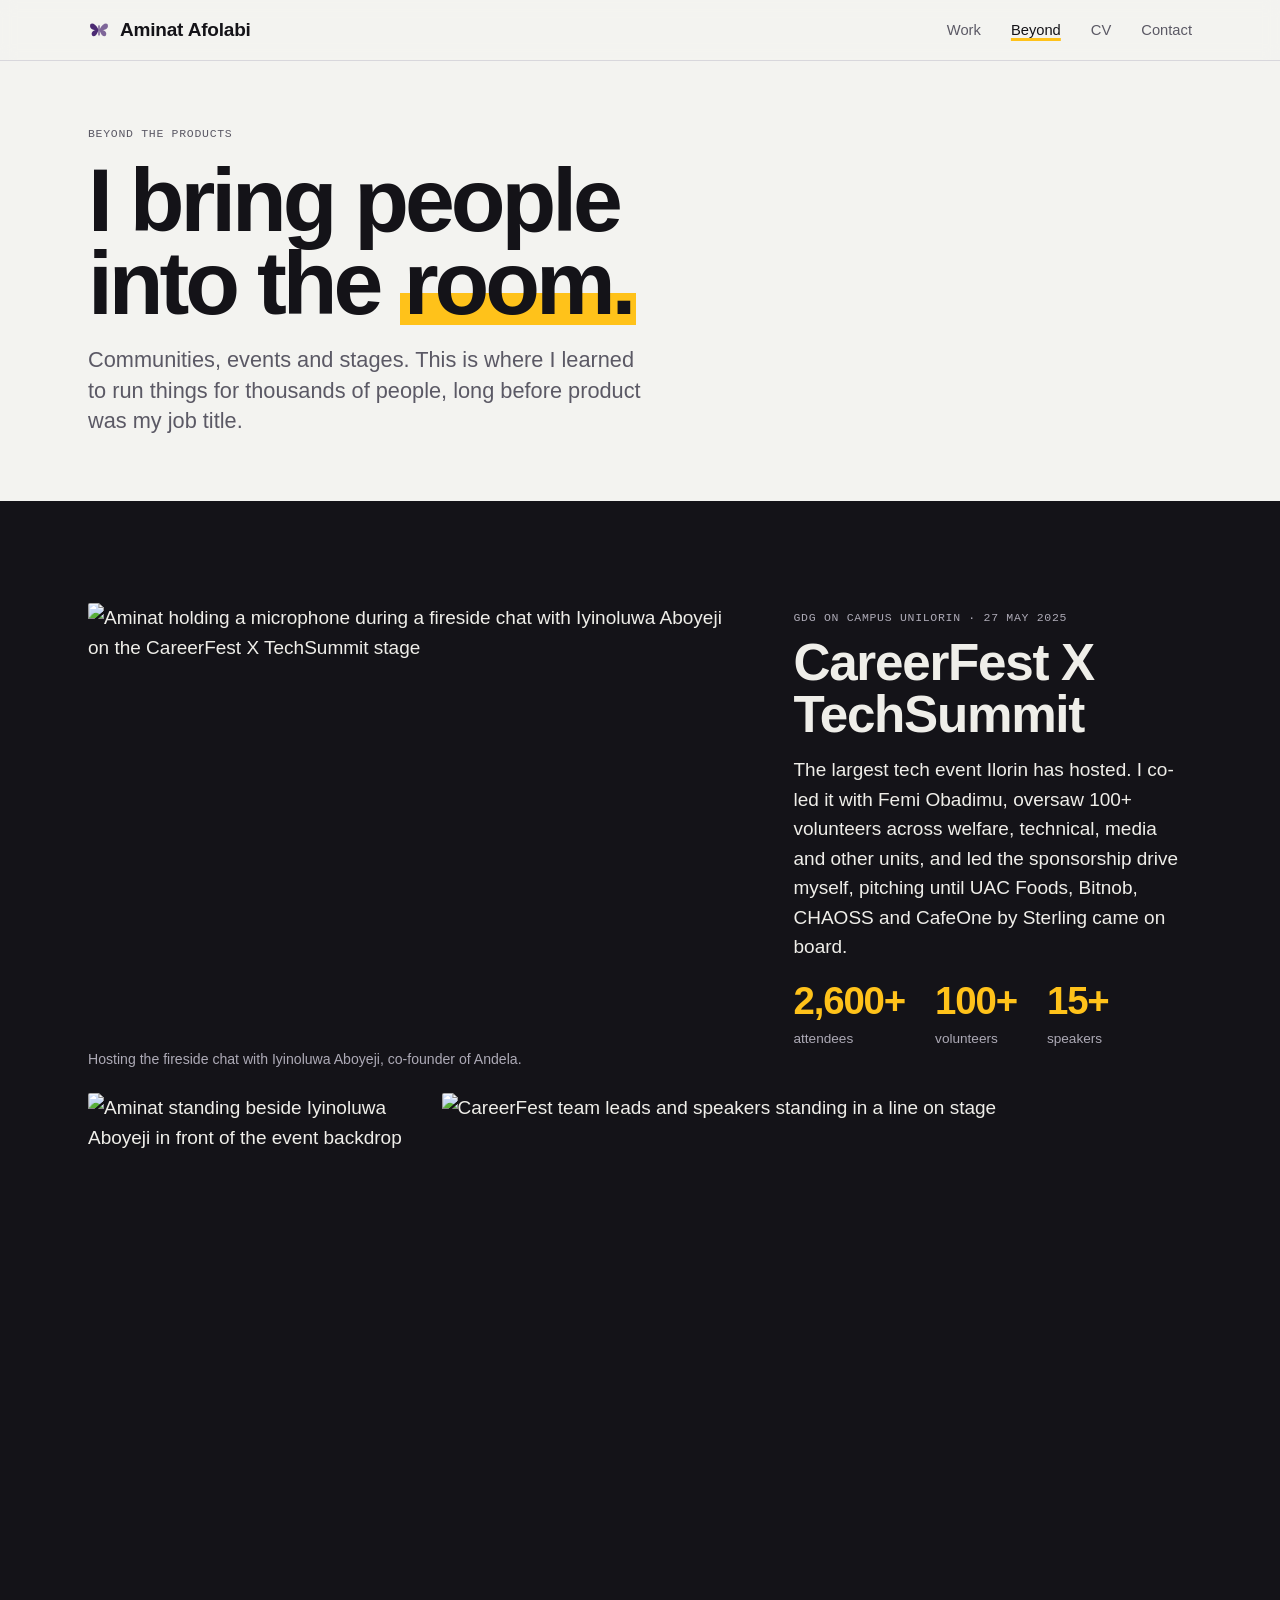
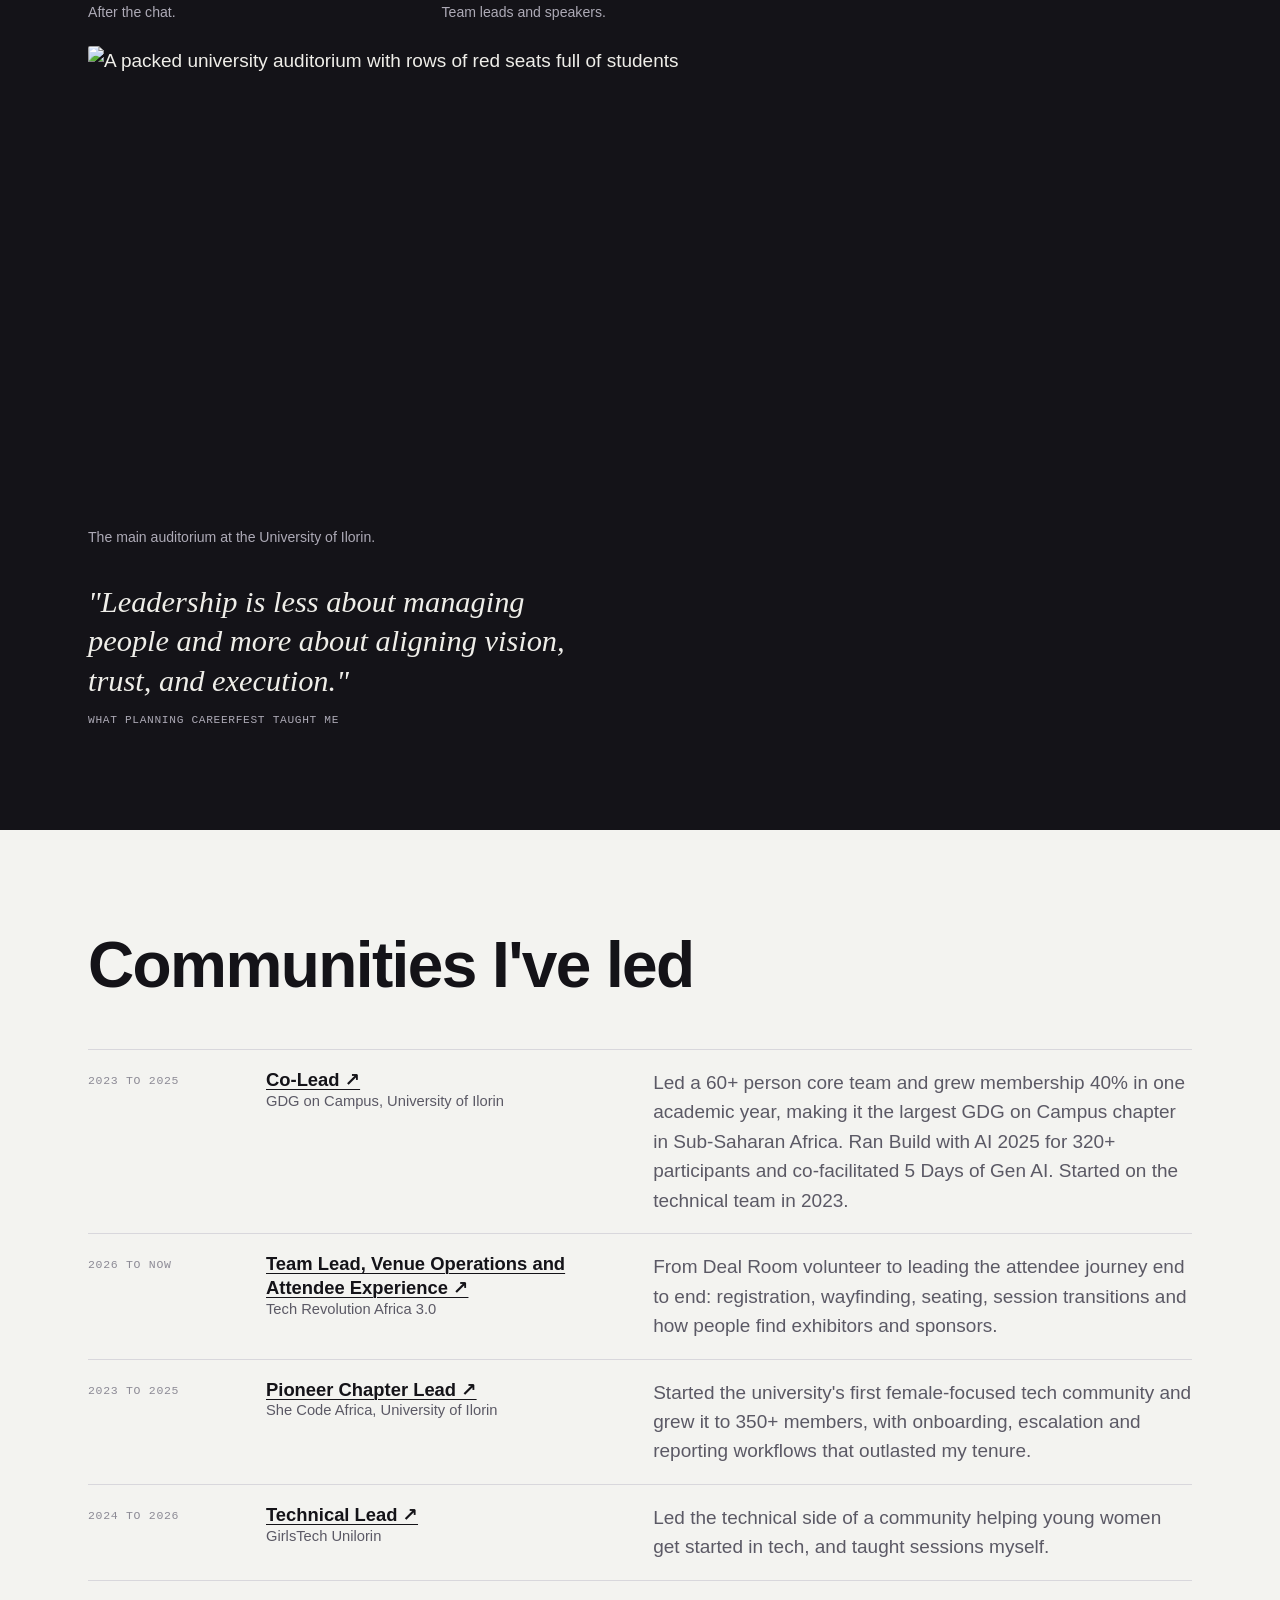
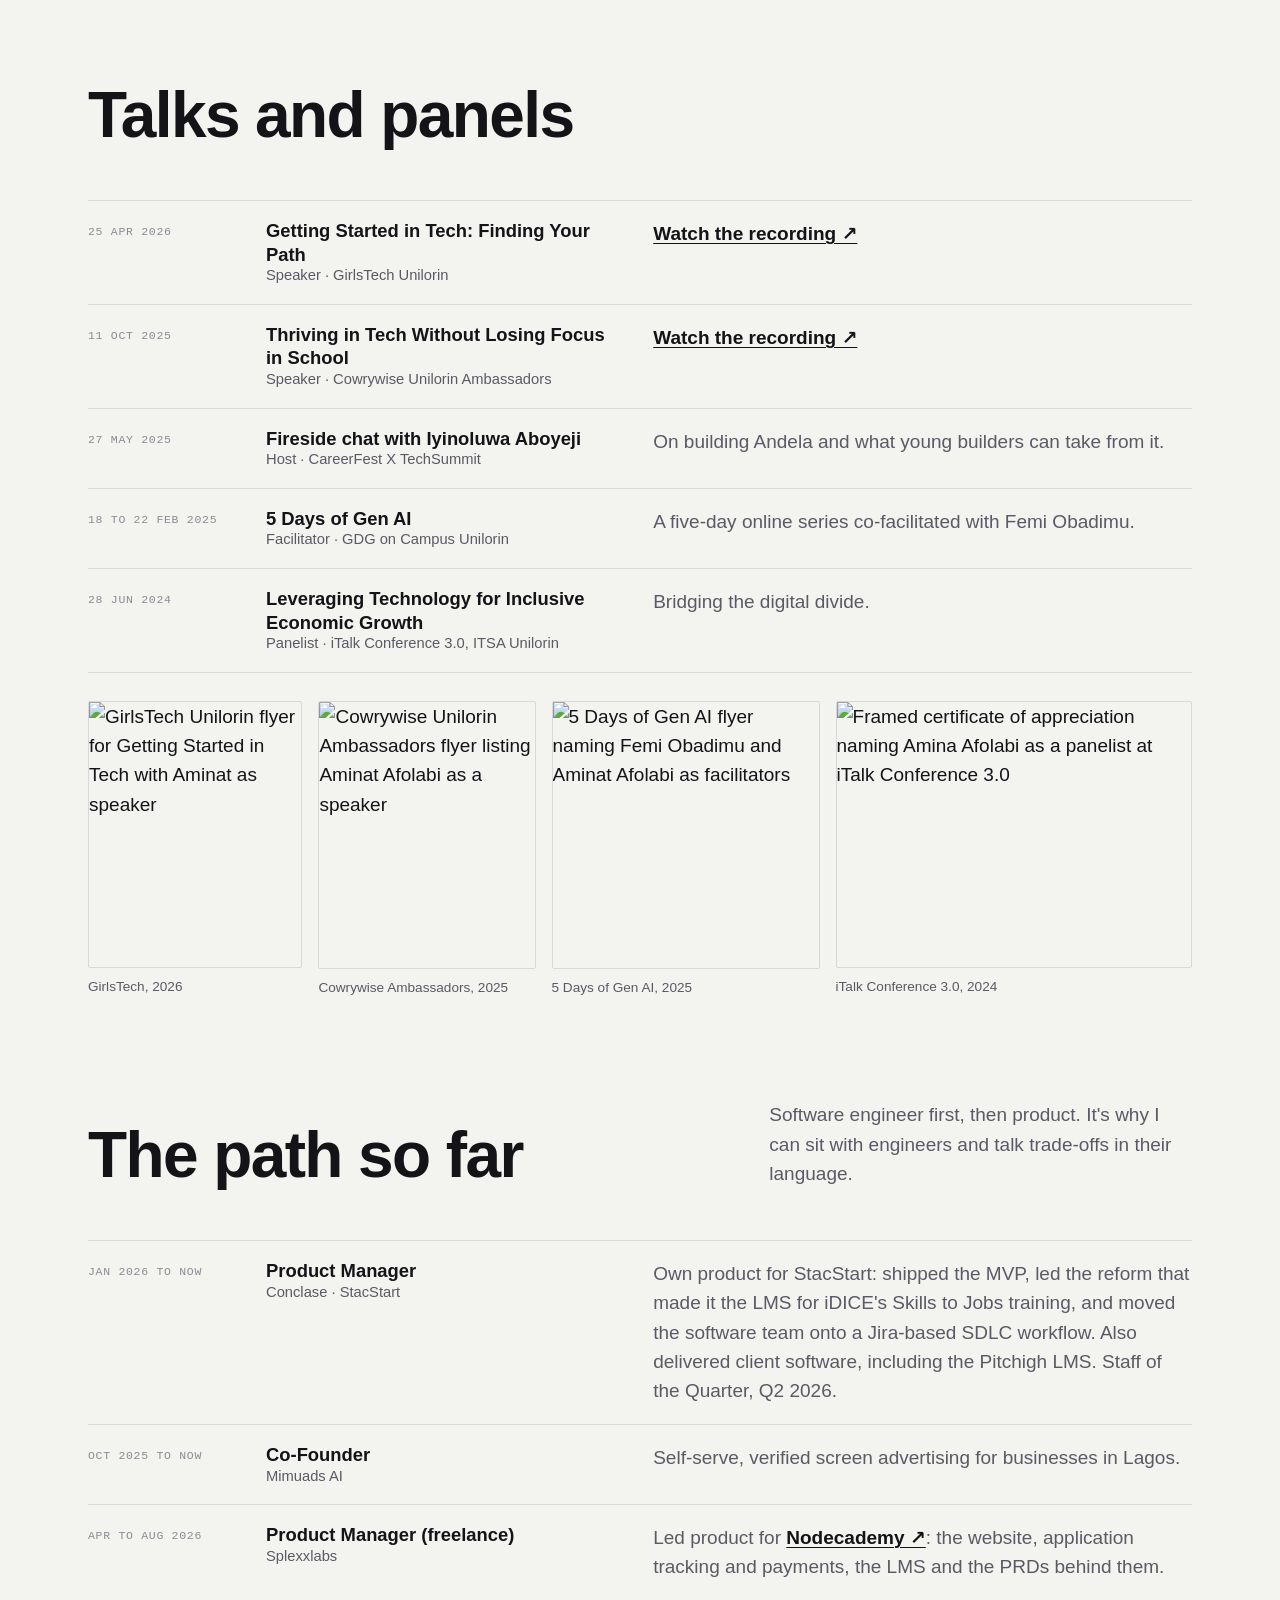
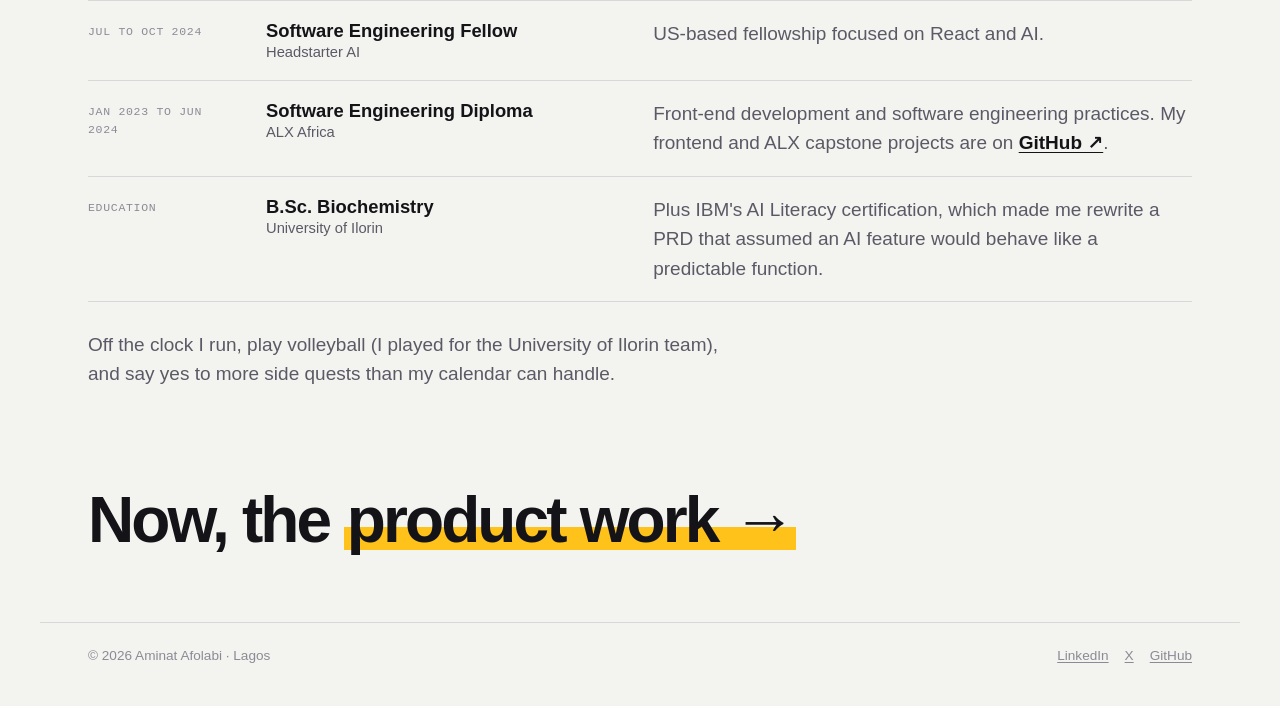
==== beyond.html @ c55392c6 "Initial file upload" ====
<!doctype html>
<html lang="en-GB" data-base="">
<head>
<meta charset="utf-8">
<meta name="viewport" content="width=device-width, initial-scale=1, viewport-fit=cover">
<title>Beyond the products · Aminat Afolabi</title>
<meta name="description" content="Communities, events and talks: CareerFest X TechSummit, GDG on Campus Unilorin, Tech Revolution Africa and more.">
<meta name="theme-color" content="#141318">
<meta name="author" content="Aminat Afolabi">
<meta property="og:type" content="website">
<meta property="og:site_name" content="Aminat Afolabi">
<meta property="og:title" content="Beyond the products · Aminat Afolabi">
<meta property="og:description" content="Communities, events and talks: CareerFest X TechSummit, GDG on Campus Unilorin, Tech Revolution Africa and more.">
<meta property="og:image" content="og-image.png">
<meta name="twitter:card" content="summary_large_image">
<meta name="twitter:title" content="Beyond the products · Aminat Afolabi">
<meta name="twitter:description" content="Communities, events and talks: CareerFest X TechSummit, GDG on Campus Unilorin, Tech Revolution Africa and more.">
<meta name="twitter:image" content="og-image.png">
<link rel="icon" href="favicon.png" type="image/png" sizes="64x64">
<link rel="icon" href="favicon-32.png" type="image/png" sizes="32x32">
<link rel="apple-touch-icon" href="apple-touch-icon.png">
<link rel="preload" href="fonts/familjen.woff2" as="font" type="font/woff2" crossorigin>
<link rel="stylesheet" href="styles.css">
<script>document.documentElement.classList.add('js')</script>
</head>
<body>
<a class="skip" href="#main">Skip to content</a>
<header class="site-head">
  <div class="wrap">
    <a class="brand" href="index.html"><svg viewBox="0 0 32 32" fill="currentColor" aria-hidden="true"><path d="M15 15C11 6 3 4 3 10c0 4 4 6 8 6-4 1-7 4-5 8 2 3 7 0 9-7z"/><path d="M17 15c4-9 12-11 12-5 0 4-4 6-8 6 4 1 7 4 5 8-2 3-7 0-9-7z" opacity=".7"/><rect x="15.2" y="9" width="1.6" height="15" rx=".8"/></svg><span>Aminat Afolabi</span></a>
    <nav class="site-nav" aria-label="Main">
      <a href="index.html#work">Work</a>
      <a href="beyond.html" aria-current="page">Beyond</a>
      <a class="opt" href="#" data-profile="cv" target="_blank" rel="noopener" hidden>CV</a>
      <a href="index.html#contact">Contact</a>
    </nav>
  </div>
</header>
<main id="main">
<section class="wrap case-top" aria-labelledby="b-title">
  <p class="mono muted">Beyond the products</p>
  <h1 id="b-title" class="case-title" style="max-width:14ch">I bring people into the <span class="hl">room.</span></h1>
  <p class="case-dek">Communities, events and stages. This is where I learned to run things for thousands of people, long before product was my job title.</p>
</section>

<section class="night band" style="margin-top:clamp(36px,5vw,64px)" aria-labelledby="cf-title">
  <div class="wrap essay">
    <div class="essay-lead">
      <figure><img src="img/cf-fireside.webp" width="1280" height="853" alt="Aminat holding a microphone during a fireside chat with Iyinoluwa Aboyeji on the CareerFest X TechSummit stage" loading="lazy" decoding="async"><figcaption>Hosting the fireside chat with Iyinoluwa Aboyeji, co-founder of Andela.</figcaption></figure>
      <div>
        <p class="mono" style="color:var(--night-muted)">GDG on Campus Unilorin · 27 May 2025</p>
        <h2 id="cf-title" style="font-size:clamp(2rem,4vw,3.2rem);margin-top:10px">CareerFest X TechSummit</h2>
        <p style="margin-top:14px">The largest tech event Ilorin has hosted. I co-led it with Femi Obadimu, oversaw 100+ volunteers across welfare, technical, media and other units, and led the sponsorship drive myself, pitching until UAC Foods, Bitnob, CHAOSS and CafeOne by Sterling came on board.</p>
        <div class="stats"><div><b>2,600+</b><span>attendees</span></div><div><b>100+</b><span>volunteers</span></div><div><b>15+</b><span>speakers</span></div></div>
      </div>
    </div>
    <div class="pair">
      <figure><img src="img/cf-aboyeji.webp" width="480" height="720" alt="Aminat standing beside Iyinoluwa Aboyeji in front of the event backdrop" loading="lazy" decoding="async"><figcaption>After the chat.</figcaption></figure>
      <figure><img src="img/cf-team.webp" width="1280" height="854" alt="CareerFest team leads and speakers standing in a line on stage" loading="lazy" decoding="async"><figcaption>Team leads and speakers.</figcaption></figure>
    </div>
    <figure class="room"><img src="img/cf-crowd.webp" width="1280" height="853" alt="A packed university auditorium with rows of red seats full of students" loading="lazy" decoding="async"><figcaption>The main auditorium at the University of Ilorin.</figcaption></figure>
    <blockquote class="quote" style="color:var(--night-text);margin-top:12px">"Leadership is less about managing people and more about aligning vision, trust, and execution."<cite style="color:var(--night-muted)">What planning CareerFest taught me</cite></blockquote>
  </div>
</section>

<section class="band wrap" aria-labelledby="comm-title">
  <div class="band-head"><h2 id="comm-title">Communities I've led</h2></div>
  <ul class="rows">
    <li><span class="when mono">2023 to 2025</span><b><a href="https://www.linkedin.com/company/gdg-on-campus-university-of-ilorin/posts/" target="_blank" rel="noopener">Co-Lead ↗</a><small>GDG on Campus, University of Ilorin</small></b><p>Led a 60+ person core team and grew membership 40% in one academic year, making it the largest GDG on Campus chapter in Sub-Saharan Africa. Ran Build with AI 2025 for 320+ participants and co-facilitated 5 Days of Gen AI. Started on the technical team in 2023.</p></li>
    <li><span class="when mono">2026 to now</span><b><a href="https://techrevolutionafrica.org/" target="_blank" rel="noopener">Team Lead, Venue Operations and Attendee Experience ↗</a><small>Tech Revolution Africa 3.0</small></b><p>From Deal Room volunteer to leading the attendee journey end to end: registration, wayfinding, seating, session transitions and how people find exhibitors and sponsors.</p></li>
    <li><span class="when mono">2023 to 2025</span><b><a href="https://shecodeafrica.org/" target="_blank" rel="noopener">Pioneer Chapter Lead ↗</a><small>She Code Africa, University of Ilorin</small></b><p>Started the university's first female-focused tech community and grew it to 350+ members, with onboarding, escalation and reporting workflows that outlasted my tenure.</p></li>
    <li><span class="when mono">2024 to 2026</span><b><a href="https://www.linkedin.com/company/girlstech-unilorin/home/" target="_blank" rel="noopener">Technical Lead ↗</a><small>GirlsTech Unilorin</small></b><p>Led the technical side of a community helping young women get started in tech, and taught sessions myself.</p></li>
  </ul>
</section>

<section class="band wrap" aria-labelledby="talks-title" style="padding-top:0">
  <div class="band-head"><h2 id="talks-title">Talks and panels</h2></div>
  <ul class="rows">
    <li><span class="when mono">25 Apr 2026</span><b>Getting Started in Tech: Finding Your Path<small>Speaker · GirlsTech Unilorin</small></b><p><a href="https://lnkd.in/eXd3fn3a" target="_blank" rel="noopener">Watch the recording ↗</a></p></li>
    <li><span class="when mono">11 Oct 2025</span><b>Thriving in Tech Without Losing Focus in School<small>Speaker · Cowrywise Unilorin Ambassadors</small></b><p><a href="https://lnkd.in/dGi8FRj4" target="_blank" rel="noopener">Watch the recording ↗</a></p></li>
    <li><span class="when mono">27 May 2025</span><b>Fireside chat with Iyinoluwa Aboyeji<small>Host · CareerFest X TechSummit</small></b><p>On building Andela and what young builders can take from it.</p></li>
    <li><span class="when mono">18 to 22 Feb 2025</span><b>5 Days of Gen AI<small>Facilitator · GDG on Campus Unilorin</small></b><p>A five-day online series co-facilitated with Femi Obadimu.</p></li>
    <li><span class="when mono">28 Jun 2024</span><b>Leveraging Technology for Inclusive Economic Growth<small>Panelist · iTalk Conference 3.0, ITSA Unilorin</small></b><p>Bridging the digital divide.</p></li>
  </ul>
  <div class="flyers">
    <figure style="--r:.8"><img src="img/talk-girlstech.webp" width="480" height="600" alt="GirlsTech Unilorin flyer for Getting Started in Tech with Aminat as speaker" loading="lazy" decoding="async"><figcaption>GirlsTech, 2026</figcaption></figure>
    <figure style="--r:.81"><img src="img/talk-cowrywise.webp" width="480" height="594" alt="Cowrywise Unilorin Ambassadors flyer listing Aminat Afolabi as a speaker" loading="lazy" decoding="async"><figcaption>Cowrywise Ambassadors, 2025</figcaption></figure>
    <figure style="--r:1"><img src="img/talk-genai.webp" width="800" height="800" alt="5 Days of Gen AI flyer naming Femi Obadimu and Aminat Afolabi as facilitators" loading="lazy" decoding="async"><figcaption>5 Days of Gen AI, 2025</figcaption></figure>
    <figure style="--r:1.33"><img src="img/talk-italk.webp" width="800" height="600" alt="Framed certificate of appreciation naming Amina Afolabi as a panelist at iTalk Conference 3.0" loading="lazy" decoding="async"><figcaption>iTalk Conference 3.0, 2024</figcaption></figure>
  </div>
</section>

<section class="band wrap" aria-labelledby="path-title" style="padding-top:0">
  <div class="band-head"><h2 id="path-title">The path so far</h2><p>Software engineer first, then product. It's why I can sit with engineers and talk trade-offs in their language.</p></div>
  <ul class="rows">
    <li><span class="when mono">Jan 2026 to now</span><b>Product Manager<small>Conclase · StacStart</small></b><p>Own product for StacStart: shipped the MVP, led the reform that made it the LMS for iDICE's Skills to Jobs training, and moved the software team onto a Jira-based SDLC workflow. Also delivered client software, including the Pitchigh LMS. Staff of the Quarter, Q2 2026.</p></li>
    <li><span class="when mono">Oct 2025 to now</span><b>Co-Founder<small>Mimuads AI</small></b><p>Self-serve, verified screen advertising for businesses in Lagos.</p></li>
    <li><span class="when mono">Apr to Aug 2026</span><b>Product Manager (freelance)<small>Splexxlabs</small></b><p>Led product for <a href="https://www.nodecademy.com/" target="_blank" rel="noopener">Nodecademy ↗</a>: the website, application tracking and payments, the LMS and the PRDs behind them.</p></li>
    <li><span class="when mono">Jul to Oct 2024</span><b>Software Engineering Fellow<small>Headstarter AI</small></b><p>US-based fellowship focused on React and AI.</p></li>
    <li><span class="when mono">Jan 2023 to Jun 2024</span><b>Software Engineering Diploma<small>ALX Africa</small></b><p>Front-end development and software engineering practices. My frontend and ALX capstone projects are on <a href="https://github.com/Armina101" target="_blank" rel="noopener">GitHub ↗</a>.</p></li>
    <li><span class="when mono">Education</span><b>B.Sc. Biochemistry<small>University of Ilorin</small></b><p>Plus IBM's AI Literacy certification, which made me rewrite a PRD that assumed an AI feature would behave like a predictable function.</p></li>
  </ul>
  <p style="margin-top:28px;max-width:60ch" class="muted">Off the clock I run, play volleyball (I played for the University of Ilorin team), and say yes to more side quests than my calendar can handle.</p>
</section>

<section class="close wrap" aria-labelledby="b-close" style="padding-top:0">
  <h2 id="b-close" style="font-size:clamp(2.2rem,5vw,4rem)">Now, the <a href="index.html#work" class="hl" style="text-decoration:none">product work →</a></h2>
</section>
</main>
<footer class="wrap site-foot"><span>© 2026 Aminat Afolabi · Lagos</span><span class="foot-links"><a href="https://www.linkedin.com/in/aminat-afolabi" target="_blank" rel="noopener">LinkedIn</a><a href="https://x.com/mysterios_amina" target="_blank" rel="noopener">X</a><a href="https://github.com/Armina101" target="_blank" rel="noopener">GitHub</a></span></footer>
<p class="toast" id="toast" role="status" aria-live="polite" hidden></p>
<script src="site.js"></script>
</body>
</html>
---- styles.css ----
/* ==========================================================================
   Aminat Afolabi · "I show my workings"
   Layout concept: an editorial site that reads like a well-marked script.
   Highlighter yellow marks the answer, plum carries the margin notes,
   each case study brings its own accent on a shared structure.
   ========================================================================== */

@font-face{font-family:"Familjen Grotesk";src:url(fonts/familjen.woff2) format("woff2");font-weight:400 700;font-style:normal;font-display:swap}
@font-face{font-family:"Familjen Grotesk";src:url(fonts/familjen-italic.woff2) format("woff2");font-weight:400 700;font-style:italic;font-display:swap}
@font-face{font-family:"IBM Plex Mono";src:url(fonts/plexmono-400.woff2) format("woff2");font-weight:400;font-display:swap}
@font-face{font-family:"IBM Plex Mono";src:url(fonts/plexmono-500.woff2) format("woff2");font-weight:500;font-display:swap}
@font-face{font-family:"Newsreader";src:url(fonts/newsreader-italic.woff2) format("woff2");font-weight:400 500;font-style:italic;font-display:swap}

:root{
  --paper:#F3F3F0; --raised:#FFFFFF; --ink:#141318; --muted:#5B5965; --faint:#8C8A95; --line:#D8D7DC;
  --hi:#FFC21A; --on-hi:#141318; --plum:#4B2A73; --plum-soft:#ECE6F5;
  --night:#141318; --night-2:#1E1D24; --night-line:#34323C; --night-text:#EFEEE9; --night-muted:#ADAAB6;
  --accent:#4B2A73; --accent-soft:#ECE6F5;
  --live:#167A4C; --live-soft:#DDF1E6; --plan:#8A5A00; --plan-soft:#FFF0C7;
  --sans:"Familjen Grotesk", "Helvetica Neue", Arial, system-ui, sans-serif;
  --mono:"IBM Plex Mono", ui-monospace, "SFMono-Regular", Menlo, monospace;
  --serif:"Newsreader", Georgia, "Times New Roman", serif;
  --wrap:1200px; --gut:clamp(16px,4vw,48px);
}
@media (prefers-color-scheme: dark){:root:not([data-theme="light"]){
  --paper:#111015; --raised:#1A1920; --ink:#EFEEE9; --muted:#A6A3AF; --faint:#7D7A86; --line:#2D2C34;
  --hi:#FFC93D; --plum:#C7B5F0; --plum-soft:#251F33;
  --night:#0A090D; --night-2:#17161C; --night-line:#2D2C34;
  --live:#4FD08E; --live-soft:#11291D; --plan:#F2C35A; --plan-soft:#2E2510; color-scheme:dark}}
:root[data-theme="dark"]{
  --paper:#111015; --raised:#1A1920; --ink:#EFEEE9; --muted:#A6A3AF; --faint:#7D7A86; --line:#2D2C34;
  --hi:#FFC93D; --plum:#C7B5F0; --plum-soft:#251F33;
  --night:#0A090D; --night-2:#17161C; --night-line:#2D2C34;
  --live:#4FD08E; --live-soft:#11291D; --plan:#F2C35A; --plan-soft:#2E2510; color-scheme:dark}

/* project accents, each with a dark-theme partner */
.t-hack{--accent:#1F3FD6; --accent-soft:#E4E8FC}
.t-idice{--accent:#0F6E4D; --accent-soft:#DDF0E8}
.t-mimu{--accent:#B5421A; --accent-soft:#FBE6DC}
@media (prefers-color-scheme: dark){:root:not([data-theme="light"]) .t-hack{--accent:#93A7FF;--accent-soft:#1A2048}:root:not([data-theme="light"]) .t-idice{--accent:#62CFA0;--accent-soft:#10291F}:root:not([data-theme="light"]) .t-mimu{--accent:#F29A72;--accent-soft:#2F1A12}}
:root[data-theme="dark"] .t-hack{--accent:#93A7FF;--accent-soft:#1A2048}
:root[data-theme="dark"] .t-idice{--accent:#62CFA0;--accent-soft:#10291F}
:root[data-theme="dark"] .t-mimu{--accent:#F29A72;--accent-soft:#2F1A12}

@view-transition{navigation:auto}
::view-transition-old(root),::view-transition-new(root){animation-duration:.28s}

*{box-sizing:border-box}
[hidden]{display:none!important}
html{scroll-behavior:smooth;-webkit-text-size-adjust:100%}
body{margin:0;background:var(--paper);color:var(--ink);font-family:var(--sans);font-size:clamp(17px,1.05vw + 12px,19px);line-height:1.55;-webkit-font-smoothing:antialiased;text-rendering:optimizeLegibility}
a{color:inherit;text-underline-offset:.18em;text-decoration-thickness:1px}
img{max-width:100%;height:auto;display:block}
h1,h2,h3,h4{margin:0;font-weight:700;letter-spacing:-0.025em;line-height:1.02;text-wrap:balance}
p,ul,ol,dl,dd,figure,blockquote{margin:0}
ul,ol{padding:0}
.wrap{max-width:var(--wrap);margin:0 auto;padding-inline:var(--gut)}
.mono{font-family:var(--mono);font-size:.72rem;letter-spacing:.06em;text-transform:uppercase;font-weight:400}
.muted{color:var(--muted)}
.serif-note{font-family:var(--serif);font-style:italic;color:var(--plum);font-size:1.1em;line-height:1.35}
:focus-visible{outline:3px solid var(--plum);outline-offset:3px;border-radius:3px}
.skip{position:absolute;left:12px;top:-80px;z-index:50;background:var(--ink);color:var(--paper);padding:10px 14px;border-radius:4px;text-decoration:none}
.skip:focus{top:calc(10px + env(safe-area-inset-top,0px))}

/* highlighter: the site's one loud gesture */
.hl{background-image:linear-gradient(var(--hi),var(--hi));background-repeat:no-repeat;background-position:0 88%;background-size:100% .36em;padding-inline:.04em;color:inherit}
.js .hl.sweep{background-size:0% .36em;animation:sweep .9s .35s cubic-bezier(.6,.1,.2,1) forwards}
@keyframes sweep{to{background-size:100% .36em}}

/* header */
.site-head{position:sticky;top:env(safe-area-inset-top,0px);z-index:20;background:color-mix(in srgb,var(--paper) 92%,transparent);backdrop-filter:blur(8px);-webkit-backdrop-filter:blur(8px);border-bottom:1px solid var(--line)}
.site-head .wrap{display:flex;align-items:center;justify-content:space-between;gap:16px;min-height:60px}
.brand{display:flex;align-items:center;gap:10px;text-decoration:none;font-weight:700;letter-spacing:-0.01em}
.brand svg{width:22px;height:22px;color:var(--plum);flex:none}
.site-nav{display:flex;align-items:center;gap:clamp(14px,2.6vw,30px);font-size:.92rem}
.site-nav a{text-decoration:none;color:var(--muted)}
.site-nav a:hover,.site-nav a[aria-current="page"]{color:var(--ink)}
.site-nav a[aria-current="page"]{text-decoration:underline;text-decoration-color:var(--hi);text-decoration-thickness:3px}
@media (max-width:560px){.site-nav .opt{display:none}}

/* buttons */
.actions{display:flex;flex-wrap:wrap;gap:10px}
.btn{display:inline-flex;align-items:center;gap:.5em;min-height:46px;padding:.6em 1.15em;border-radius:999px;border:1.5px solid var(--ink);background:transparent;color:var(--ink);font:600 .95rem/1 var(--sans);text-decoration:none;cursor:pointer;transition:background .2s,color .2s}
.btn:hover{background:var(--ink);color:var(--paper)}
.btn.solid{background:var(--ink);color:var(--paper)}
.btn.solid:hover{background:var(--plum);border-color:var(--plum);color:#fff}
.btn.hi{background:var(--hi);border-color:var(--hi);color:var(--on-hi)}
.btn.hi:hover{background:var(--ink);border-color:var(--ink);color:var(--paper)}
.arrow-link{font-weight:600;text-decoration:none;display:inline-flex;align-items:center;gap:.45em;border-bottom:2px solid var(--hi);padding-bottom:2px}
.arrow-link span{transition:transform .2s}
.arrow-link:hover span{transform:translateX(4px)}

/* ---------- HOME ---------- */
.hero{padding-block:clamp(40px,7vw,96px) clamp(40px,6vw,72px)}
.hero-grid{display:grid;grid-template-columns:minmax(0,1.55fr) minmax(0,1fr);gap:clamp(28px,6vw,88px);align-items:end}
@media (max-width:820px){.hero-grid{grid-template-columns:1fr;align-items:start}}
.hero h1{font-size:clamp(3.1rem,9.4vw,8.6rem);line-height:.9;letter-spacing:-0.045em;margin-top:.3em}
.hero .who{margin-top:clamp(22px,3vw,34px);font-size:clamp(1.15rem,1.6vw,1.45rem);line-height:1.38;max-width:31ch;font-weight:500}
.hero .why{margin-top:14px;color:var(--muted);max-width:52ch}
.hero .actions{margin-top:28px}
.hero-figure{justify-self:end;width:min(100%,360px);position:relative}
@media (max-width:820px){.hero-figure{justify-self:start;width:min(72%,300px)}}
.hero-figure img{width:100%;aspect-ratio:7/8;object-fit:cover;object-position:center 35%;border-radius:2px}
.hero-figure figcaption{display:flex;justify-content:space-between;gap:10px;margin-top:10px;color:var(--muted)}
.cue{display:inline-flex;gap:.6em;align-items:center;margin-top:clamp(36px,5vw,64px);color:var(--muted);text-decoration:none}
.cue b{font-weight:500;color:var(--ink)}
.cue i{display:inline-block;width:1px;height:28px;background:var(--ink);position:relative;overflow:hidden}
.js .cue i::after{content:"";position:absolute;left:0;top:-30%;width:1px;height:30%;background:var(--hi);animation:drip 2.2s 1.2s ease-in-out infinite}
@keyframes drip{to{top:100%}}

.band{padding-block:clamp(56px,8vw,112px)}
.band-head{display:flex;justify-content:space-between;align-items:end;gap:14px 40px;flex-wrap:wrap;margin-bottom:clamp(28px,4vw,52px)}
.band-head h2{font-size:clamp(2.2rem,5vw,4.2rem)}
.band-head p{max-width:40ch;color:var(--muted)}

.habits{display:grid;grid-template-columns:repeat(3,minmax(0,1fr));gap:0;border-top:1.5px solid var(--ink)}
@media (max-width:860px){.habits{grid-template-columns:1fr}}
.habit{padding:22px clamp(0px,2vw,28px) 26px 0;display:grid;gap:12px;align-content:start}
.habit + .habit{border-left:1px solid var(--line);padding-left:clamp(16px,2vw,28px)}
@media (max-width:860px){.habit + .habit{border-left:0;border-top:1px solid var(--line);padding-left:0}}
.habit h3{font-size:clamp(1.5rem,2.2vw,1.9rem);letter-spacing:-0.03em}
.habit p{color:var(--muted);max-width:44ch}
.habit .seen{color:var(--plum)}
.habit .seen a{color:var(--plum)}

/* project previews: three compositions on one structure */
.pv{display:grid;gap:clamp(20px,4vw,56px);padding-block:clamp(32px,5vw,56px);border-top:1.5px solid var(--ink);align-items:center}
.pv-kicker{display:flex;gap:10px 18px;flex-wrap:wrap;color:var(--accent)}
.pv h3{font-size:clamp(2rem,4.4vw,3.6rem);letter-spacing:-0.04em;margin-top:14px}
.pv h3 a{text-decoration:none}
.pv-facts{display:grid;gap:12px;margin-top:22px}
.pv-facts div{display:grid;grid-template-columns:96px minmax(0,1fr);gap:14px;align-items:baseline}
@media (max-width:480px){.pv-facts div{grid-template-columns:1fr;gap:2px}}
.pv-facts dt{color:var(--faint)}
.pv-facts dd{max-width:56ch}
.pv-working{position:relative}
.pv-working dd{font-weight:600}
.pv .arrow-link{margin-top:24px;border-bottom-color:var(--accent)}
.pv:hover .hl-acc,.pv:focus-within .hl-acc{background-size:100% .36em}
.hl-acc{background-image:linear-gradient(var(--hi),var(--hi));background-repeat:no-repeat;background-position:0 88%;background-size:0% .36em;transition:background-size .5s cubic-bezier(.6,.1,.2,1)}
@media (hover:none){.hl-acc{background-size:100% .36em}}

.pv-hack{grid-template-columns:minmax(0,1fr) minmax(0,1.1fr)}
.pv-idice{grid-template-columns:minmax(0,1fr) minmax(0,1fr)}
.pv-mimu{grid-template-columns:minmax(0,1.15fr) minmax(0,1fr)}
@media (max-width:880px){.pv-hack,.pv-idice,.pv-mimu{grid-template-columns:1fr}}
@media (min-width:881px){.pv-idice .pv-visual{order:-1}}

.shot-stack{position:relative;padding:0 0 12% 0}
.shot-stack img{border:1px solid var(--line);border-radius:4px;background:var(--raised)}
.shot-stack .back{width:88%}
.shot-stack .front{position:absolute;width:62%;right:0;bottom:0;box-shadow:0 18px 40px rgba(20,19,24,.18)}
.shot-cap{margin-top:12px;color:var(--faint)}

.mini-journeys{display:grid;gap:10px;padding:clamp(18px,3vw,30px);background:var(--accent-soft);border-radius:4px}
.mini-journeys .row{display:grid;grid-template-columns:96px repeat(4,minmax(0,1fr));gap:6px;align-items:center}
.mini-journeys .row > span{font-size:.78rem;line-height:1.25;padding:8px;border-radius:3px;background:var(--raised);color:var(--ink);min-height:48px;display:flex;align-items:center}
.mini-journeys .row > span.who{background:transparent;font-family:var(--mono);font-size:.68rem;text-transform:uppercase;letter-spacing:.05em;color:var(--accent);padding-left:0}
.mini-journeys .row > span.diff{outline:2px solid var(--accent);outline-offset:-2px;font-weight:600}
.mini-journeys .merge{text-align:center;padding:10px;border-radius:3px;background:var(--accent);color:#fff;font-weight:600;font-size:.9rem}
:root[data-theme="dark"] .mini-journeys .merge{color:#111015}
@media (prefers-color-scheme: dark){:root:not([data-theme="light"]) .mini-journeys .merge{color:#111015}}
.mini-journeys .cap{color:var(--muted)}
@media (max-width:480px){.mini-journeys .row{grid-template-columns:repeat(4,minmax(0,1fr))}.mini-journeys .row > span.who{grid-column:1/-1;min-height:0;padding-bottom:0}}

.pv-mimu .pv-visual{background:var(--night);color:var(--night-text);border-radius:4px;padding:clamp(20px,3vw,32px)}
.ledger{display:grid;gap:0}
.ledger li{list-style:none;display:grid;grid-template-columns:minmax(0,1fr) auto;gap:12px;padding-block:12px;border-top:1px solid var(--night-line);align-items:baseline}
.ledger li:first-child{border-top:0}
.ledger .cap{color:var(--night-muted);margin-bottom:6px}

/* status chips: an honesty taxonomy */
.chip{display:inline-flex;align-items:center;gap:6px;font-family:var(--mono);font-size:.66rem;letter-spacing:.06em;text-transform:uppercase;padding:4px 9px;border-radius:999px;white-space:nowrap;border:1px solid currentColor}
.chip::before{content:"";width:6px;height:6px;border-radius:50%;background:currentColor}
.chip.live{color:var(--live)}
.chip.early{color:var(--plan)}
.chip.road{color:var(--faint)}
.chip.target{color:var(--plum)}
.chip.prize{color:var(--on-hi);background:var(--hi);border-color:var(--hi)}
.chip.prize::before{display:none}
.on-night .chip.live{color:#4FD08E}.on-night .chip.early{color:#F2C35A}.on-night .chip.road{color:#9A97A3}

.also{list-style:none;display:grid;grid-template-columns:repeat(4,minmax(0,1fr));gap:0;border-top:1px solid var(--line)}
@media (max-width:980px){.also{grid-template-columns:repeat(2,minmax(0,1fr))}}
@media (max-width:560px){.also{grid-template-columns:1fr}}
.also li{padding:18px 20px 22px 0;display:grid;gap:8px;align-content:start;border-bottom:1px solid var(--line)}
.also h3{font-size:1.35rem;letter-spacing:-0.02em}
.also p{color:var(--muted);font-size:.95rem}

/* more builds: one wide, two side by side, different weights on purpose */
.builds{display:grid;grid-template-columns:repeat(2,minmax(0,1fr));gap:clamp(16px,2.4vw,28px);border-top:1.5px solid var(--ink);padding-top:clamp(20px,3vw,32px)}
@media (max-width:760px){.builds{grid-template-columns:1fr}}
.build{display:grid;gap:16px;align-content:start;min-width:0}
.build-wide{grid-column:1/-1;grid-template-columns:minmax(0,1.35fr) minmax(0,1fr);gap:clamp(18px,3vw,40px);align-items:center;padding-bottom:clamp(20px,3vw,32px);border-bottom:1px solid var(--line)}
@media (max-width:860px){.build-wide{grid-template-columns:1fr}}
.build-shot{display:block;border-radius:4px;overflow:hidden;border:1px solid var(--line);background:var(--raised)}
.build-shot img{width:100%;transition:transform .5s ease}
.build-shot:hover img{transform:scale(1.02)}
.build:not(.build-wide) .build-shot{aspect-ratio:16/11}
.build:not(.build-wide) .build-shot img{height:100%;object-fit:cover;object-position:center 40%}
.build-text{display:grid;gap:10px;align-content:start}
.build-text h3{font-size:clamp(1.6rem,2.6vw,2.2rem);letter-spacing:-0.03em}
.build-text p{color:var(--muted);max-width:58ch}
.build-links{display:flex;flex-wrap:wrap;gap:12px 22px;margin-top:6px}
.build-links .arrow-link{color:var(--ink)}
.build-type{background:var(--hi);color:var(--on-hi);border-radius:4px;padding:clamp(20px,3vw,32px)}
.build-type .build-text p{color:var(--on-hi)}
.build-type .build-links .arrow-link{color:var(--on-hi);border-bottom-color:var(--on-hi)}
.build-type .chip.prize{background:var(--on-hi);color:var(--hi);border-color:var(--on-hi)}
.build-type .nevara-quote{font-family:var(--serif);font-style:italic;font-size:clamp(1.8rem,3vw,2.6rem);line-height:1.1}

.recog{display:grid;grid-template-columns:minmax(0,320px) minmax(0,1fr);gap:clamp(24px,5vw,72px);align-items:center;border-top:1.5px solid var(--ink);padding-top:clamp(28px,4vw,48px)}
@media (max-width:760px){.recog{grid-template-columns:1fr}.recog-fig{max-width:280px}}
.recog-fig img{width:100%;border-radius:4px;border:1px solid var(--line)}
.recog-lead{margin-top:14px;font-size:clamp(1.1rem,1.5vw,1.3rem);max-width:44ch}
.recog-list{list-style:none;margin-top:22px;display:grid;gap:0;border-top:1px solid var(--line)}
.recog-list li{display:grid;gap:2px;padding-block:12px;border-bottom:1px solid var(--line)}
.recog-list span{color:var(--muted);font-size:.92rem}
.foot-links{display:flex;gap:16px}

.beyond-teaser{display:grid;grid-template-columns:minmax(0,1.35fr) minmax(0,1fr);gap:clamp(20px,4vw,56px);align-items:end}
@media (max-width:860px){.beyond-teaser{grid-template-columns:1fr}}
.beyond-teaser figure img{width:100%;border-radius:2px}
.beyond-teaser figcaption{margin-top:10px;color:var(--night-muted)}
.night{background:var(--night);color:var(--night-text)}
.night .muted,.night .band-head p{color:var(--night-muted)}
.night .arrow-link{border-bottom-color:var(--hi)}
.stats{display:flex;flex-wrap:wrap;gap:10px 30px;margin-block:20px;font-variant-numeric:tabular-nums}
.stats b{display:block;font-size:clamp(1.8rem,3vw,2.4rem);letter-spacing:-0.03em;line-height:1.05}
.stats span{font-size:.85rem;color:var(--night-muted)}
.night .stats b{color:var(--hi)}

.close{padding-block:clamp(64px,10vw,140px) clamp(40px,6vw,72px)}
.close h2{font-size:clamp(2.6rem,7.6vw,6.6rem);letter-spacing:-0.045em;line-height:.92}
.close p{margin-top:20px;max-width:46ch;color:var(--muted)}
.close .actions{margin-top:28px}
.email-line{font-family:var(--mono);margin-top:20px;font-size:1rem;user-select:all;word-break:break-all}
.site-foot{border-top:1px solid var(--line);padding-block:22px 40px;display:flex;justify-content:space-between;flex-wrap:wrap;gap:10px;color:var(--faint);font-size:.85rem}

/* ---------- CASE STUDY ---------- */
.case-top{padding-block:clamp(28px,5vw,64px) 0}
.back{color:var(--muted);text-decoration:none}
.back:hover{color:var(--ink)}
.case-kicker{margin-top:clamp(24px,4vw,44px);color:var(--accent);display:flex;gap:10px 18px;flex-wrap:wrap}
.case-title{font-size:clamp(2.5rem,7vw,6rem);letter-spacing:-0.045em;line-height:.93;margin-top:16px;max-width:16ch}
.case-dek{margin-top:20px;font-size:clamp(1.15rem,1.7vw,1.4rem);line-height:1.4;max-width:46ch;color:var(--muted)}
.case-meta{display:grid;grid-template-columns:repeat(4,minmax(0,1fr));gap:0;margin-top:clamp(28px,4vw,48px);border-top:1.5px solid var(--ink)}
@media (max-width:820px){.case-meta{grid-template-columns:repeat(2,minmax(0,1fr))}}
.case-meta div{padding:14px 16px 16px 0;display:grid;gap:4px;align-content:start}
.case-meta dt{color:var(--faint)}
.case-meta dd{font-size:.95rem}
.case-meta a{font-weight:600}

.tldr{margin-top:clamp(28px,4vw,48px);background:var(--accent-soft);border-radius:4px;padding:clamp(20px,3vw,32px);display:grid;grid-template-columns:repeat(3,minmax(0,1fr));gap:20px clamp(20px,3vw,40px)}
@media (max-width:820px){.tldr{grid-template-columns:1fr}}
.tldr h2{grid-column:1/-1;font-family:var(--mono);font-size:.72rem;letter-spacing:.06em;text-transform:uppercase;font-weight:500;color:var(--accent)}
.tldr div{display:grid;gap:6px;align-content:start}
.tldr b{font-size:1.05rem}
.tldr p{font-size:.98rem}

.reading{position:sticky;top:calc(60px + env(safe-area-inset-top,0px));z-index:15;background:color-mix(in srgb,var(--paper) 94%,transparent);backdrop-filter:blur(8px);-webkit-backdrop-filter:blur(8px);border-bottom:1px solid var(--line);margin-top:clamp(28px,4vw,44px)}
.reading .wrap{display:flex;align-items:center;justify-content:space-between;gap:12px;min-height:52px;flex-wrap:wrap}
.switch{display:inline-flex;border:1.5px solid var(--ink);border-radius:999px;padding:3px;gap:2px}
.switch button{font:600 .85rem/1 var(--sans);border:0;background:transparent;color:var(--ink);padding:.55em 1em;border-radius:999px;cursor:pointer;min-height:36px}
.switch button[aria-pressed="true"]{background:var(--ink);color:var(--paper)}
.reading .hint{color:var(--muted);font-size:.85rem}
@media (max-width:520px){.reading .hint{display:none}}

.chapter{display:grid;grid-template-columns:minmax(0,240px) minmax(0,1fr);gap:clamp(16px,4vw,64px);padding-block:clamp(36px,5vw,64px);border-top:1px solid var(--line)}
@media (max-width:860px){.chapter{grid-template-columns:1fr}}
.chapter-label{display:grid;gap:6px;align-content:start;position:sticky;top:132px}
@media (max-width:860px){.chapter-label{position:static}}
.chapter-label .num{color:var(--accent)}
.chapter-label h2{font-size:clamp(1.5rem,2.4vw,2rem);letter-spacing:-0.03em}
.chapter-body{min-width:0;display:grid;gap:22px}
.lead{font-size:clamp(1.25rem,2vw,1.6rem);line-height:1.32;font-weight:600;letter-spacing:-0.015em;max-width:34ch}
.workings{display:grid;gap:18px}
.workings p{max-width:66ch}
body.skim .workings{display:none}
.list{list-style:none;display:grid;gap:10px;max-width:66ch}
.list li{padding-left:22px;position:relative}
.list li::before{content:"";position:absolute;left:0;top:.62em;width:10px;height:2px;background:var(--accent)}
.margin-note{border-left:3px solid var(--hi);padding:4px 0 4px 16px;max-width:60ch}
.margin-note .mono{display:block;color:var(--muted);margin-bottom:4px}
.quote{font-family:var(--serif);font-style:italic;font-size:clamp(1.35rem,2.4vw,1.9rem);line-height:1.3;max-width:34ch}
.quote cite{display:block;font-family:var(--mono);font-style:normal;font-size:.7rem;letter-spacing:.06em;text-transform:uppercase;color:var(--muted);margin-top:12px}

.decisions{list-style:none;display:grid;gap:0;counter-reset:d}
.decision{border-top:1px solid var(--line);padding-block:20px;display:grid;grid-template-columns:repeat(auto-fit,minmax(min(100%,200px),1fr));gap:10px 28px;counter-increment:d}
.decision:last-child{border-bottom:1px solid var(--line)}
.decision h3{font-size:1.3rem;letter-spacing:-0.02em;line-height:1.2;grid-column:1/-1}
.decision h3::before{content:counter(d,decimal-leading-zero) "  ";font-family:var(--mono);font-size:.75rem;font-weight:400;color:var(--accent);letter-spacing:.04em;vertical-align:.3em}
.decision dl{display:contents}
.decision .cell{display:grid;gap:4px;align-content:start}
.decision dt{color:var(--faint)}
.decision dd{max-width:60ch}
.decision .cost dd{border-left:3px solid var(--hi);padding-left:12px}

/* tabs / explorers */
.explorer{border:1.5px solid var(--ink);border-radius:4px;overflow:hidden;background:var(--raised)}
.explorer-head{padding:16px 18px;border-bottom:1px solid var(--line);display:grid;gap:6px}
.explorer-head .mono{color:var(--accent)}
.tablist{display:flex;flex-wrap:wrap;gap:6px;padding:12px 18px;border-bottom:1px solid var(--line)}
.tablist button{font:600 .9rem/1 var(--sans);border:1.5px solid var(--line);background:transparent;color:var(--ink);padding:.6em 1em;border-radius:999px;cursor:pointer;min-height:40px}
.tablist button[aria-selected="true"]{background:var(--accent);border-color:var(--accent);color:#fff}
:root[data-theme="dark"] .tablist button[aria-selected="true"]{color:#111015}
@media (prefers-color-scheme: dark){:root:not([data-theme="light"]) .tablist button[aria-selected="true"]{color:#111015}}
.panel{padding:18px;display:grid;gap:14px}
.panel h3{font-size:1.25rem}
.panel + .panel{border-top:1px solid var(--line)}
.js .panel + .panel{border-top:0}
.cando{display:grid;grid-template-columns:repeat(2,minmax(0,1fr));gap:18px}
@media (max-width:640px){.cando{grid-template-columns:1fr}}
.cando h4{font-family:var(--mono);font-size:.7rem;font-weight:500;letter-spacing:.06em;text-transform:uppercase;margin-bottom:8px}
.cando .yes h4{color:var(--live)} .cando .no h4{color:#B3261E}
:root[data-theme="dark"] .cando .no h4{color:#FF8A80}
@media (prefers-color-scheme: dark){:root:not([data-theme="light"]) .cando .no h4{color:#FF8A80}}
.cando ul{list-style:none;display:grid;gap:8px}
.cando li{padding-left:22px;position:relative;font-size:.98rem}
.cando .yes li::before{content:"✓";position:absolute;left:0;color:var(--live);font-weight:700}
.cando .no li::before{content:"×";position:absolute;left:2px;color:#B3261E;font-weight:700}
:root[data-theme="dark"] .cando .no li::before{color:#FF8A80}
@media (prefers-color-scheme: dark){:root:not([data-theme="light"]) .cando .no li::before{color:#FF8A80}}
.why-line{color:var(--muted);font-size:.95rem;border-top:1px dashed var(--line);padding-top:12px}

.flow{list-style:none;display:flex;flex-wrap:wrap;gap:8px;align-items:stretch;counter-reset:f}
.flow li{flex:1 1 150px;border:1.5px solid var(--ink);border-radius:4px;padding:12px 14px;display:grid;gap:4px;align-content:start;position:relative;background:var(--raised)}
.flow li b{font-size:1rem}
.flow li span{font-size:.88rem;color:var(--muted)}
.flow li.key{border-color:var(--accent);background:var(--accent-soft)}
.flow-note{color:var(--muted);font-size:.9rem}

.journeys{display:grid;grid-template-columns:minmax(0,1fr) minmax(0,1fr);gap:16px}
@media (max-width:640px){.journeys{grid-template-columns:1fr}}
.journey{border:1.5px solid var(--ink);border-radius:4px;background:var(--raised)}
.journey h3{font-size:1.1rem;padding:14px 16px;border-bottom:1px solid var(--line)}
.journey ol{list-style:none;counter-reset:s}
.journey li{counter-increment:s;padding:12px 16px 12px 52px;position:relative;border-bottom:1px solid var(--line);font-size:.96rem}
.journey li:last-child{border-bottom:0}
.journey li::before{content:counter(s);position:absolute;left:16px;top:12px;font-family:var(--mono);font-size:.75rem;color:var(--faint)}
.journey li.diff{background:var(--accent-soft)}
.journey li.diff::after{content:"differs";position:absolute;right:12px;top:12px;font-family:var(--mono);font-size:.62rem;letter-spacing:.06em;text-transform:uppercase;color:var(--accent)}
.journey li small{display:block;color:var(--muted);font-size:.84rem;margin-top:2px}

.board{display:grid;grid-template-columns:repeat(auto-fit,minmax(min(100%,230px),1fr));gap:16px;align-items:start}
.toast{position:fixed;left:50%;bottom:calc(20px + env(safe-area-inset-bottom,0px));transform:translateX(-50%);z-index:60;background:var(--ink);color:var(--paper);padding:10px 18px;border-radius:999px;font-weight:600;font-size:.9rem}
.board section{border:1.5px solid var(--ink);border-radius:4px;background:var(--raised)}
.board h3{font-size:1.05rem;padding:12px 16px;border-bottom:1px solid var(--line);display:flex;justify-content:space-between;gap:10px;align-items:center}
.board ul{list-style:none}
.board li{padding:11px 16px;border-bottom:1px solid var(--line);font-size:.95rem}
.board li:last-child{border-bottom:0}
.board li small{display:block;color:var(--muted);font-size:.84rem}

.figures{display:grid;grid-template-columns:repeat(auto-fit,minmax(min(100%,128px),1fr));gap:18px;border-top:1.5px solid var(--ink);padding-top:16px;font-variant-numeric:tabular-nums}
.figures b{display:block;font-size:clamp(1.9rem,3.2vw,2.6rem);letter-spacing:-0.035em;line-height:1}
.figures span{display:block;margin-top:6px;font-size:.88rem;color:var(--muted)}

.evidence{display:grid;grid-template-columns:minmax(0,1.5fr) minmax(0,1fr);gap:16px;align-items:start}
@media (max-width:760px){.evidence{grid-template-columns:1fr}}
.evidence .col{display:grid;gap:16px}
.evidence figure img,.single-shot img{border:1px solid var(--line);border-radius:4px;background:var(--raised);width:100%}
.evidence figcaption,.single-shot figcaption{margin-top:8px;font-size:.88rem;color:var(--muted)}
.evidence figcaption b,.single-shot figcaption b{color:var(--ink)}
.single-shot{max-width:440px}

.status-list{list-style:none;display:grid;gap:0;border-top:1.5px solid var(--ink)}
.status-list li{display:grid;grid-template-columns:minmax(0,1fr) auto;gap:12px;padding-block:14px;border-bottom:1px solid var(--line);align-items:baseline}
.status-list li small{display:block;color:var(--muted);font-size:.88rem}

.next-case{border-top:1.5px solid var(--ink);padding-block:clamp(40px,6vw,80px)}
.next-case a{text-decoration:none;display:grid;gap:10px}
.next-case .mono{color:var(--muted)}
.next-case b{font-size:clamp(2rem,5vw,4rem);letter-spacing:-0.04em;line-height:.95;font-weight:700}
.next-case a:hover b{text-decoration:underline;text-decoration-color:var(--hi);text-decoration-thickness:4px}

/* ---------- BEYOND ---------- */
.essay{display:grid;gap:clamp(14px,2vw,22px)}
.essay figcaption{margin-top:8px;color:var(--night-muted);font-size:.88rem}
.essay img{width:100%;border-radius:2px}
.essay-lead{display:grid;grid-template-columns:minmax(0,1.65fr) minmax(0,1fr);gap:clamp(20px,4vw,48px);align-items:end}
@media (max-width:860px){.essay-lead{grid-template-columns:1fr}}
.pair{display:grid;grid-template-columns:4fr 9fr;gap:clamp(12px,2vw,20px);align-items:start}
@media (max-width:560px){.pair{grid-template-columns:1fr}}
.room img{aspect-ratio:21/9;object-fit:cover;object-position:center 55%}
@media (max-width:560px){.room img{aspect-ratio:3/2}}
.rows{list-style:none}
.rows li{display:grid;grid-template-columns:150px minmax(0,1fr) minmax(0,1.5fr);gap:6px 28px;padding-block:18px;border-top:1px solid var(--line)}
.rows li:last-child{border-bottom:1px solid var(--line)}
@media (max-width:860px){.rows li{grid-template-columns:1fr}}
.rows .when{color:var(--faint);padding-top:4px}
.rows b{font-size:1.15rem;line-height:1.3}
.rows b small{display:block;font-weight:400;font-size:.92rem;color:var(--muted)}
.rows p{color:var(--muted)}
.rows a{color:var(--ink);font-weight:600}
.flyers{display:flex;flex-wrap:wrap;gap:16px;margin-top:28px}
.flyers figure{flex:var(--r) 1 calc(var(--r) * 200px);min-width:0}
.flyers img{width:100%;border:1px solid var(--line);border-radius:2px}
.flyers figcaption{margin-top:8px;font-size:.85rem;color:var(--muted)}

/* motion */
@keyframes rise{from{opacity:0;transform:translateY(12px)}to{opacity:1;transform:none}}
.js .rise{animation:rise .7s cubic-bezier(.2,.7,.2,1) both}
.js .d1{animation-delay:.06s}.js .d2{animation-delay:.14s}.js .d3{animation-delay:.22s}
@media (prefers-reduced-motion:reduce){
  *,*::before,*::after{animation:none!important;transition:none!important}
  html{scroll-behavior:auto}
  .js .hl.sweep{background-size:100% .36em}
  @view-transition{navigation:none}
}
.build-text .chip{justify-self:start}
/* contained screenshots (slides keep their full frame) */
.build-shot.contain{background:#1B3566;aspect-ratio:16/11;display:flex;align-items:center}
.build-shot.contain img{height:auto;object-fit:contain}
.build-text .mono .chip{margin-right:8px}
/* iDICE preview: top of the real listing */
.idice-frame{border:1px solid var(--line);border-radius:4px;overflow:hidden;background:#fff;aspect-ratio:5/4;max-width:520px}
.idice-frame img{width:100%;height:100%;object-fit:cover;object-position:top}
/* Mimuads preview: real ad beside the status ledger */
.mimu-visual{display:grid;grid-template-columns:minmax(0,.8fr) minmax(0,1fr);gap:16px;align-items:center}
@media (max-width:520px){.mimu-visual{grid-template-columns:1fr}.mimu-ad{max-width:300px}}
.mimu-ad img{width:100%;border-radius:4px;border:1px solid var(--line)}
.ledger-box{background:var(--night);color:var(--night-text);border-radius:4px;padding:clamp(16px,2.4vw,24px)}
.pv-mimu .pv-visual.mimu-visual{background:transparent;color:inherit;padding:0}
.build:not(.build-wide) .build-shot.contain img{height:auto;object-fit:contain}
.pv-mimu{grid-template-columns:minmax(0,1fr) minmax(0,1.2fr)}
@media (max-width:880px){.pv-mimu{grid-template-columns:1fr}}
.mimu-visual{grid-template-columns:minmax(0,.85fr) minmax(0,1fr)}
.ledger-box .ledger li{font-size:.92rem}
@media (max-width:560px){.mimu-visual{grid-template-columns:1fr}.mimu-ad{max-width:280px}}
/* four habits in a 2 x 2 grid */
.habits-4{grid-template-columns:repeat(2,minmax(0,1fr))}
.habits-4 .habit{padding:24px clamp(16px,2.4vw,32px) 28px 0;border-left:0}
.habits-4 .habit:nth-child(even){border-left:1px solid var(--line);padding-left:clamp(16px,2.4vw,32px)}
.habits-4 .habit:nth-child(n+3){border-top:1px solid var(--line)}
.habits-4 .habit p:last-child{max-width:52ch}
@media (max-width:760px){.habits-4{grid-template-columns:1fr}.habits-4 .habit:nth-child(even){border-left:0;padding-left:0}.habits-4 .habit:nth-child(n+2){border-top:1px solid var(--line)}}
/* contact: email shown once, with a quiet copy action */
.email-row{display:flex;align-items:center;flex-wrap:wrap;gap:12px;margin-top:22px}
.email-link{font-size:clamp(1.15rem,2.2vw,1.6rem);font-weight:600;letter-spacing:-0.01em;text-decoration:underline;text-decoration-color:var(--hi);text-decoration-thickness:3px;word-break:break-all}
.copy-btn{font:500 .78rem/1 var(--mono);letter-spacing:.06em;text-transform:uppercase;border:1px solid var(--line);background:transparent;color:var(--muted);padding:8px 12px;border-radius:999px;cursor:pointer;min-height:36px}
.copy-btn:hover{color:var(--ink);border-color:var(--ink)}
/* hero: portrait that turns into proof */
.proof-stage{position:relative;aspect-ratio:7/8;overflow:hidden;border-radius:2px;background:var(--line)}
.proof-stage .slide{position:absolute;inset:0;opacity:0;transition:opacity .9s ease}
.proof-stage .slide.is-on{opacity:1}
.proof-stage .slide img{width:100%;height:100%;object-fit:cover;object-position:center 35%;aspect-ratio:auto}
.hero-figure .proof-stage img{aspect-ratio:auto}
.slide-cap{position:absolute;left:10px;right:10px;bottom:10px;background:rgba(20,19,24,.82);color:#F3F3F0;padding:8px 10px;border-radius:3px;font-size:.66rem;line-height:1.35;transform:translateY(6px);transition:transform .9s ease}
.slide.is-on .slide-cap{transform:none}
.proof-controls{display:flex;justify-content:space-between;align-items:center;gap:10px;margin-top:10px}
.dots{display:flex;gap:6px}
.dots button{width:26px;height:26px;border:0;background:transparent;padding:0;cursor:pointer;display:grid;place-items:center}
.dots button::before{content:"";width:18px;height:4px;border-radius:2px;background:var(--line);transition:background .3s,width .3s}
.dots button[aria-pressed="true"]::before{background:var(--ink);width:26px}
.pause{border:1px solid var(--line);background:transparent;color:var(--muted);border-radius:999px;padding:6px 12px;cursor:pointer;min-height:32px;font-size:.66rem}
.pause:hover{color:var(--ink);border-color:var(--ink)}
/* zoomable images */
img.zoomable{cursor:zoom-in}
.lightbox{border:0;padding:0;background:transparent;max-width:min(96vw,1400px);max-height:94vh;margin:auto}
.lightbox::backdrop{background:rgba(10,9,13,.88)}
.lightbox img{max-width:min(96vw,1400px);max-height:84vh;width:auto;height:auto;margin:0 auto;border-radius:3px;background:#fff}
.lb-cap{color:#EFEEE9;font-size:.9rem;margin-top:10px;text-align:center;max-width:70ch;margin-inline:auto}
.lb-close{position:fixed;top:calc(14px + env(safe-area-inset-top,0px));right:14px;font:600 .9rem/1 var(--sans);background:#EFEEE9;color:#141318;border:0;border-radius:999px;padding:10px 16px;cursor:pointer;z-index:2}
@media (prefers-reduced-motion:reduce){.proof-stage .slide{transition:none}}
.lightbox[open]{position:fixed;inset:0;width:100vw;height:100vh;max-width:none;max-height:none;margin:0;background:rgba(10,9,13,.94);display:flex;flex-direction:column;align-items:center;justify-content:center;padding:56px 12px 20px}
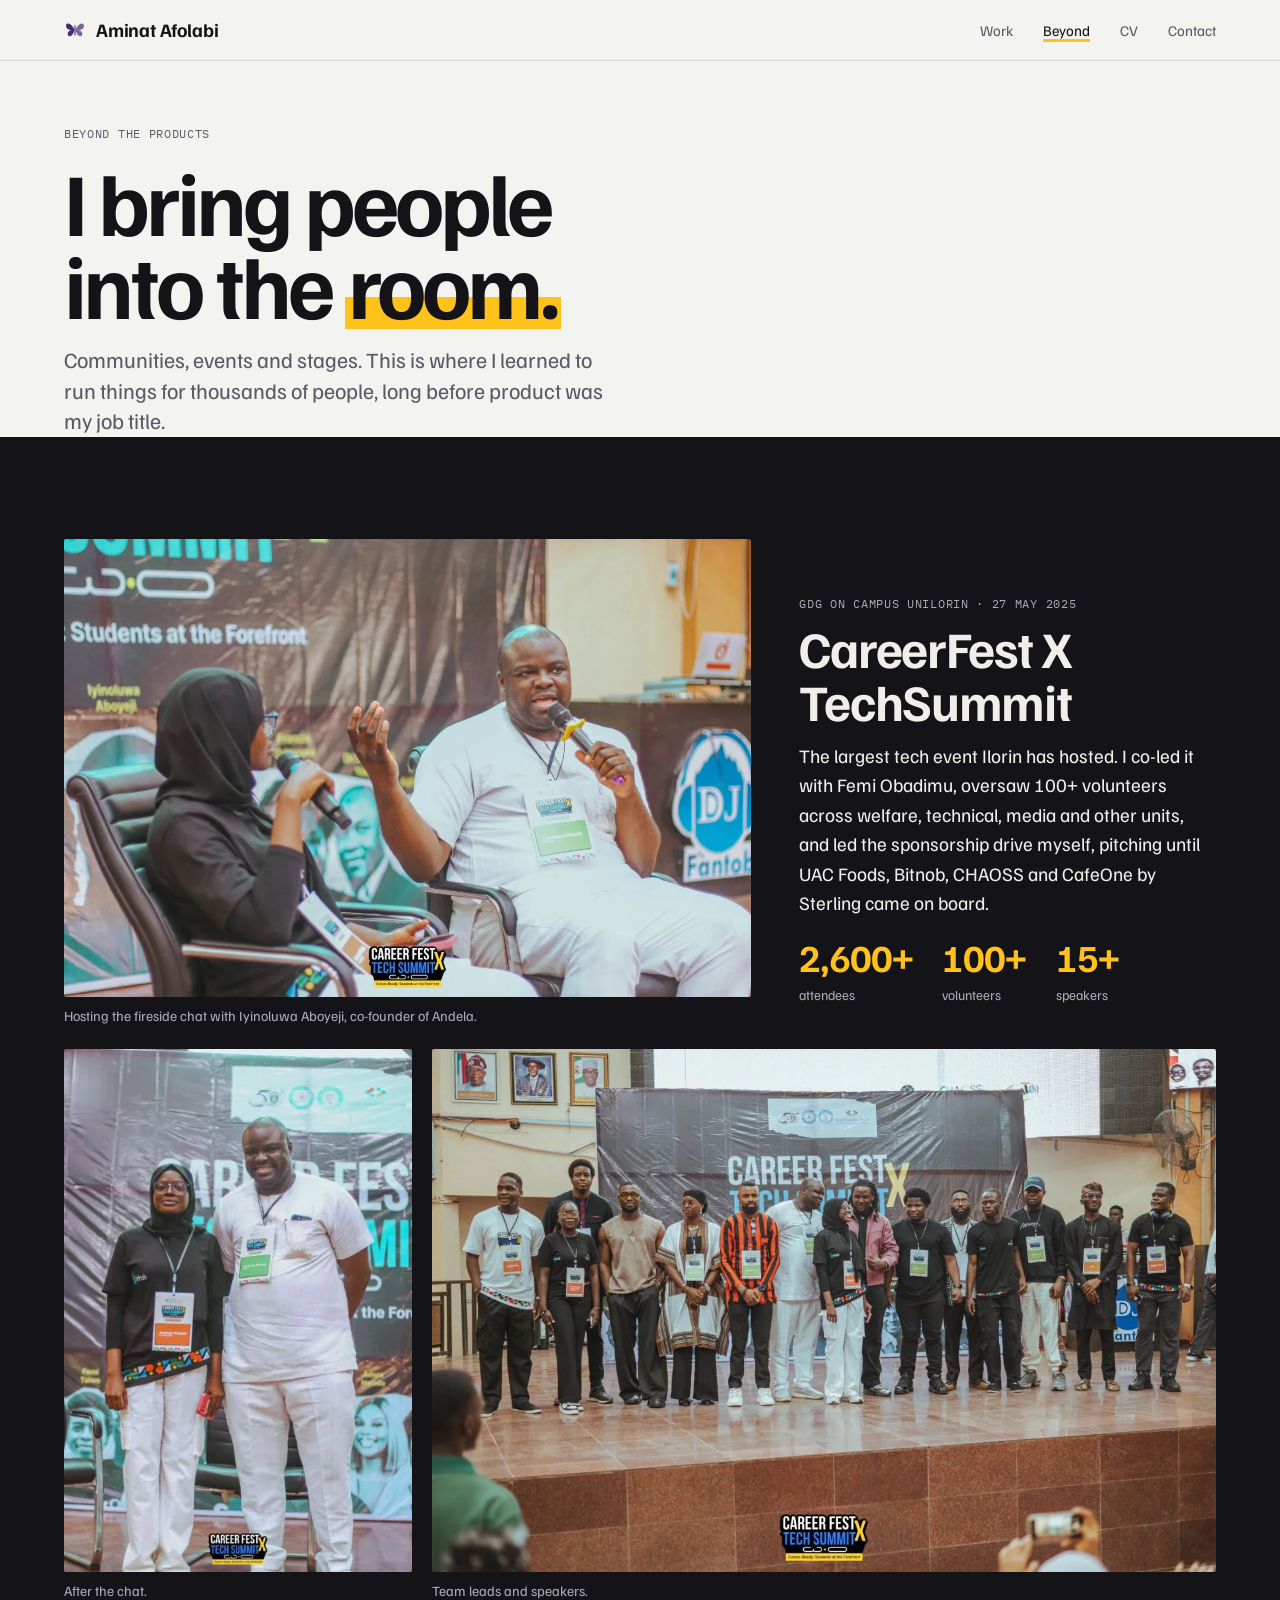
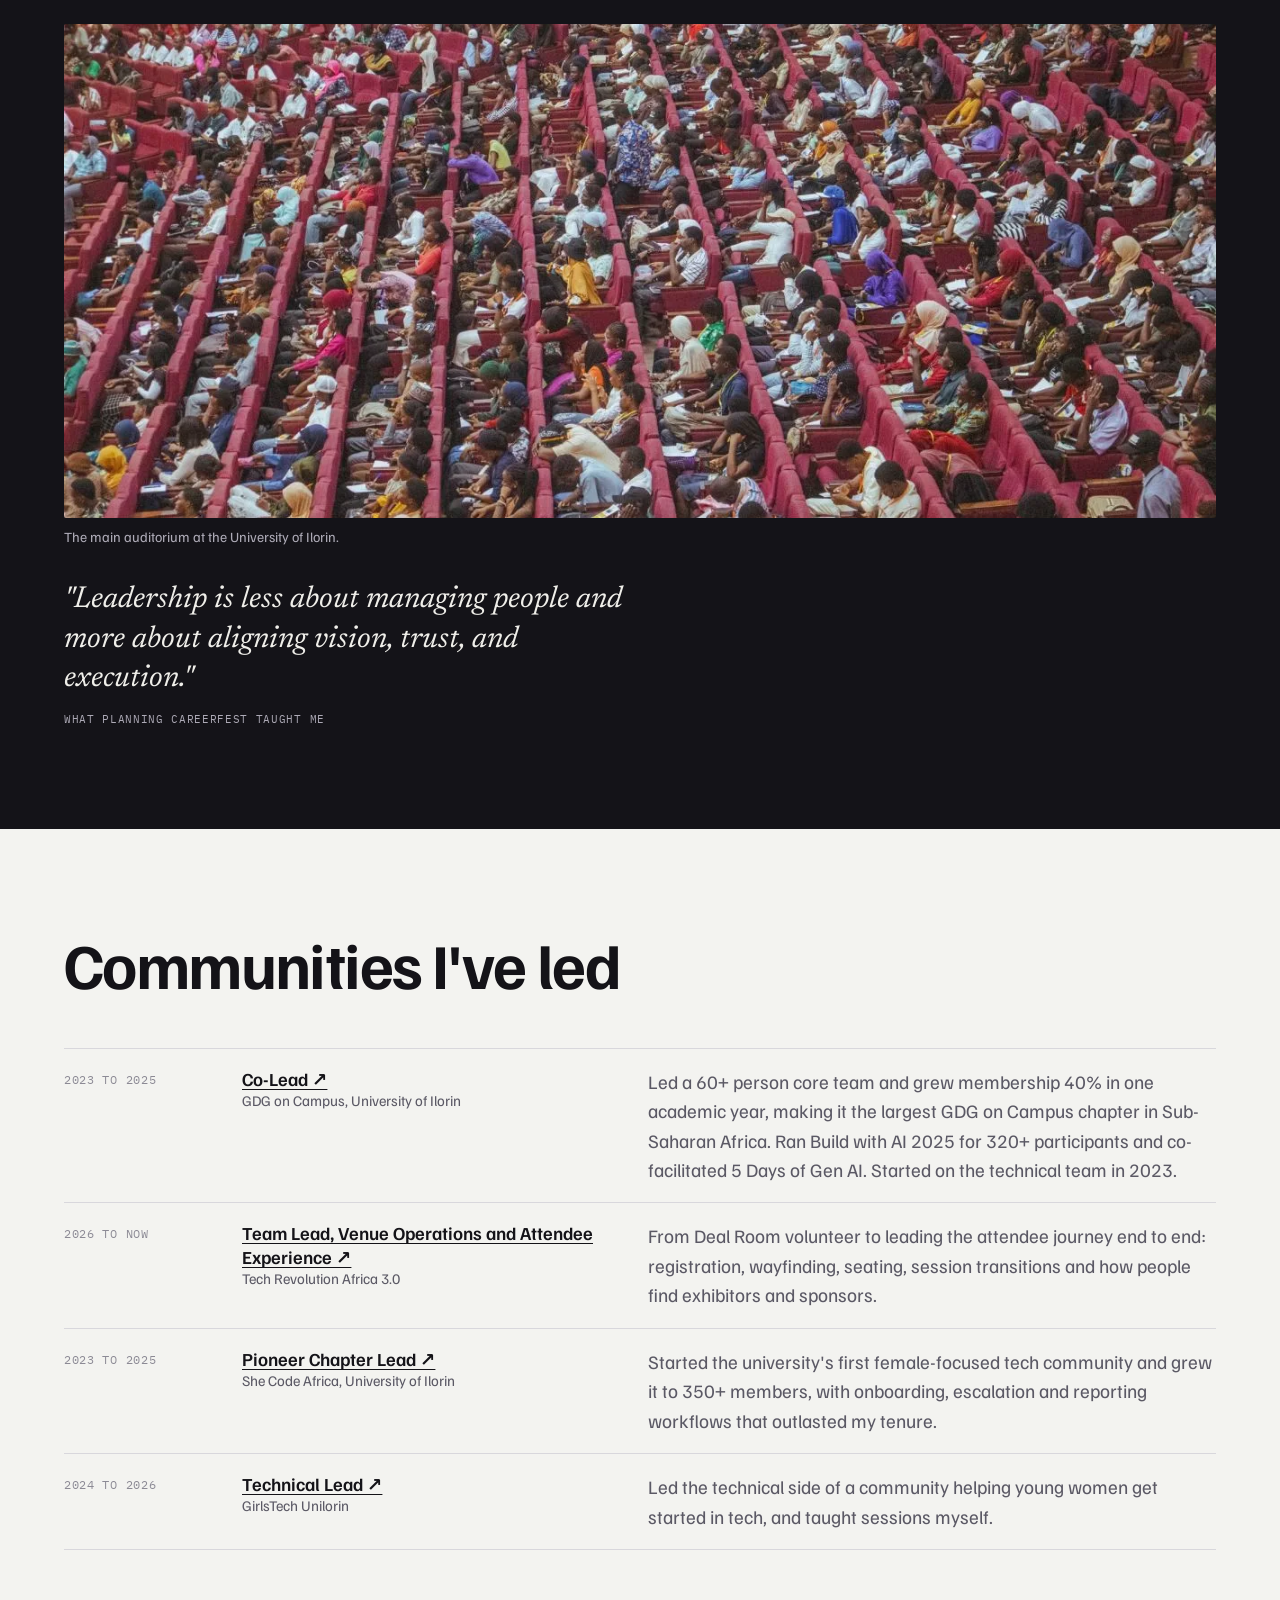
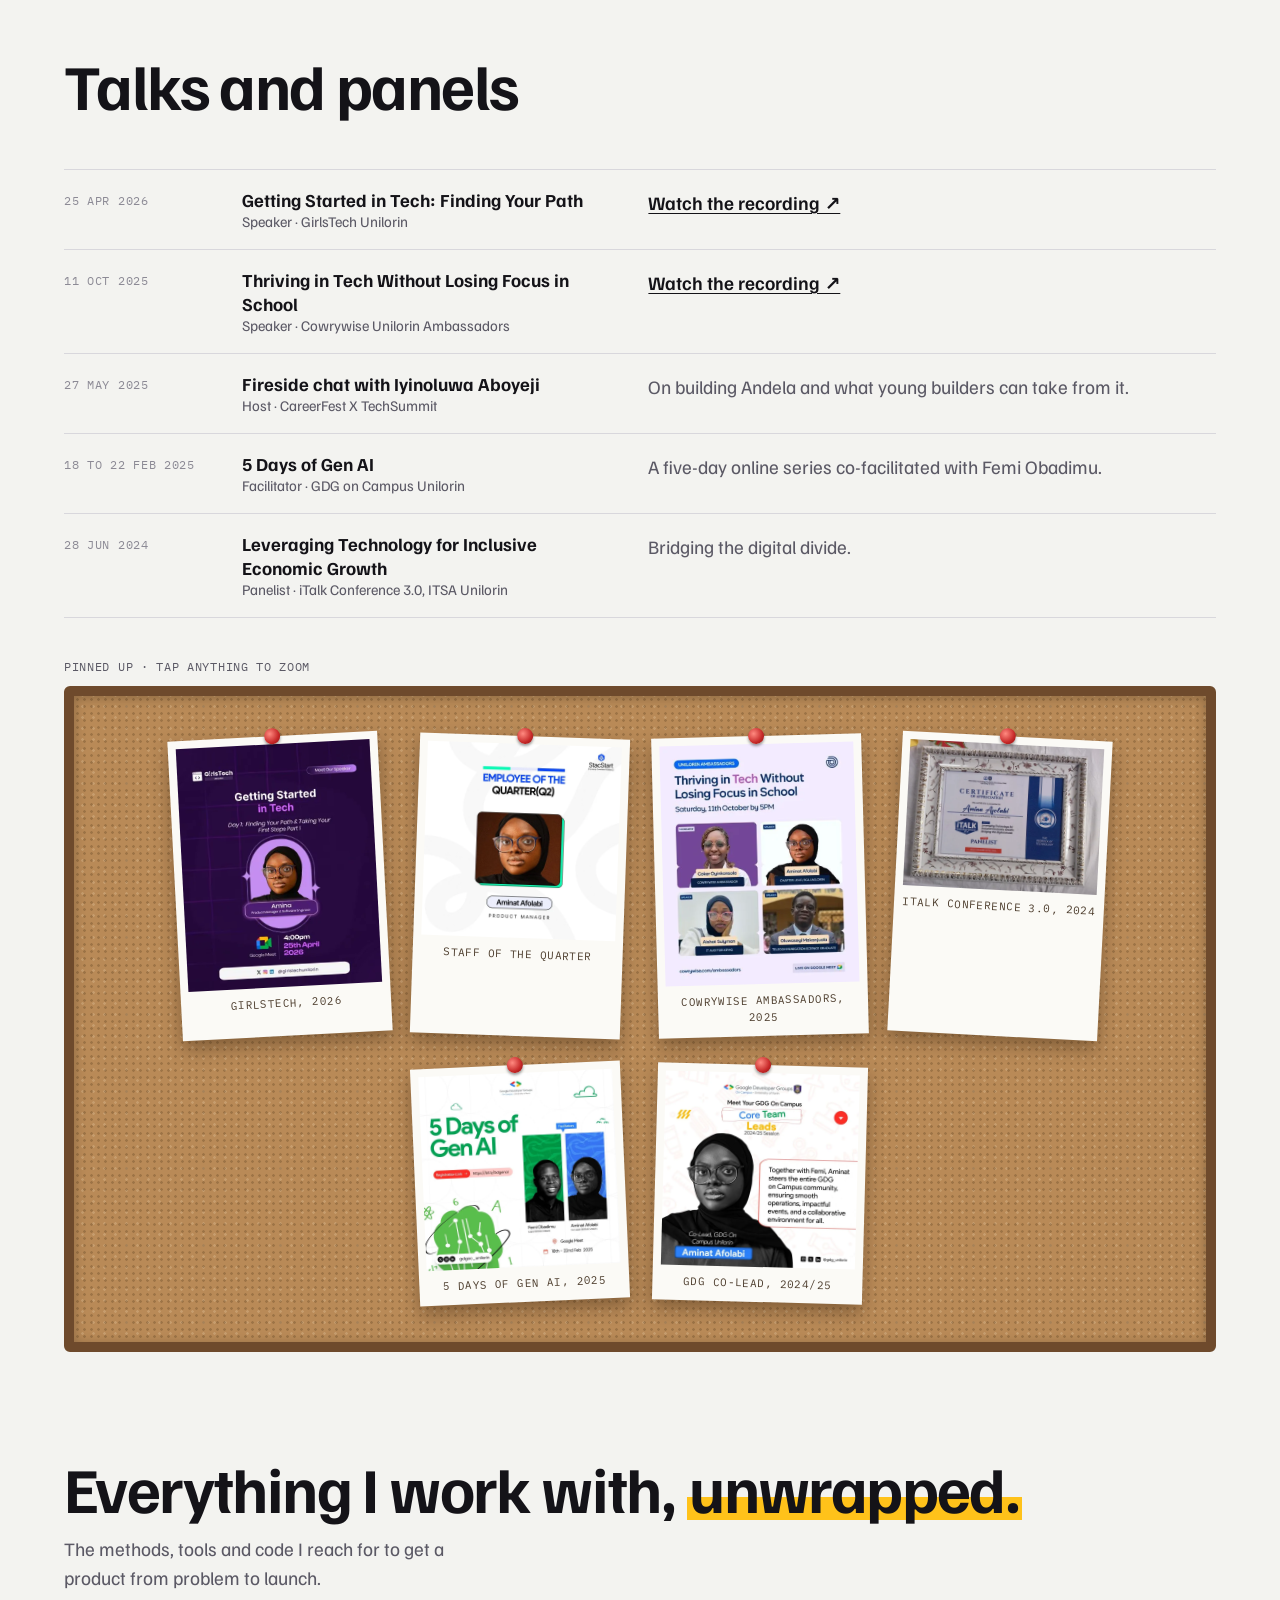
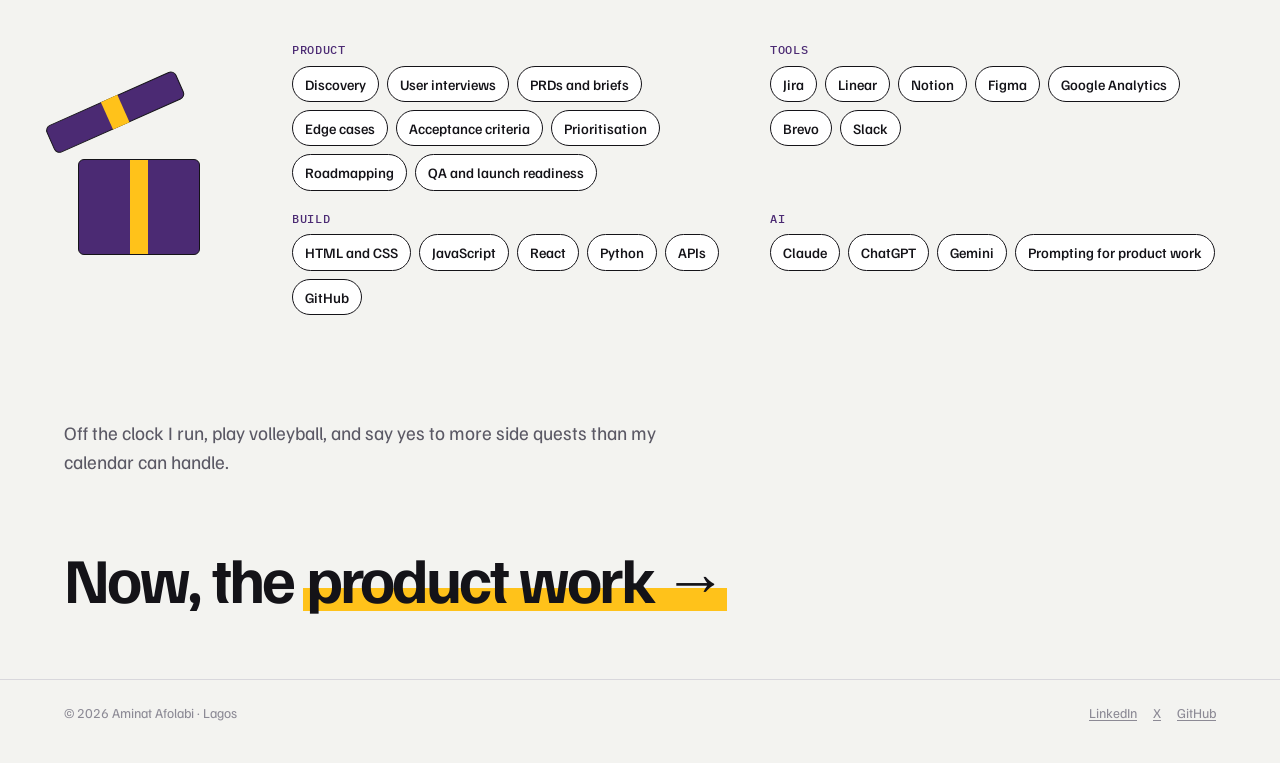
==== commit 5836d30c: "New hero, bookshelf, principles, journey and updated CV" ====
--- a/beyond.html
+++ b/beyond.html
@@ -43,7 +43,7 @@
   <p class="case-dek">Communities, events and stages. This is where I learned to run things for thousands of people, long before product was my job title.</p>
 </section>
 
-<section class="night band" style="margin-top:clamp(36px,5vw,64px)" aria-labelledby="cf-title">
+<section class="night band" aria-labelledby="cf-title">
   <div class="wrap essay">
     <div class="essay-lead">
       <figure><img src="img/cf-fireside.webp" width="1280" height="853" alt="Aminat holding a microphone during a fireside chat with Iyinoluwa Aboyeji on the CareerFest X TechSummit stage" loading="lazy" decoding="async"><figcaption>Hosting the fireside chat with Iyinoluwa Aboyeji, co-founder of Andela.</figcaption></figure>
@@ -82,26 +82,27 @@
     <li><span class="when mono">18 to 22 Feb 2025</span><b>5 Days of Gen AI<small>Facilitator · GDG on Campus Unilorin</small></b><p>A five-day online series co-facilitated with Femi Obadimu.</p></li>
     <li><span class="when mono">28 Jun 2024</span><b>Leveraging Technology for Inclusive Economic Growth<small>Panelist · iTalk Conference 3.0, ITSA Unilorin</small></b><p>Bridging the digital divide.</p></li>
   </ul>
-  <div class="flyers">
-    <figure style="--r:.8"><img src="img/talk-girlstech.webp" width="480" height="600" alt="GirlsTech Unilorin flyer for Getting Started in Tech with Aminat as speaker" loading="lazy" decoding="async"><figcaption>GirlsTech, 2026</figcaption></figure>
-    <figure style="--r:.81"><img src="img/talk-cowrywise.webp" width="480" height="594" alt="Cowrywise Unilorin Ambassadors flyer listing Aminat Afolabi as a speaker" loading="lazy" decoding="async"><figcaption>Cowrywise Ambassadors, 2025</figcaption></figure>
-    <figure style="--r:1"><img src="img/talk-genai.webp" width="800" height="800" alt="5 Days of Gen AI flyer naming Femi Obadimu and Aminat Afolabi as facilitators" loading="lazy" decoding="async"><figcaption>5 Days of Gen AI, 2025</figcaption></figure>
-    <figure style="--r:1.33"><img src="img/talk-italk.webp" width="800" height="600" alt="Framed certificate of appreciation naming Amina Afolabi as a panelist at iTalk Conference 3.0" loading="lazy" decoding="async"><figcaption>iTalk Conference 3.0, 2024</figcaption></figure>
+  <div class="cork-wrap">
+    <p class="mono muted cork-label">Pinned up · tap anything to zoom</p>
+    <div class="cork">
+      <figure style="--rot:-3deg"><img src="img/talk-girlstech.webp" width="480" height="600" alt="GirlsTech Unilorin flyer for Getting Started in Tech with Aminat as speaker" loading="lazy" decoding="async"><figcaption>GirlsTech, 2026</figcaption></figure>
+      <figure style="--rot:2deg"><img src="img/award-eotq.webp" width="800" height="800" alt="StacStart graphic announcing Aminat Afolabi as Employee of the Quarter, Q2" loading="lazy" decoding="async"><figcaption>Staff of the Quarter</figcaption></figure>
+      <figure style="--rot:-1.5deg"><img src="img/talk-cowrywise.webp" width="480" height="594" alt="Cowrywise Unilorin Ambassadors flyer listing Aminat Afolabi as a speaker" loading="lazy" decoding="async"><figcaption>Cowrywise Ambassadors, 2025</figcaption></figure>
+      <figure style="--rot:3deg"><img src="img/talk-italk.webp" width="800" height="600" alt="Framed certificate naming Amina Afolabi as a panelist at iTalk Conference 3.0" loading="lazy" decoding="async"><figcaption>iTalk Conference 3.0, 2024</figcaption></figure>
+      <figure style="--rot:-2.5deg"><img src="img/talk-genai.webp" width="800" height="800" alt="5 Days of Gen AI flyer naming Femi Obadimu and Aminat Afolabi as facilitators" loading="lazy" decoding="async"><figcaption>5 Days of Gen AI, 2025</figcaption></figure>
+      <figure style="--rot:1.5deg"><img src="img/gdg-lead.webp" width="800" height="800" alt="GDG on Campus Unilorin graphic introducing Aminat Afolabi as Co-Lead for the 2024/25 session" loading="lazy" decoding="async"><figcaption>GDG Co-Lead, 2024/25</figcaption></figure>
+    </div>
   </div>
 </section>
 
-<section class="band wrap" aria-labelledby="path-title" style="padding-top:0">
-  <div class="band-head"><h2 id="path-title">The path so far</h2><p>Software engineer first, then product. It's why I can sit with engineers and talk trade-offs in their language.</p></div>
-  <ul class="rows">
-    <li><span class="when mono">Jan 2026 to now</span><b>Product Manager<small>Conclase · StacStart</small></b><p>Own product for StacStart: shipped the MVP, led the reform that made it the LMS for iDICE's Skills to Jobs training, and moved the software team onto a Jira-based SDLC workflow. Also delivered client software, including the Pitchigh LMS. Staff of the Quarter, Q2 2026.</p></li>
-    <li><span class="when mono">Oct 2025 to now</span><b>Co-Founder<small>Mimuads AI</small></b><p>Self-serve, verified screen advertising for businesses in Lagos.</p></li>
-    <li><span class="when mono">Apr to Aug 2026</span><b>Product Manager (freelance)<small>Splexxlabs</small></b><p>Led product for <a href="https://www.nodecademy.com/" target="_blank" rel="noopener">Nodecademy ↗</a>: the website, application tracking and payments, the LMS and the PRDs behind them.</p></li>
-    <li><span class="when mono">Jul to Oct 2024</span><b>Software Engineering Fellow<small>Headstarter AI</small></b><p>US-based fellowship focused on React and AI.</p></li>
-    <li><span class="when mono">Jan 2023 to Jun 2024</span><b>Software Engineering Diploma<small>ALX Africa</small></b><p>Front-end development and software engineering practices. My frontend and ALX capstone projects are on <a href="https://github.com/Armina101" target="_blank" rel="noopener">GitHub ↗</a>.</p></li>
-    <li><span class="when mono">Education</span><b>B.Sc. Biochemistry<small>University of Ilorin</small></b><p>Plus IBM's AI Literacy certification, which made me rewrite a PRD that assumed an AI feature would behave like a predictable function.</p></li>
-  </ul>
-  <p style="margin-top:28px;max-width:60ch" class="muted">Off the clock I run, play volleyball (I played for the University of Ilorin team), and say yes to more side quests than my calendar can handle.</p>
+<section class="band wrap" id="toolbox" aria-labelledby="tb-title" style="padding-top:0">
+  <div class="band-head"><h2 id="tb-title">Everything I work with, <span class="hl">unwrapped.</span></h2><p>The methods, tools and code I reach for to get a product from problem to launch.</p></div>
+  <div class="tbox" data-tbox>
+    <div class="tbox-art" aria-hidden="true"><span class="tb-lid"></span><span class="tb-body"><span class="tb-ribbon"></span></span></div>
+    <div class="tgroups"><div class="tgroup"><h3 class="mono">Product</h3><ul class="chips"><li style="--i:0">Discovery</li><li style="--i:1">User interviews</li><li style="--i:2">PRDs and briefs</li><li style="--i:3">Edge cases</li><li style="--i:4">Acceptance criteria</li><li style="--i:5">Prioritisation</li><li style="--i:6">Roadmapping</li><li style="--i:7">QA and launch readiness</li></ul></div><div class="tgroup"><h3 class="mono">Tools</h3><ul class="chips"><li style="--i:8">Jira</li><li style="--i:9">Linear</li><li style="--i:10">Notion</li><li style="--i:11">Figma</li><li style="--i:12">Google Analytics</li><li style="--i:13">Brevo</li><li style="--i:14">Slack</li></ul></div><div class="tgroup"><h3 class="mono">Build</h3><ul class="chips"><li style="--i:15">HTML and CSS</li><li style="--i:16">JavaScript</li><li style="--i:17">React</li><li style="--i:18">Python</li><li style="--i:19">APIs</li><li style="--i:20">GitHub</li></ul></div><div class="tgroup"><h3 class="mono">AI</h3><ul class="chips"><li style="--i:21">Claude</li><li style="--i:22">ChatGPT</li><li style="--i:23">Gemini</li><li style="--i:24">Prompting for product work</li></ul></div></div>
+  </div>
 </section>
+<section class="wrap" style="padding-block:0 clamp(40px,6vw,72px)"><p style="max-width:60ch" class="muted">Off the clock I run, play volleyball, and say yes to more side quests than my calendar can handle.</p></section>
 
 <section class="close wrap" aria-labelledby="b-close" style="padding-top:0">
   <h2 id="b-close" style="font-size:clamp(2.2rem,5vw,4rem)">Now, the <a href="index.html#work" class="hl" style="text-decoration:none">product work →</a></h2>
--- a/styles.css
+++ b/styles.css
@@ -20,7 +20,7 @@
   --sans:"Familjen Grotesk", "Helvetica Neue", Arial, system-ui, sans-serif;
   --mono:"IBM Plex Mono", ui-monospace, "SFMono-Regular", Menlo, monospace;
   --serif:"Newsreader", Georgia, "Times New Roman", serif;
-  --wrap:1200px; --gut:clamp(16px,4vw,48px);
+  --wrap:1680px; --gut:clamp(16px,5vw,96px);
 }
 @media (prefers-color-scheme: dark){:root:not([data-theme="light"]){
   --paper:#111015; --raised:#1A1920; --ink:#EFEEE9; --muted:#A6A3AF; --faint:#7D7A86; --line:#2D2C34;
@@ -91,17 +91,42 @@
 .arrow-link:hover span{transform:translateX(4px)}
 
 /* ---------- HOME ---------- */
-.hero{padding-block:clamp(40px,7vw,96px) clamp(40px,6vw,72px)}
-.hero-grid{display:grid;grid-template-columns:minmax(0,1.55fr) minmax(0,1fr);gap:clamp(28px,6vw,88px);align-items:end}
-@media (max-width:820px){.hero-grid{grid-template-columns:1fr;align-items:start}}
-.hero h1{font-size:clamp(3.1rem,9.4vw,8.6rem);line-height:.9;letter-spacing:-0.045em;margin-top:.3em}
-.hero .who{margin-top:clamp(22px,3vw,34px);font-size:clamp(1.15rem,1.6vw,1.45rem);line-height:1.38;max-width:31ch;font-weight:500}
-.hero .why{margin-top:14px;color:var(--muted);max-width:52ch}
-.hero .actions{margin-top:28px}
-.hero-figure{justify-self:end;width:min(100%,360px);position:relative}
-@media (max-width:820px){.hero-figure{justify-self:start;width:min(72%,300px)}}
-.hero-figure img{width:100%;aspect-ratio:7/8;object-fit:cover;object-position:center 35%;border-radius:2px}
-.hero-figure figcaption{display:flex;justify-content:space-between;gap:10px;margin-top:10px;color:var(--muted)}
+.hero{padding-block:clamp(28px,5vw,64px) clamp(56px,7vw,96px)}
+@media (min-width:1024px) and (min-height:640px){.hero{min-height:calc(100svh - 60px);display:flex;flex-direction:column;justify-content:center}}
+.hero-grid{display:grid;grid-template-columns:minmax(0,1.12fr) minmax(0,1fr);gap:clamp(40px,5.5vw,104px);align-items:center}
+.hero-copy{container-type:inline-size}
+@media (max-width:820px){.hero-grid{grid-template-columns:1fr;gap:44px;align-items:start}}
+.hero h1{font-size:clamp(3.3rem,8vw,9rem);font-size:clamp(3.3rem,min(21.5cqi,17svh),11rem);line-height:.92;letter-spacing:-0.045em;margin:0}
+.hero h1 .hl{background-position:0 86%;background-size:100% .34em}
+.js .hero h1 .hl.sweep{background-size:0% .34em}
+.hero .who{margin-top:clamp(26px,2.8vw,44px);font-size:clamp(1.2rem,1.75vw,1.55rem);font-size:clamp(1.2rem,3.9cqi,1.9rem);line-height:1.34;max-width:36ch;font-weight:600;letter-spacing:-0.012em}
+.hero .why{margin-top:18px;color:var(--muted);font-size:clamp(1rem,1.15vw,1.125rem);font-size:clamp(1rem,2.7cqi,1.25rem);line-height:1.6;max-width:56ch}
+.hero-actions{margin-top:clamp(28px,3vw,38px);gap:14px}
+.btn.hb{min-height:50px;padding:0 1.3em;gap:.55em;border:1.5px solid var(--line);background:var(--raised);color:var(--ink);transition:border-color .2s,background .2s,transform .15s,box-shadow .2s}
+.btn.hb .ico{width:18px;height:18px;flex:none}
+.btn.hb:hover{border-color:var(--ink);background:var(--raised);color:var(--ink);transform:translateY(-1px);box-shadow:0 6px 18px -10px rgba(20,19,24,.45)}
+.btn.hb:active{transform:translateY(0) scale(.98);box-shadow:none}
+.btn.hb-primary{background:var(--hi);border-color:var(--hi);color:var(--on-hi)}
+.btn.hb-primary:hover{background:#F5B400;border-color:#F5B400;color:var(--on-hi)}
+.btn.hb-primary .ico{transition:transform .2s}
+.btn.hb-primary:hover .ico{transform:translateX(3px)}
+.btn.hb{white-space:nowrap}
+@media (max-width:440px){.hero-actions .hb-primary{flex:1 1 100%;justify-content:center}.hero-actions .hb:not(.hb-primary){flex:1 1 0;justify-content:center;padding:0 .9em}}
+.hero-figure{justify-self:end;width:min(100%,680px,calc((100svh - 250px) * 1.16));min-width:min(100%,340px);position:relative}
+@media (max-width:820px){.hero-figure{justify-self:center;width:min(88%,460px);margin-top:12px}}
+.hero-figure img{width:100%;object-fit:cover;object-position:center 35%}
+.hero-figure figcaption{display:flex;justify-content:space-between;gap:10px;margin-top:12px;color:var(--muted)}
+/* photo frame: the portrait's own 640:552 shape, rounded, with one lavender tile behind for depth */
+.proof-frame{position:relative;isolation:isolate}
+.proof-frame::before{content:"";position:absolute;inset:-5% -4% 6% -3%;z-index:-1;border-radius:26px;background:var(--plum-soft);transform:rotate(-6deg)}
+.hero-figure .proof-controls,.hero-figure figcaption{position:relative;z-index:1}
+.hero{overflow-x:clip}
+.hero-figure .proof-stage{aspect-ratio:640/552;border-radius:14px;box-shadow:0 22px 40px -30px rgba(20,19,24,.5)}
+.hero-figure .slide-cap{left:12px;right:12px;bottom:12px;border-radius:8px}
+.proof-stage .slide.fit::before{content:"";position:absolute;inset:-10%;background:var(--src) center/cover;filter:blur(22px) saturate(.85) brightness(.85);z-index:0}
+.proof-stage .slide.fit img{position:relative;z-index:1;object-fit:contain}
+.proof-stage .slide.fit .slide-cap{z-index:2}
+@media (max-width:820px){.proof-frame::before{inset:-4% -3% 5% -2%;border-radius:20px}.hero h1{font-size:clamp(3rem,14.5cqi,6.5rem)}.hero .who{font-size:clamp(1.15rem,4.6cqi,1.5rem)}.hero .why{font-size:clamp(1rem,3.2cqi,1.125rem)}}
 .cue{display:inline-flex;gap:.6em;align-items:center;margin-top:clamp(36px,5vw,64px);color:var(--muted);text-decoration:none}
 .cue b{font-weight:500;color:var(--ink)}
 .cue i{display:inline-block;width:1px;height:28px;background:var(--ink);position:relative;overflow:hidden}
@@ -463,3 +488,357 @@
 .lb-close{position:fixed;top:calc(14px + env(safe-area-inset-top,0px));right:14px;font:600 .9rem/1 var(--sans);background:#EFEEE9;color:#141318;border:0;border-radius:999px;padding:10px 16px;cursor:pointer;z-index:2}
 @media (prefers-reduced-motion:reduce){.proof-stage .slide{transition:none}}
 .lightbox[open]{position:fixed;inset:0;width:100vw;height:100vh;max-width:none;max-height:none;margin:0;background:rgba(10,9,13,.94);display:flex;flex-direction:column;align-items:center;justify-content:center;padding:56px 12px 20px}
+
+/* ===== Shipped crate: cards rise out of a danfo-yellow box ===== */
+.crate{position:relative;padding-bottom:64px;overflow:hidden;border-radius:6px}
+.ship-cards{list-style:none;display:grid;grid-template-columns:repeat(6,minmax(0,1fr));gap:12px;padding:28px 4px 10px;position:relative;z-index:1}
+@media (max-width:980px){.ship-cards{grid-template-columns:repeat(3,minmax(0,1fr))}}
+@media (max-width:640px){.ship-cards{display:flex;overflow-x:auto;scroll-snap-type:x mandatory;padding-inline:4px;gap:10px}.ship-cards li{flex:0 0 62%;scroll-snap-align:start}}
+.ship-cards li{transform:rotate(calc(var(--r) / 3));transition:transform .8s cubic-bezier(.2,.8,.2,1) var(--d)}
+.ship-cards a{display:grid;gap:6px;align-content:start;min-height:200px;background:var(--raised);border:1.5px solid var(--ink);border-top:6px solid var(--c);border-radius:6px;padding:14px 14px 16px;text-decoration:none;box-shadow:0 10px 24px rgba(20,19,24,.10);transition:transform .25s ease}
+.ship-cards a:hover,.ship-cards a:focus-visible{transform:translateY(-6px)}
+.ship-cards .mono{color:var(--muted)}
+.ship-cards b{font-size:clamp(2.2rem,3.4vw,3rem);letter-spacing:-0.04em;line-height:1;margin-top:6px;font-variant-numeric:tabular-nums}
+.ship-cards .cap{font-size:.92rem;color:var(--muted);line-height:1.35}
+.js .crate.packed .ship-cards li{transform:translateY(115%) rotate(var(--r))}
+.crate-front{position:absolute;left:0;right:0;bottom:0;height:78px;z-index:2;background:var(--hi);border:1.5px solid var(--on-hi);border-radius:6px;display:flex;align-items:flex-end;justify-content:center;padding-bottom:14px;box-shadow:inset 0 10px 0 rgba(20,19,24,.12)}
+.crate-front .mono{color:var(--on-hi);font-weight:500}
+
+/* ===== Journey map ===== */
+.jtrip{display:grid;grid-template-columns:minmax(0,1.25fr) minmax(0,1fr);gap:clamp(20px,4vw,48px);align-items:start}
+@media (max-width:900px){.jtrip{grid-template-columns:1fr}}
+.jmap{border:1.5px solid var(--ink);border-radius:6px;overflow:hidden;position:sticky;top:90px;background:var(--raised)}
+@media (max-width:900px){.jmap{position:static}}
+.jmap svg{display:block;width:100%;height:auto}
+.jbg{fill:var(--raised)} .jgrid-line{stroke:var(--line);stroke-width:1}
+.jwater{fill:color-mix(in srgb,#5AA9E6 22%,var(--raised))} .jgreen{fill:color-mix(in srgb,#5CB85C 18%,var(--raised))}
+.jstreet{fill:none;stroke:var(--line);stroke-width:10;stroke-linecap:round}
+.route-base{fill:none;stroke:var(--faint);stroke-width:2.5;stroke-dasharray:4 7}
+.route-draw{fill:none;stroke:var(--hi);stroke-width:7;stroke-linecap:round;transition:stroke-dashoffset 1.1s cubic-bezier(.6,.1,.2,1)}
+.pin{cursor:pointer}
+.pin circle{fill:var(--raised);stroke:var(--ink);stroke-width:2.5;transition:fill .3s,transform .3s}
+.pin text{font:600 13px var(--sans);fill:var(--ink)}
+.pin text.yr{font:500 11px var(--mono);fill:var(--muted)}
+.pin.done circle{fill:var(--hi)}
+.pin.active circle{fill:var(--ink)} .pin.active text:not(.yr){fill:var(--paper)}
+.stops{list-style:none;display:grid;gap:0;border-top:1.5px solid var(--ink)}
+.stop{border-bottom:1px solid var(--line)}
+.stop-head{all:unset;box-sizing:border-box;display:grid;gap:2px;width:100%;padding:14px 4px;cursor:pointer}
+.stop-head:focus-visible{outline:3px solid var(--plum);outline-offset:2px}
+.stop-n{color:var(--muted)}
+.stop-head b{font-size:1.2rem;letter-spacing:-0.02em}
+.stop-head small{color:var(--muted);font-size:.9rem}
+.stop-body{padding:0 4px 16px}
+.stop-body p{max-width:52ch}
+.js .stop:not(.is-active) .stop-body{display:none}
+.stop.is-active .stop-head b{text-decoration:underline;text-decoration-color:var(--hi);text-decoration-thickness:3px}
+.j-controls{display:flex;gap:8px;margin-top:14px}
+.j-controls button{border:1.5px solid var(--ink);background:transparent;color:var(--ink);border-radius:999px;min-width:44px;min-height:40px;padding:0 14px;cursor:pointer;font:600 .9rem var(--sans)}
+.j-controls .j-play{font-family:var(--mono);font-size:.7rem;letter-spacing:.06em;text-transform:uppercase}
+
+/* ===== Toolbox: a gift box that unwraps into chips ===== */
+.tbox{display:grid;grid-template-columns:180px minmax(0,1fr);gap:clamp(20px,4vw,48px);align-items:center}
+@media (max-width:760px){.tbox{grid-template-columns:1fr}.tbox-art{margin-inline:auto}}
+.tbox-art{position:relative;width:150px;height:150px}
+.tb-body{position:absolute;left:14px;right:14px;bottom:0;height:96px;background:var(--plum);border-radius:6px;border:1.5px solid var(--ink)}
+.tb-ribbon{position:absolute;left:50%;top:0;bottom:0;width:18px;transform:translateX(-50%);background:var(--hi)}
+.tb-lid{position:absolute;left:4px;right:4px;bottom:92px;height:30px;background:var(--plum);border:1.5px solid var(--ink);border-radius:6px;transform-origin:10% 100%;transform:rotate(-24deg) translate(-6px,-18px);transition:transform .6s cubic-bezier(.2,.8,.2,1)}
+.tb-lid::after{content:"";position:absolute;left:50%;top:-1px;bottom:-1px;width:18px;transform:translateX(-50%);background:var(--hi)}
+.js .tbox.closed .tb-lid{transform:none}
+.tgroups{display:grid;grid-template-columns:repeat(2,minmax(0,1fr));gap:22px 32px}
+@media (max-width:560px){.tgroups{grid-template-columns:1fr}}
+.tgroup h3{color:var(--plum);margin-bottom:10px;font-weight:500}
+.chips{list-style:none;display:flex;flex-wrap:wrap;gap:8px}
+.chips li{border:1.5px solid var(--ink);border-radius:999px;padding:6px 12px;font-size:.9rem;font-weight:500;background:var(--raised);transition:transform .5s cubic-bezier(.2,.8,.2,1) calc(var(--i) * 35ms),opacity .4s ease calc(var(--i) * 35ms)}
+.js .tbox.closed .chips li{opacity:0;transform:translateY(24px) scale(.7)}
+
+/* ===== Corkboard ===== */
+.cork-wrap{margin-top:clamp(24px,4vw,40px)}
+.cork-label{margin-bottom:10px}
+.cork{display:flex;flex-wrap:wrap;justify-content:center;gap:clamp(16px,2.6vw,30px);padding:clamp(20px,3.4vw,40px);border-radius:6px;border:10px solid #6E4A2C;background-color:#B98A57;background-image:radial-gradient(rgba(60,35,10,.22) 1px,transparent 1.6px),radial-gradient(rgba(255,240,210,.18) 1px,transparent 1.6px);background-size:7px 7px,11px 11px;background-position:0 0,3px 5px;box-shadow:inset 0 2px 12px rgba(0,0,0,.25)}
+.cork figure{position:relative;width:clamp(140px,22vw,210px);background:#FBFAF6;padding:8px 8px 10px;box-shadow:0 8px 18px rgba(30,15,0,.35);transform:rotate(var(--rot));transition:transform .3s ease}
+.cork figure:hover{transform:rotate(0deg) scale(1.03);z-index:2}
+.cork figure::before{content:"";position:absolute;top:-8px;left:50%;width:16px;height:16px;margin-left:-8px;border-radius:50%;background:radial-gradient(circle at 35% 35%,#FF8A80,#C62828 60%,#7F1010);box-shadow:0 2px 3px rgba(0,0,0,.4);z-index:1}
+.cork figure img{width:100%;border:0;border-radius:0}
+.cork figcaption{font-family:var(--mono);font-size:.68rem;letter-spacing:.04em;text-transform:uppercase;color:#4A3A2A;margin-top:8px;text-align:center}
+@media (max-width:420px){.cork figure{width:calc(50% - 10px)}}
+
+@media (prefers-reduced-motion:reduce){.js .crate.packed .ship-cards li{transform:rotate(calc(var(--r) / 3))}.js .tbox.closed .chips li{opacity:1;transform:none}.js .tbox.closed .tb-lid{transform:rotate(-24deg) translate(-6px,-18px)}}
+
+/* How I think: four editorial rows, images alternate sides */
+.think{padding-block:clamp(48px,6vw,88px) clamp(40px,5vw,72px)}
+.think-wrap{max-width:1400px;margin:0 auto;padding-inline:clamp(20px,4vw,64px)}
+.think-head{display:grid;grid-template-columns:minmax(0,1fr) minmax(0,1fr);gap:16px 48px;align-items:end;padding-bottom:clamp(20px,2.4vw,32px);border-bottom:1.5px solid var(--ink)}
+.think-head h2{font-size:clamp(2.5rem,4.4vw,4rem);letter-spacing:-0.04em;line-height:1}
+.think-head p{color:var(--muted);max-width:44ch;justify-self:end;font-size:clamp(1rem,1.2vw,1.1rem);line-height:1.55}
+.tk-row{display:grid;column-gap:clamp(28px,3.2vw,52px);align-items:center;padding-block:clamp(20px,2.2vw,30px);border-bottom:1px solid var(--line)}
+.tk-row:last-child{border-bottom:0}
+.tk-odd{grid-template-columns:minmax(0,7fr) minmax(0,3fr);grid-template-areas:"text media"}
+.tk-even{grid-template-columns:minmax(0,3fr) minmax(0,7fr);grid-template-areas:"media text"}
+.tk-text{grid-area:text;display:grid;grid-template-columns:minmax(0,1.05fr) minmax(0,1fr);gap:clamp(20px,2.2vw,32px);align-items:center}
+.tk-head{display:grid;grid-template-columns:auto minmax(0,1fr);column-gap:clamp(12px,1.4vw,20px);row-gap:6px;align-content:center;align-items:start}
+.tk-head .tk-num{grid-row:1 / span 2}
+.tk-head .tk-cat{grid-column:2;align-self:end}
+.tk-head h3{grid-column:2}
+.tk-body{display:grid;gap:14px;align-content:center;justify-items:start}
+.tk-media{grid-area:media;position:relative;isolation:isolate;width:min(calc(100% - 28px),clamp(260px,21vw,300px));min-width:0;margin:10px 14px}
+.tk-odd .tk-media{justify-self:start}
+.tk-even .tk-media{justify-self:end}
+.tk-num{font-size:clamp(2.4rem,3.6vw,3.4rem);font-weight:700;letter-spacing:-0.04em;color:var(--plum);line-height:.9}
+.tk-cat{color:var(--muted);font-size:.8rem;font-weight:500;letter-spacing:.07em}
+.tk-head h3{font-size:clamp(1.7rem,2.5vw,2.35rem);line-height:1.08;letter-spacing:-0.03em;max-width:none;text-wrap:balance}
+.tk-body p{color:var(--muted);font-size:clamp(1.05rem,1.3vw,1.2rem);line-height:1.6;max-width:52ch}
+.tk-link{display:inline-flex;align-items:center;gap:.35em;font-weight:600;font-size:.95rem;color:var(--ink);text-decoration:none;border-bottom:1.5px solid var(--hi);padding-bottom:2px}
+.tk-link .ico{width:15px;height:15px;transition:transform .2s ease}
+.tk-link:hover .ico,.tk-link:focus-visible .ico{transform:translate(2px,-2px)}
+.tk-link:hover{border-bottom-color:var(--ink)}
+.tk-links{font-size:.95rem;color:var(--muted)}
+.tk-links .tk-link{margin-inline:.15em}
+.tk-frame{position:relative;border-radius:12px;overflow:hidden;aspect-ratio:4/3;background:var(--line)}
+.tk-frame img{width:100%;height:100%;object-fit:cover;display:block}
+.tk-media::before{content:"";position:absolute;inset:-7% -6% -7% 8%;z-index:-1;border-radius:18px;background:var(--plum-soft);transform:rotate(5deg)}
+.tk-even .tk-media::before{inset:-7% 8% -7% -6%;transform:rotate(-5deg)}
+.tk-marks{position:absolute;width:26px;height:26px;pointer-events:none}
+.tk-y{color:var(--hi);top:-20px;left:-22px}
+.tk-p{color:var(--plum);bottom:-14px;right:-24px;opacity:.75}
+.tk-even .tk-y{left:auto;right:-22px;transform:scaleX(-1)}
+.tk-even .tk-p{right:auto;left:-24px;transform:scaleX(-1)}
+.tk-row:nth-child(4n+3) .tk-p,.tk-row:nth-child(4n+5) .tk-y{display:none}
+@media (prefers-reduced-motion:no-preference){
+  .js .tk-row.tk-wait{opacity:0;transform:translateY(14px)}
+  .js .tk-row{transition:opacity .4s ease,transform .4s cubic-bezier(.2,.7,.2,1)}
+}
+/* laptops */
+@media (max-width:1180px){.tk-head h3{font-size:clamp(1.55rem,2.5vw,2rem)}}
+/* tablets: headline and description stack inside the text group, image stays beside */
+@media (max-width:1023px){
+  .think-head{grid-template-columns:1fr}.think-head p{justify-self:start}
+  .tk-odd{grid-template-columns:minmax(0,1fr) clamp(200px,32vw,260px)}
+  .tk-even{grid-template-columns:clamp(200px,32vw,260px) minmax(0,1fr)}
+  .tk-text{grid-template-columns:1fr;gap:14px}
+  .tk-media{width:calc(100% - 24px);margin:12px}
+}
+/* phones: one column; headline, description, link, then the image */
+@media (max-width:640px){
+  .think-wrap{padding-inline:20px}
+  .tk-row{padding-block:24px}
+  .tk-odd,.tk-even{grid-template-columns:1fr;grid-template-areas:"text" "media";row-gap:14px}
+  .tk-text{gap:14px}
+  .tk-head h3{max-width:20ch;text-wrap:wrap}
+  .tk-body p{max-width:48ch}
+  .tk-media,.tk-odd .tk-media,.tk-even .tk-media{justify-self:start;max-width:340px;width:calc(100% - 28px);margin:14px 14px 6px}
+  .tk-even .tk-media::before{inset:-7% -6% -7% 8%;transform:rotate(5deg)}
+  .tk-even .tk-y{left:-22px;right:auto;transform:none}.tk-even .tk-p{left:auto;right:-24px;transform:none}
+  .tk-y{left:-14px}.tk-p{right:-16px}
+  .think{overflow-x:clip}
+}
+.hero-marks{position:absolute;width:clamp(30px,3vw,44px);height:clamp(30px,3vw,44px);top:clamp(-46px,-3.4vw,-32px);left:clamp(-48px,-3.4vw,-32px);color:var(--hi);pointer-events:none}
+@media (max-width:820px){.hero-marks{top:-28px;left:-14px;width:28px;height:28px}}
+.hero .who-name{font-weight:700;color:var(--ink)}
+@media (max-width:640px){.tk-num{font-size:2.3rem}.tk-head h3{font-size:1.6rem;max-width:none;text-wrap:pretty}.tk-body p{font-size:1.05rem}}
+
+/* Selected work: 45 / 55 editorial projects */
+.sw{--sw-purple:#6B3FE0;display:grid;grid-template-columns:minmax(0,47fr) minmax(0,53fr);grid-template-rows:1fr auto auto auto 1fr;column-gap:clamp(32px,4.5vw,80px);padding-block:clamp(36px,4.4vw,64px);border-top:1px solid var(--line)}
+.sw-top{grid-column:1;grid-row:2}
+.sw-facts{grid-column:1;grid-row:3;margin-top:clamp(28px,2.8vw,40px);display:grid;gap:clamp(18px,1.8vw,26px)}
+.sw-cta{grid-column:1;grid-row:4;justify-self:start;margin-top:clamp(30px,3vw,44px);font-size:clamp(1.1rem,1.3vw,1.25rem);border-bottom:2px solid var(--sw-purple);padding-bottom:5px}
+.sw-cta span{color:var(--sw-purple)}
+.sw-visual{grid-column:2;grid-row:1 / -1;align-self:center}
+.sw-title{display:grid;grid-template-columns:auto minmax(0,1fr);column-gap:clamp(12px,1.2vw,18px);align-items:start;font-size:clamp(2.5rem,4.4vw,4rem);line-height:1.02;letter-spacing:-0.045em}
+.sw-title a{text-decoration:none;color:inherit}
+.sw-title .hl{background-position:0 88%;background-size:100% .34em}
+.sw-num{font-size:clamp(2.4rem,4vw,4rem);letter-spacing:-0.05em;color:var(--sw-purple);font-weight:700;line-height:1.02}
+.sw-intro{margin-top:clamp(20px,2vw,28px);color:var(--muted);font-size:clamp(1.12rem,1.45vw,1.375rem);line-height:1.5;max-width:44ch}
+.sw-facts div{display:grid;grid-template-columns:clamp(96px,8.5vw,128px) minmax(0,1fr);gap:clamp(14px,1.6vw,26px);align-items:start}
+.sw-facts dt{color:var(--faint);padding-top:.4em;font-size:clamp(.78rem,.9vw,.86rem)}
+.sw-facts dd{position:relative;padding-left:clamp(18px,1.6vw,26px);font-size:clamp(1.06rem,1.3vw,1.19rem);line-height:1.5;color:var(--muted);max-width:42ch}
+.sw-facts dd::before{content:"";position:absolute;left:0;top:.15em;bottom:.15em;width:4px;border-radius:4px;background:var(--sw-purple)}
+.sw-facts div:nth-child(2) dd::before{background:var(--hi)}
+.sw-facts dd b{color:var(--ink);font-weight:700}
+.sw-facts dd a{color:var(--ink)}
+/* stage: same box for every project, screenshots layered inside it */
+.sw-stage{position:relative;isolation:isolate;aspect-ratio:6/5;margin:3% 3% 3% 1%}
+.sw-stage::before{content:"";position:absolute;inset:4% -2% 6% 2%;z-index:-1;border-radius:40px 64px 48px 72px;background:var(--plum-soft);transform:rotate(-3deg)}
+.sw-stage img{position:absolute;border-radius:10px;border:1px solid var(--line);background:var(--raised);box-shadow:0 18px 36px -24px rgba(20,19,24,.45);height:auto}
+.sw-hack .sw-back{width:80%;left:2%;top:8%}
+.sw-hack .sw-front{width:60%;right:-3%;bottom:6%}
+.sw-idice .sw-back{width:52%;left:8%;top:0}
+.sw-idice .sw-front{width:68%;right:-3%;bottom:6%}
+.sw-mimu .sw-back{width:82%;right:-3%;top:16%}
+.sw-mimu .sw-front{width:40%;left:1%;bottom:2%}
+.sw-mark{position:absolute;width:clamp(26px,2.6vw,38px);height:clamp(26px,2.6vw,38px);pointer-events:none}
+.sw-mark-y{color:var(--hi);top:-4%;right:-4%}
+.sw-mark-p{color:var(--plum);bottom:4%;left:-4%;opacity:.85}
+.sw-cap{margin-top:10px;color:var(--faint);text-align:right}
+@media (max-width:1100px){.sw-title{font-size:clamp(2.2rem,4.2vw,3.2rem)}.sw-num{font-size:clamp(2.2rem,4vw,3rem)}}
+/* tablets and phones: headline, intro, screenshots, facts, link */
+@media (max-width:860px){
+  .sw{grid-template-columns:1fr;grid-template-rows:none}
+  .sw-top,.sw-visual,.sw-facts,.sw-cta{grid-column:1;grid-row:auto}
+  .sw-visual{margin-top:22px}
+  .sw-stage{margin:4% 6% 2% 4%}
+  .sw-cap{text-align:left}
+  .sw{overflow-x:clip}
+}
+@media (max-width:560px){
+  .sw-title{font-size:clamp(2rem,9vw,2.6rem)}.sw-num{font-size:clamp(1.9rem,8.6vw,2.4rem)}
+  .sw-facts div{grid-template-columns:1fr;gap:6px}
+  .sw-facts dt{padding-top:0}
+  .sw-stage img{border-radius:8px}
+}
+@media (prefers-color-scheme: dark){:root:not([data-theme="light"]) .sw{--sw-purple:#A98BFF}}
+:root[data-theme="dark"] .sw{--sw-purple:#A98BFF}
+
+/* ===== Project bookshelf ===== */
+.shelf{position:relative;display:flex;align-items:flex-end;justify-content:center;gap:clamp(24px,6vw,96px);min-height:clamp(380px,36vw,470px);padding:40px 16px 34px;margin-top:8px;isolation:isolate;overflow:hidden}
+.shelf-blob{position:absolute;z-index:-1;border-radius:50%;background:var(--plum-soft)}
+.shelf-blob-a{width:clamp(180px,20vw,260px);height:clamp(110px,12vw,150px);left:18%;bottom:36px}
+.shelf-blob-b{width:clamp(320px,34vw,460px);height:clamp(220px,22vw,300px);left:50%;transform:translateX(-50%);bottom:-40px;opacity:.7}
+.shelf-blob-c{width:clamp(150px,15vw,200px);height:clamp(150px,15vw,200px);right:20%;top:30px}
+.shelf-plant{width:clamp(44px,5vw,64px);height:auto;color:var(--ink);margin-bottom:22px}
+.shelf-books{list-style:none;display:flex;align-items:flex-end;gap:10px;margin-bottom:22px;padding:0}
+.shelf-plank{position:absolute;left:clamp(8px,8%,120px);right:clamp(8px,8%,120px);bottom:34px;height:22px;border:2.5px solid var(--ink);border-radius:8px;background:var(--raised);box-shadow:0 6px 0 var(--plum)}
+.shelf-plank span{position:absolute;top:100%;width:16px;height:22px;background:var(--plum);border:2.5px solid var(--ink);border-top:0}
+.shelf-plank span:first-child{left:10%}.shelf-plank span:last-child{right:10%}
+.sb{--c:var(--plum);--on:#fff;--w:96px;--h:300px;--lean:0deg}
+.sb-hack{--c:var(--plum);--on:#fff;--w:98px;--h:300px}
+.sb-idice{--c:var(--hi);--on:#141318;--w:112px;--h:336px}
+.sb-mimu{--c:#ECE6F5;--on:#141318;--w:90px;--h:280px;--lean:-6deg;margin-left:6px}
+.sb-node{--c:var(--raised);--on:#141318;--w:104px;--h:318px}
+.sb-zuri{--c:#0F6E4D;--on:#fff;--w:84px;--h:270px}
+.sb-nev{--c:#FFE7A3;--on:#141318;--w:100px;--h:296px}
+.sb-zuri .sb-edge{background:rgba(255,255,255,.35)}
+.sb-btn{position:relative;display:grid;grid-template-rows:auto 1fr auto;justify-items:center;width:var(--w);height:var(--h);padding:14px 10px 16px;border:2.5px solid #141318;border-radius:6px 8px 4px 4px;background:var(--c);color:var(--on);font:inherit;cursor:pointer;transform-origin:bottom left;transform:rotate(var(--lean));transition:transform .28s cubic-bezier(.2,.7,.2,1),box-shadow .28s,filter .28s,opacity .28s;filter:saturate(.92)}
+.sb-btn:hover,.sb-btn:focus-visible{transform:translateY(-10px) rotate(var(--lean));box-shadow:0 16px 26px -14px rgba(20,19,24,.55);filter:saturate(1.15)}
+.sb-btn:focus-visible{outline:3px solid var(--plum);outline-offset:4px}
+.sb-btn.is-out{transform:translateY(-16px) rotate(var(--lean));opacity:.35;pointer-events:none}
+.sb-num{justify-self:start;font-size:.8rem;font-weight:700}
+.sb-title{writing-mode:vertical-rl;align-self:center;font-weight:700;font-size:1.05rem;letter-spacing:.01em;white-space:nowrap}
+.sb-icon svg,.bk-cover-icon svg{width:24px;height:24px;display:block}
+.sb-edge{position:absolute;right:7px;top:6px;bottom:6px;width:2px;border-radius:2px;background:rgba(20,19,24,.22)}
+.sb-hack .sb-edge{background:rgba(255,255,255,.35)}
+.shelf-fallback{display:flex;gap:16px;flex-wrap:wrap;justify-content:center;margin-top:20px}
+@media (prefers-color-scheme: dark){:root:not([data-theme="light"]) .sb-mimu{--c:#C7B5F0}:root:not([data-theme="light"]) .sb-hack{--c:#6B3FE0}}
+:root[data-theme="dark"] .sb-mimu{--c:#C7B5F0}:root[data-theme="dark"] .sb-hack{--c:#6B3FE0}
+@media (max-width:640px){
+  .shelf{gap:10px;min-height:350px;padding-top:24px}
+  .shelf-blob-b{width:300px;height:240px}
+  .shelf-plant{width:36px}
+  .shelf-books{gap:5px}
+  .shelf-plant{display:none}
+  .sb-btn{padding:10px 4px 12px;border-width:2px}
+  .sb-hack{--w:50px;--h:236px}.sb-idice{--w:56px;--h:262px}.sb-mimu{--w:48px;--h:218px;margin-left:4px}
+  .sb-node{--w:54px;--h:250px}.sb-zuri{--w:46px;--h:214px}.sb-nev{--w:52px;--h:236px}
+  .sb-num{justify-self:center;font-size:.7rem}
+  .sb-icon svg{width:18px;height:18px}
+  .sb-edge{right:4px}
+  .sb-title{font-size:.8rem}
+  .shelf-blob-a,.shelf-blob-c{display:none}
+}
+
+/* ===== Book overlay ===== */
+.bko{--k:1;--paper:#FBF6EA;--tan:#E2D3B3;--pink:#141318;position:fixed;inset:0;z-index:200;display:grid;place-items:center;padding:16px}
+.bko[hidden]{display:none!important}
+@media (prefers-reduced-motion:reduce){.bko{--k:.01}}
+.bko-backdrop{position:absolute;inset:0;border:0;padding:0;margin:0;background:rgba(20,19,24,.42);-webkit-backdrop-filter:blur(6px);backdrop-filter:blur(6px);opacity:0;cursor:pointer;transition:opacity calc(var(--k) * 320ms) ease}
+.bko.is-on .bko-backdrop{opacity:1}
+.bko-dialog{position:relative;display:flex;flex-direction:column;align-items:center;gap:14px;pointer-events:none;max-width:100%}
+.bko-close{pointer-events:auto;display:inline-flex;align-items:center;gap:8px;min-height:44px;padding:0 18px;border:2px solid #141318;border-radius:999px;background:var(--paper);color:#141318;font:600 .95rem/1 var(--sans);cursor:pointer;opacity:0;transform:translateY(-6px);transition:opacity calc(var(--k) * 240ms),transform calc(var(--k) * 240ms)}
+.bko-close svg{width:16px;height:16px}
+.bko-close:hover{background:var(--hi)}
+.bko-close:focus-visible,.bk :focus-visible{outline:3px solid var(--plum);outline-offset:3px}
+.bko[data-stage="opening"] .bko-close,.bko[data-stage="open"] .bko-close,.bko[data-stage="turning"] .bko-close,.bko[data-stage="closing-content"] .bko-close{opacity:1;transform:none}
+
+.bk{--cw:16rem;--ch:22rem;--w:var(--cw);--h:var(--ch);--tx:0px;--ty:0px;--sx:1;--sy:1;--r:0deg;--op:1;
+  position:relative;width:var(--w);height:var(--h);pointer-events:auto;perspective:2400px;opacity:var(--op);
+  transform:translate(var(--tx),var(--ty)) rotate(var(--r)) scale(var(--sx),var(--sy));
+  transition:transform calc(var(--k) * 250ms) cubic-bezier(.25,.8,.25,1),width calc(var(--k) * 760ms) cubic-bezier(.6,.05,.25,1),height calc(var(--k) * 760ms) cubic-bezier(.6,.05,.25,1),opacity calc(var(--k) * 320ms)}
+.bko[data-stage="pulling"] .bk{--tx:var(--ox);--ty:var(--oy);--sx:var(--osx);--sy:var(--osy);--r:var(--or);transition:none}
+.bko[data-stage="facing"] .bk{--sx:1.04;--sy:1.04}
+.bko[data-stage="opening"] .bk,.bko[data-stage="open"] .bk,.bko[data-stage="turning"] .bk,.bko[data-stage="closing-content"] .bk,.bko[data-stage="closing-cover"] .bk{--w:var(--ow);--h:var(--oh)}
+.bko[data-stage="returning"] .bk{--tx:var(--ox);--ty:var(--oy);--sx:var(--osx);--sy:var(--osy);--r:var(--or);--op:0;transition:transform calc(var(--k) * 320ms) cubic-bezier(.5,0,.75,0),opacity calc(var(--k) * 320ms) ease-in}
+
+.bk-backcover{position:absolute;inset:7px -9px -9px 7px;border:2px solid #141318;border-radius:6px 14px 14px 6px;background:var(--bc);opacity:0;transform-origin:left center;transform:scaleX(.06);transition:opacity calc(var(--k) * 500ms),transform calc(var(--k) * 760ms) cubic-bezier(.6,.05,.25,1)}
+.bk-pages{position:absolute;inset:0;display:grid;grid-template-columns:1fr 1fr;background:var(--paper);border:1px solid var(--tan);border-radius:4px 10px 10px 4px;box-shadow:inset 4px 0 0 var(--bc),inset -4px 0 0 var(--bc),0 24px 50px -24px rgba(20,19,24,.6);overflow:hidden;transform-origin:left center;transform:scaleX(.02);opacity:0;transition:transform calc(var(--k) * 760ms) cubic-bezier(.6,.05,.25,1),opacity calc(var(--k) * 380ms)}
+.bk-spine{position:absolute;top:0;bottom:0;left:50%;width:24px;margin-left:-12px;background:linear-gradient(90deg,#E8DCC0,#FFFBF2 45%,#FFFBF2 55%,#E8DCC0);border-inline:1px solid var(--tan);box-shadow:0 0 18px rgba(120,90,40,.18);opacity:0;transition:opacity calc(var(--k) * 760ms)}
+.bko[data-stage="opening"] :is(.bk-backcover,.bk-spine),.bko[data-stage="open"] :is(.bk-backcover,.bk-spine),.bko[data-stage="turning"] :is(.bk-backcover,.bk-spine),.bko[data-stage="closing-content"] :is(.bk-backcover,.bk-spine),.bko[data-stage="closing-cover"]:not(.is-shrinking) :is(.bk-backcover,.bk-spine){opacity:1}
+.bko[data-stage="opening"] .bk-pages,.bko[data-stage="open"] .bk-pages,.bko[data-stage="turning"] .bk-pages,.bko[data-stage="closing-content"] .bk-pages,.bko[data-stage="closing-cover"]:not(.is-shrinking) .bk-pages{transform:none;opacity:1}
+
+.bk-cover{position:absolute;left:0;top:0;bottom:0;width:100%;display:grid;grid-template-rows:auto 1fr auto auto;justify-items:center;gap:10px;padding:18px 16px 20px;background:var(--bc);color:var(--bon);border:2.5px solid #141318;border-radius:4px 10px 10px 4px;box-shadow:inset -14px 0 18px -14px rgba(20,19,24,.5);transform-origin:left center;transform:rotateY(0);backface-visibility:hidden;-webkit-backface-visibility:hidden;
+  transition:transform calc(var(--k) * 760ms) cubic-bezier(.6,.05,.25,1),width calc(var(--k) * 760ms) cubic-bezier(.6,.05,.25,1)}
+.bko[data-stage="closing-cover"] .bk-cover{transition:transform calc(var(--k) * 460ms) cubic-bezier(.45,0,.3,1),width calc(var(--k) * 400ms) ease}
+.bko[data-stage="opening"] .bk-cover,.bko[data-stage="open"] .bk-cover,.bko[data-stage="turning"] .bk-cover,.bko[data-stage="closing-content"] .bk-cover{width:50%;transform:rotateY(-172deg)}
+.bko[data-stage="closing-cover"]:not(.is-shrinking) .bk-cover{width:50%}
+.bk-cover-num{justify-self:start;font-weight:700;font-size:1rem}
+.bk-cover-title{writing-mode:vertical-rl;align-self:center;font-weight:700;font-size:1.7rem;letter-spacing:-0.01em;white-space:nowrap}
+.bk-cover-role{opacity:.85;font-size:.66rem}
+
+.bk-page{position:relative;min-height:0;overflow:auto;overscroll-behavior:contain;padding:clamp(28px,3.4vw,48px) clamp(26px,3.4vw,52px) 48px}
+.bk-p1{padding-right:clamp(30px,3.6vw,56px)}
+.bk-p2{padding-left:clamp(30px,3.6vw,56px)}
+.bk-content{opacity:0;transform:translateY(14px);transition:opacity calc(var(--k) * 280ms) ease,transform calc(var(--k) * 280ms) ease;color:#1E1C24;display:grid;gap:16px;align-content:start}
+.bko[data-stage="open"] .bk-content,.bko[data-stage="turning"] .bk-content{opacity:1;transform:none}
+.bko[data-stage="closing-content"] .bk-content{transition-duration:calc(var(--k) * 200ms)}
+.bk-big-num{font-size:clamp(2.6rem,4.4vw,4rem);font-weight:700;letter-spacing:-0.05em;line-height:1;color:var(--bink)}
+.bk-shot{border:1px solid var(--tan);border-radius:10px;overflow:hidden;background:#fff;box-shadow:0 14px 30px -20px rgba(80,60,20,.55)}
+.bk-shot img{width:100%;height:auto;display:block}
+.bk-cue{display:none}
+.bk-back-btn{display:none}
+.bk-folio{position:absolute;bottom:16px;color:#8A7F68;font-size:.7rem}
+.bk-p1 .bk-folio{left:clamp(26px,3.4vw,52px)}.bk-p2 .bk-folio{right:clamp(26px,3.4vw,52px)}
+.bk-role{color:var(--bink)}
+.bk-heading{font-size:clamp(1.6rem,2.4vw,2.2rem);line-height:1.08;letter-spacing:-0.035em;color:#141318}
+.bk-desc{display:grid;gap:10px}
+.bk-desc p{color:#4A4655;font-size:1.02rem;line-height:1.6}
+.bk-hl{list-style:none;display:grid;grid-template-columns:1fr 1fr;gap:8px 22px;padding:14px 0 4px;border-top:1px solid var(--tan)}
+.bk-hl li{position:relative;padding-left:16px;font-size:.93rem;line-height:1.4;color:#2A2731}
+.bk-hl li::before{content:"";position:absolute;left:0;top:.5em;width:7px;height:7px;border-radius:2px;background:var(--hi)}
+.bk-links{display:flex;flex-wrap:wrap;gap:10px 22px;padding-top:6px}
+.bk-link{font-weight:600;color:#141318;text-decoration:none;border-bottom:2px solid var(--hi);padding-bottom:2px}
+.bk-link:hover{border-bottom-color:#141318}
+.bk-hack{--bc:#4B2A73;--bon:#fff;--bink:#4B2A73}
+.bk-idice{--bc:#FFC21A;--bon:#141318;--bink:#7A5A00}
+.bk-mimu{--bc:#C7B5F0;--bon:#141318;--bink:#4B2A73}
+.bk-node{--bc:#FFFFFF;--bon:#141318;--bink:#4B2A73}
+.bk-zuri{--bc:#0F6E4D;--bon:#fff;--bink:#0F6E4D}
+.bk-nev{--bc:#FFE7A3;--bon:#141318;--bink:#7A5A00}
+
+/* mobile: one-page reader */
+@media (max-width:700px){
+  .bko{padding:calc(10px + env(safe-area-inset-top)) 10px calc(10px + env(safe-area-inset-bottom))}
+  .bko-dialog{width:100%}
+  .bko-close{align-self:flex-end;min-height:46px}
+  .bk-pages{grid-template-columns:1fr;box-shadow:inset 4px 0 0 var(--bc),0 24px 50px -24px rgba(20,19,24,.6)}
+  .bk-page{position:absolute;inset:0;padding:26px 20px 44px 34px;touch-action:pan-y;backface-visibility:hidden;transform-origin:left center}
+  .bk-page:not(.is-active){visibility:hidden}
+  .bk-page.is-turning{visibility:visible}
+  .bk-spine{left:0;margin-left:0;width:14px;border-left:0}
+  .bko[data-stage="opening"] .bk-cover,.bko[data-stage="open"] .bk-cover,.bko[data-stage="turning"] .bk-cover,.bko[data-stage="closing-content"] .bk-cover,.bko[data-stage="closing-cover"]:not(.is-shrinking) .bk-cover{width:10px;transform:none;padding:0;border-width:0 2px 0 0;border-radius:4px 0 0 4px}
+  .bko[data-stage="opening"] .bk-cover > *,.bko[data-stage="open"] .bk-cover > *,.bko[data-stage="turning"] .bk-cover > *,.bko[data-stage="closing-content"] .bk-cover > *{opacity:0}
+  .bk-cue{display:inline-flex;justify-self:start;gap:6px;border:0;background:none;padding:6px 0;color:var(--bink);cursor:pointer}
+  .bk-back-btn{display:inline-flex;justify-self:start;gap:6px;border:0;background:none;padding:6px 0;color:#6A6150;cursor:pointer}
+  .bk-hl{grid-template-columns:1fr}
+  .bk-p1 .bk-folio,.bk-p2 .bk-folio{left:auto;right:18px}
+  .bk-backcover{inset:6px -6px -6px 6px}
+}
+.bk-page.turn-out-f{animation:bkOutF calc(var(--k) * 180ms) ease-in forwards;transform-origin:left center}
+.bk-page.turn-in-f{animation:bkInF calc(var(--k) * 180ms) calc(var(--k) * 180ms) ease-out both;transform-origin:right center}
+.bk-page.turn-out-b{animation:bkOutB calc(var(--k) * 180ms) ease-in forwards;transform-origin:right center}
+.bk-page.turn-in-b{animation:bkInB calc(var(--k) * 180ms) calc(var(--k) * 180ms) ease-out both;transform-origin:left center}
+@keyframes bkOutF{to{transform:perspective(1200px) rotateY(-80deg);opacity:.3}}
+@keyframes bkInF{from{transform:perspective(1200px) rotateY(80deg);opacity:.3}to{transform:none;opacity:1}}
+@keyframes bkOutB{to{transform:perspective(1200px) rotateY(80deg);opacity:.3}}
+@keyframes bkInB{from{transform:perspective(1200px) rotateY(-80deg);opacity:.3}to{transform:none;opacity:1}}
+@media (prefers-reduced-motion:reduce){.bko *,.bko{animation-duration:1ms!important;animation-delay:0ms!important;transition-duration:1ms!important}.sb-btn{transition:none}}
+html.bko-lock,html.bko-lock body{overflow:hidden}
+.bko.is-shrinking .bk{--w:var(--cw);--h:var(--ch);transition:width calc(var(--k) * 400ms) cubic-bezier(.45,0,.3,1),height calc(var(--k) * 400ms) cubic-bezier(.45,0,.3,1)}
+.bko.is-shrinking .bk-pages{transition-duration:calc(var(--k) * 400ms),calc(var(--k) * 300ms)}
+.bk-p1 .bk-content{min-height:100%;grid-template-rows:auto 1fr auto}
+.bk-p1 .bk-shot{align-self:center}
+.bko[data-stage="opening"] .bk-backcover,.bko[data-stage="open"] .bk-backcover,.bko[data-stage="turning"] .bk-backcover,.bko[data-stage="closing-content"] .bk-backcover,.bko[data-stage="closing-cover"]:not(.is-shrinking) .bk-backcover{transform:none}
+.bko.is-shrinking .bk-backcover{transition-duration:calc(var(--k) * 300ms),calc(var(--k) * 400ms)}
+.bk-shot{max-height:calc(var(--oh) - 200px)}
+.bk-shot img{object-fit:cover;object-position:top}
+@media (max-width:700px){.bk-shot{max-height:calc(var(--oh) - 210px)}}
+@media (prefers-color-scheme: dark){:root:not([data-theme="light"]) .sb-node{--c:#EFEEE9}}
+:root[data-theme="dark"] .sb-node{--c:#EFEEE9}
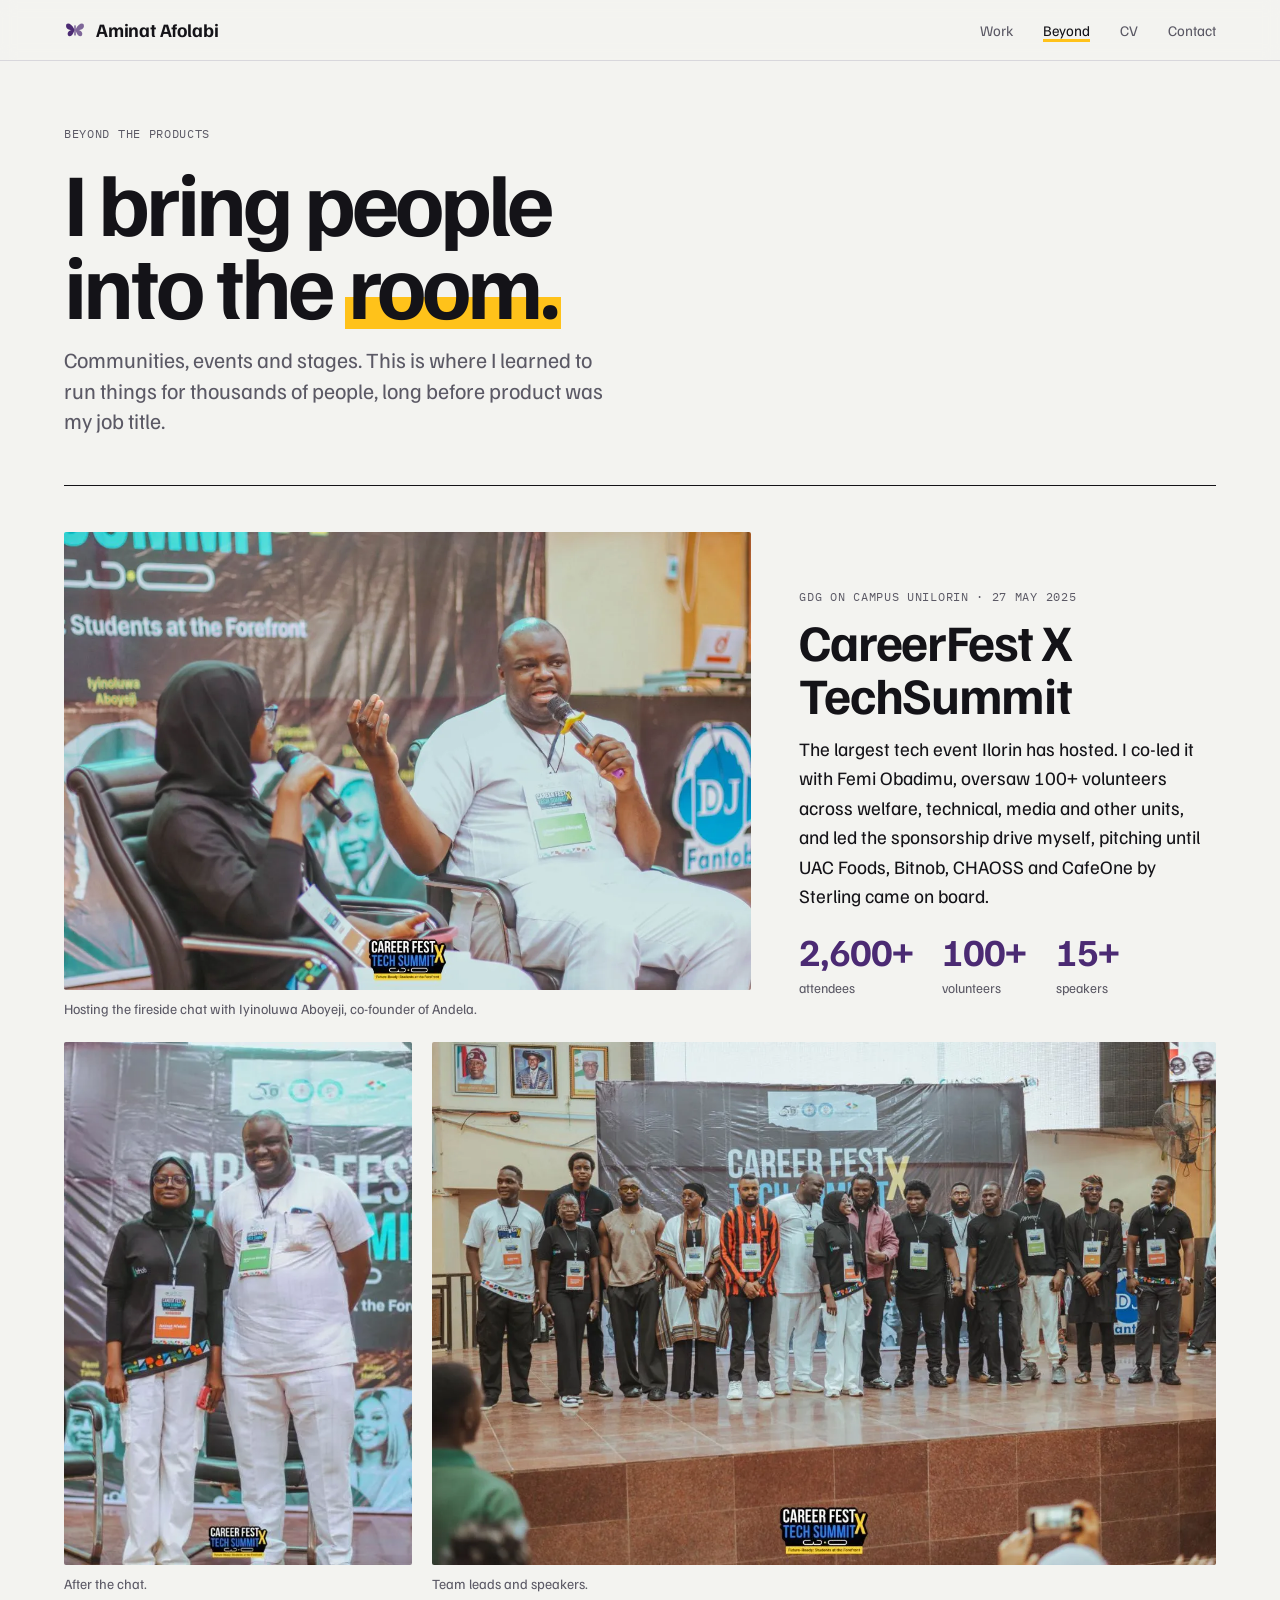
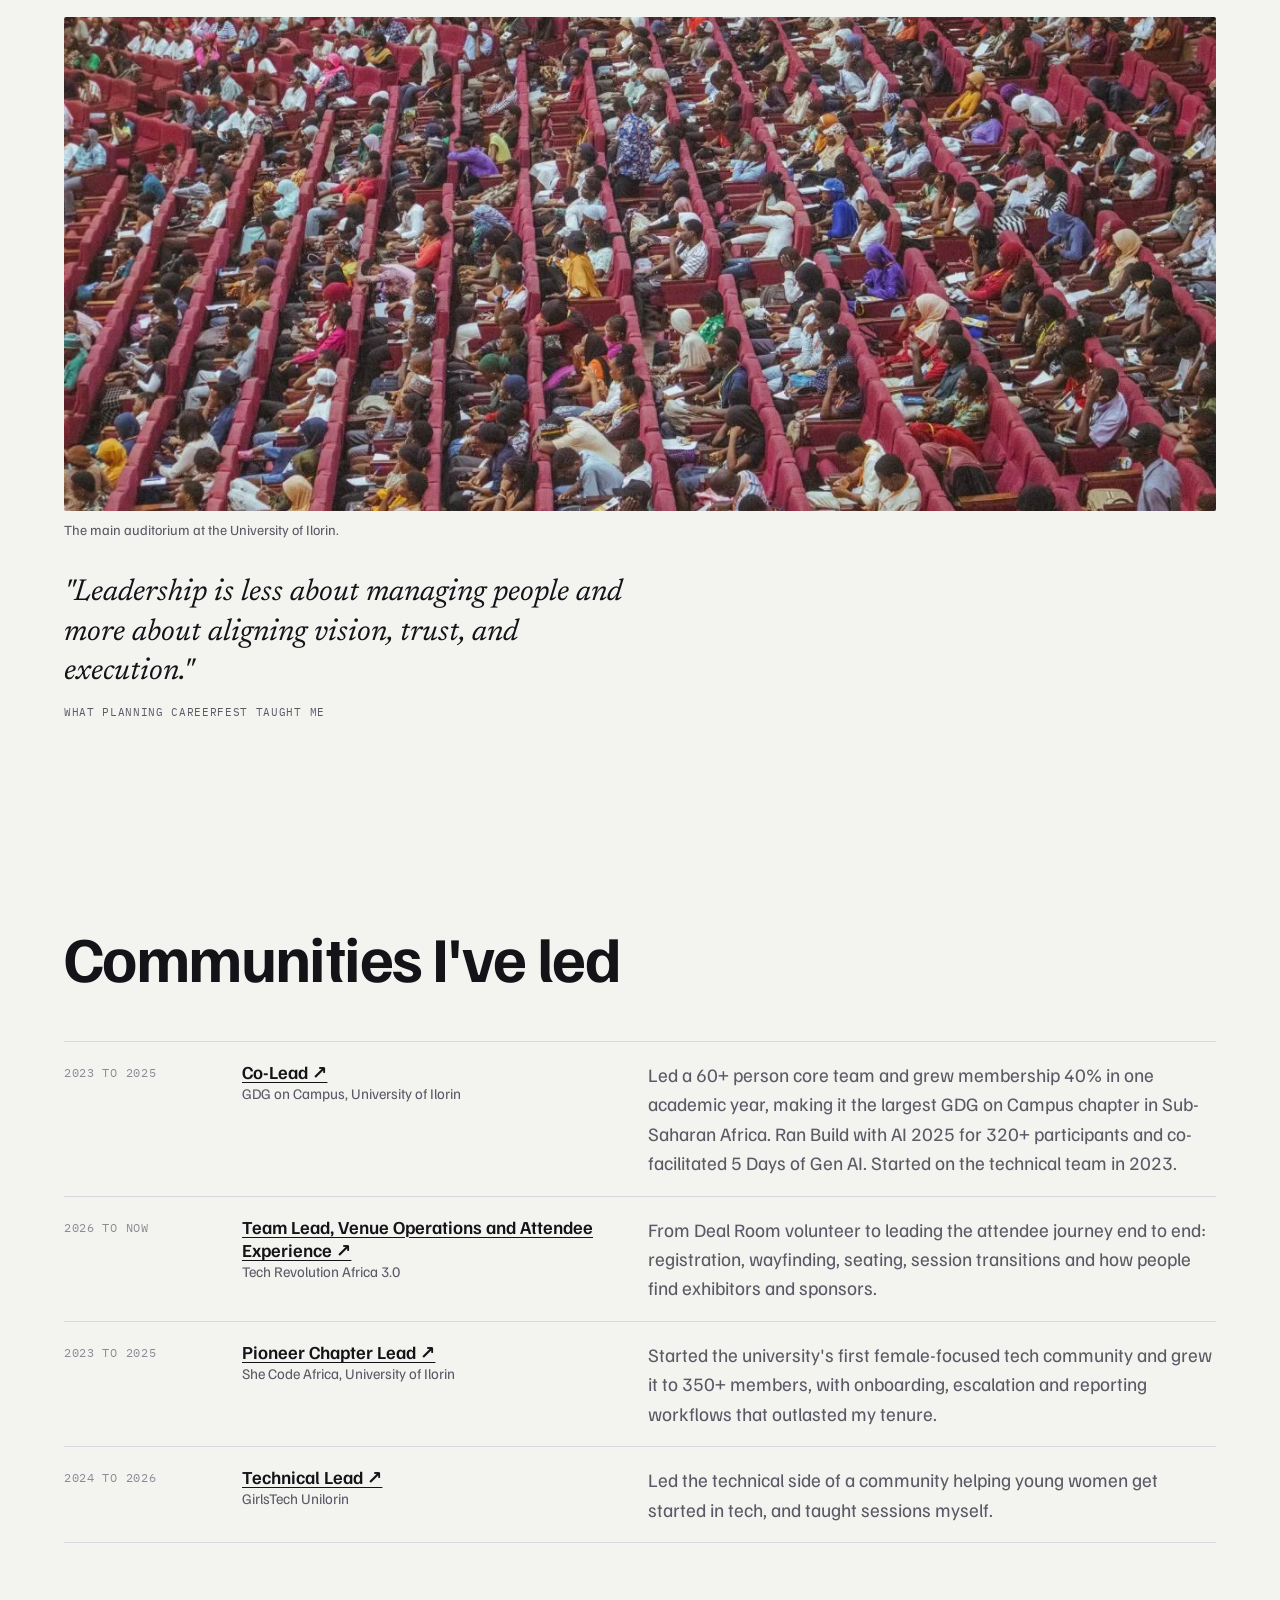
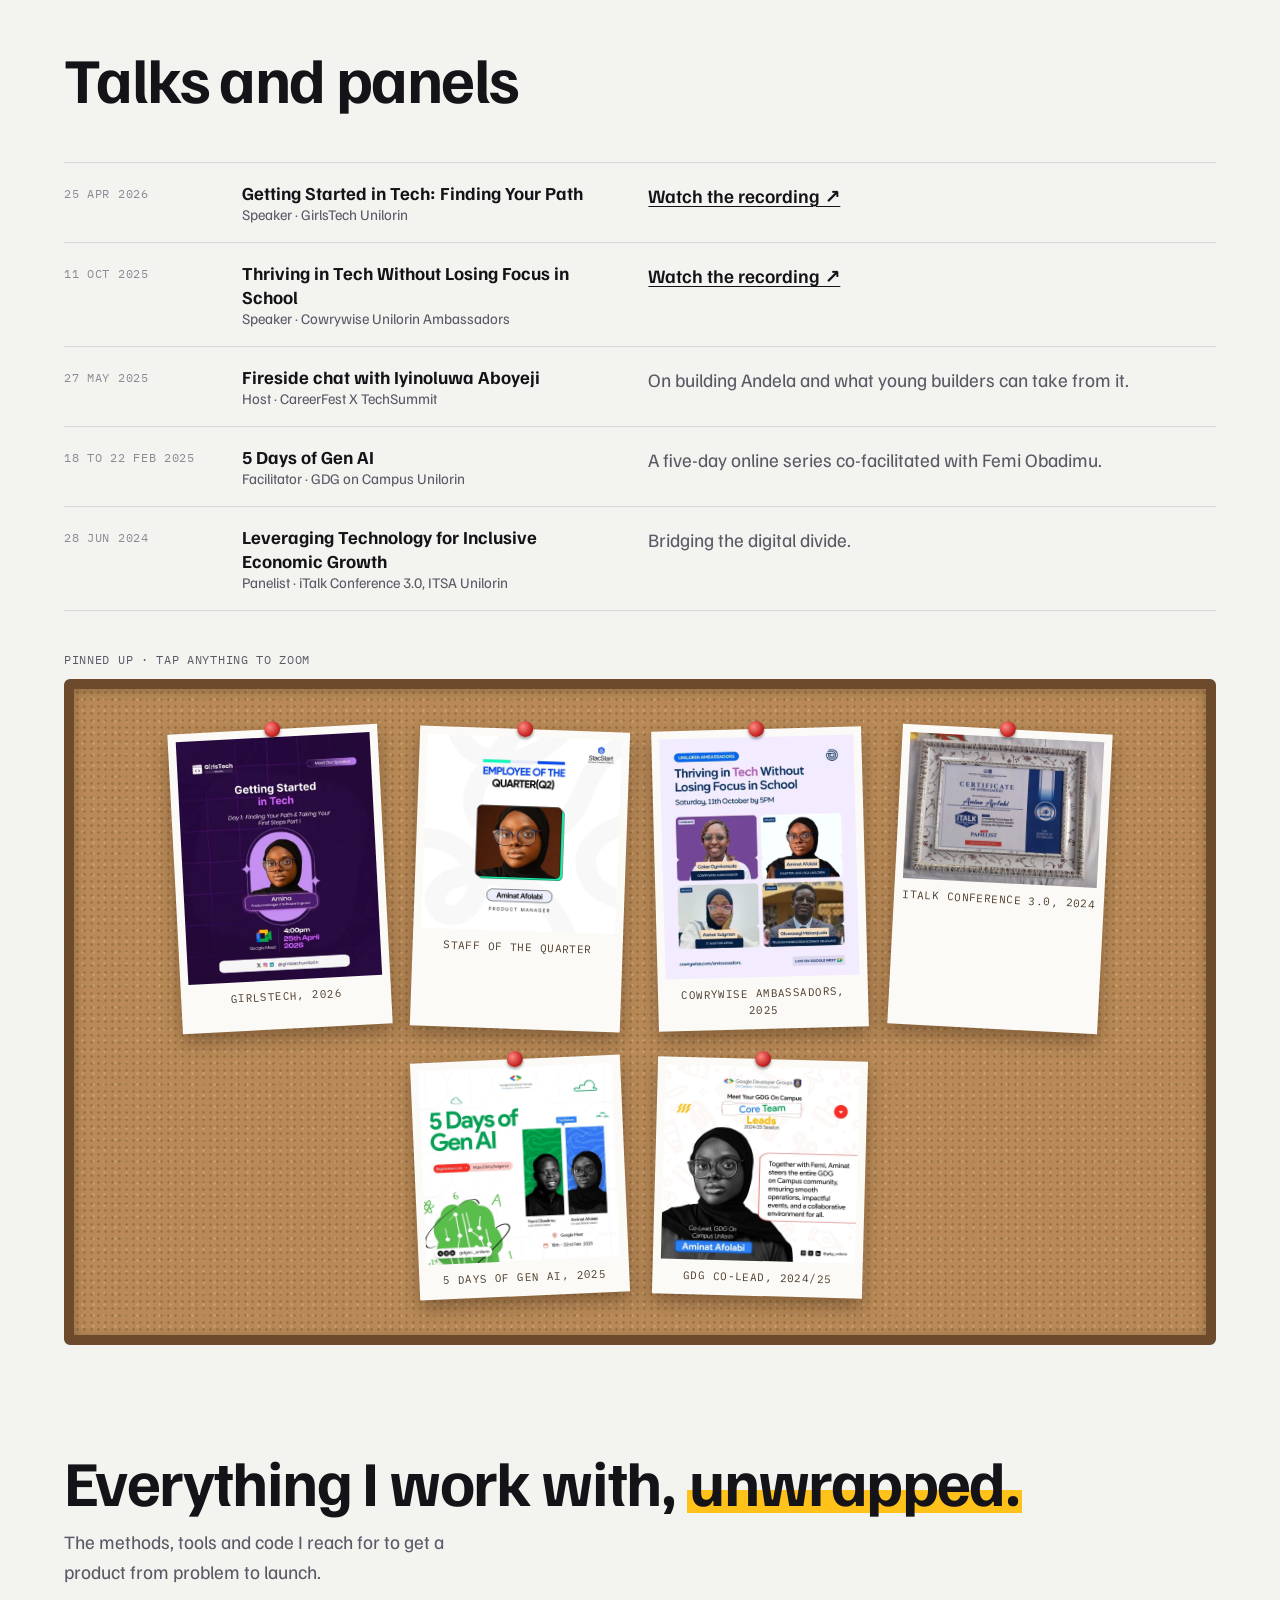
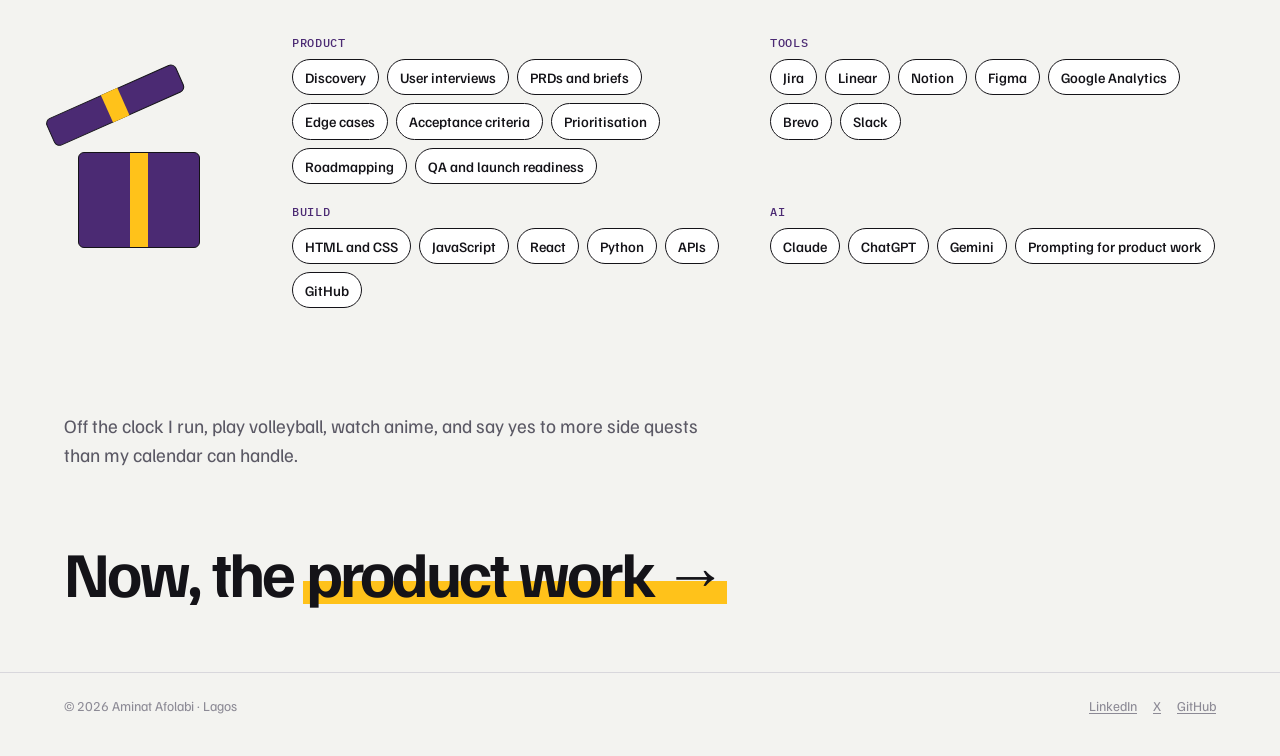
==== commit 5dee001a: "new updates" ====
--- a/beyond.html
+++ b/beyond.html
@@ -43,7 +43,7 @@
   <p class="case-dek">Communities, events and stages. This is where I learned to run things for thousands of people, long before product was my job title.</p>
 </section>
 
-<section class="night band" aria-labelledby="cf-title">
+<section class="night band cf-soft" aria-labelledby="cf-title">
   <div class="wrap essay">
     <div class="essay-lead">
       <figure><img src="img/cf-fireside.webp" width="1280" height="853" alt="Aminat holding a microphone during a fireside chat with Iyinoluwa Aboyeji on the CareerFest X TechSummit stage" loading="lazy" decoding="async"><figcaption>Hosting the fireside chat with Iyinoluwa Aboyeji, co-founder of Andela.</figcaption></figure>
@@ -102,7 +102,7 @@
     <div class="tgroups"><div class="tgroup"><h3 class="mono">Product</h3><ul class="chips"><li style="--i:0">Discovery</li><li style="--i:1">User interviews</li><li style="--i:2">PRDs and briefs</li><li style="--i:3">Edge cases</li><li style="--i:4">Acceptance criteria</li><li style="--i:5">Prioritisation</li><li style="--i:6">Roadmapping</li><li style="--i:7">QA and launch readiness</li></ul></div><div class="tgroup"><h3 class="mono">Tools</h3><ul class="chips"><li style="--i:8">Jira</li><li style="--i:9">Linear</li><li style="--i:10">Notion</li><li style="--i:11">Figma</li><li style="--i:12">Google Analytics</li><li style="--i:13">Brevo</li><li style="--i:14">Slack</li></ul></div><div class="tgroup"><h3 class="mono">Build</h3><ul class="chips"><li style="--i:15">HTML and CSS</li><li style="--i:16">JavaScript</li><li style="--i:17">React</li><li style="--i:18">Python</li><li style="--i:19">APIs</li><li style="--i:20">GitHub</li></ul></div><div class="tgroup"><h3 class="mono">AI</h3><ul class="chips"><li style="--i:21">Claude</li><li style="--i:22">ChatGPT</li><li style="--i:23">Gemini</li><li style="--i:24">Prompting for product work</li></ul></div></div>
   </div>
 </section>
-<section class="wrap" style="padding-block:0 clamp(40px,6vw,72px)"><p style="max-width:60ch" class="muted">Off the clock I run, play volleyball, and say yes to more side quests than my calendar can handle.</p></section>
+<section class="wrap" style="padding-block:0 clamp(40px,6vw,72px)"><p style="max-width:60ch" class="muted">Off the clock I run, play volleyball, watch anime, and say yes to more side quests than my calendar can handle.</p></section>
 
 <section class="close wrap" aria-labelledby="b-close" style="padding-top:0">
   <h2 id="b-close" style="font-size:clamp(2.2rem,5vw,4rem)">Now, the <a href="index.html#work" class="hl" style="text-decoration:none">product work →</a></h2>
--- a/styles.css
+++ b/styles.css
@@ -264,8 +264,12 @@
 
 /* ---------- CASE STUDY ---------- */
 .case-top{padding-block:clamp(28px,5vw,64px) 0}
-.back{color:var(--muted);text-decoration:none}
-.back:hover{color:var(--ink)}
+.back{display:inline-flex;align-items:center;gap:10px;padding:6px 18px 6px 6px;min-height:44px;border:1.5px solid var(--line);border-radius:999px;background:var(--raised);color:var(--ink);font:600 .95rem/1 var(--sans);text-decoration:none;transition:border-color .2s,box-shadow .2s}
+.back-ico{display:grid;place-items:center;width:32px;height:32px;border-radius:50%;background:var(--ink);color:var(--paper);transition:background .2s,color .2s}
+.back-ico svg{width:16px;height:16px;transition:transform .2s ease}
+.back:hover{border-color:var(--ink);box-shadow:0 6px 16px -10px rgba(20,19,24,.45)}
+.back:hover .back-ico{background:var(--hi);color:#141318}
+.back:hover .back-ico svg{transform:translateX(-2px)}
 .case-kicker{margin-top:clamp(24px,4vw,44px);color:var(--accent);display:flex;gap:10px 18px;flex-wrap:wrap}
 .case-title{font-size:clamp(2.5rem,7vw,6rem);letter-spacing:-0.045em;line-height:.93;margin-top:16px;max-width:16ch}
 .case-dek{margin-top:20px;font-size:clamp(1.15rem,1.7vw,1.4rem);line-height:1.4;max-width:46ch;color:var(--muted)}
@@ -704,9 +708,9 @@
 .sb-hack{--c:var(--plum);--on:#fff;--w:98px;--h:300px}
 .sb-idice{--c:var(--hi);--on:#141318;--w:112px;--h:336px}
 .sb-mimu{--c:#ECE6F5;--on:#141318;--w:90px;--h:280px;--lean:-6deg;margin-left:6px}
-.sb-node{--c:var(--raised);--on:#141318;--w:104px;--h:318px}
+.sb-node{--c:#FFE7A3;--on:#141318;--w:104px;--h:318px}
 .sb-zuri{--c:#0F6E4D;--on:#fff;--w:84px;--h:270px}
-.sb-nev{--c:#FFE7A3;--on:#141318;--w:100px;--h:296px}
+.sb-nev{--c:var(--raised);--on:#141318;--w:100px;--h:296px}
 .sb-zuri .sb-edge{background:rgba(255,255,255,.35)}
 .sb-btn{position:relative;display:grid;grid-template-rows:auto 1fr auto;justify-items:center;width:var(--w);height:var(--h);padding:14px 10px 16px;border:2.5px solid #141318;border-radius:6px 8px 4px 4px;background:var(--c);color:var(--on);font:inherit;cursor:pointer;transform-origin:bottom left;transform:rotate(var(--lean));transition:transform .28s cubic-bezier(.2,.7,.2,1),box-shadow .28s,filter .28s,opacity .28s;filter:saturate(.92)}
 .sb-btn:hover,.sb-btn:focus-visible{transform:translateY(-10px) rotate(var(--lean));box-shadow:0 16px 26px -14px rgba(20,19,24,.55);filter:saturate(1.15)}
@@ -799,9 +803,9 @@
 .bk-hack{--bc:#4B2A73;--bon:#fff;--bink:#4B2A73}
 .bk-idice{--bc:#FFC21A;--bon:#141318;--bink:#7A5A00}
 .bk-mimu{--bc:#C7B5F0;--bon:#141318;--bink:#4B2A73}
-.bk-node{--bc:#FFFFFF;--bon:#141318;--bink:#4B2A73}
+.bk-node{--bc:#FFE7A3;--bon:#141318;--bink:#7A5A00}
 .bk-zuri{--bc:#0F6E4D;--bon:#fff;--bink:#0F6E4D}
-.bk-nev{--bc:#FFE7A3;--bon:#141318;--bink:#7A5A00}
+.bk-nev{--bc:#FFFFFF;--bon:#141318;--bink:#4B2A73}
 
 /* mobile: one-page reader */
 @media (max-width:700px){
@@ -840,5 +844,226 @@
 .bk-shot{max-height:calc(var(--oh) - 200px)}
 .bk-shot img{object-fit:cover;object-position:top}
 @media (max-width:700px){.bk-shot{max-height:calc(var(--oh) - 210px)}}
-@media (prefers-color-scheme: dark){:root:not([data-theme="light"]) .sb-node{--c:#EFEEE9}}
-:root[data-theme="dark"] .sb-node{--c:#EFEEE9}
+@media (prefers-color-scheme: dark){:root:not([data-theme="light"]) .sb-nev{--c:#EFEEE9}}
+:root[data-theme="dark"] .sb-nev{--c:#EFEEE9}
+
+/* Homepage: link band to the Beyond page */
+.beyond-cta-band{background:var(--night);color:var(--night-text)}
+.beyond-cta{display:flex;align-items:center;justify-content:space-between;gap:24px;padding-block:clamp(40px,6vw,84px);text-decoration:none;color:inherit}
+.bc-text{display:grid;gap:10px}
+.bc-kicker{color:var(--night-muted)}
+.bc-title{font-size:clamp(2.4rem,6.4vw,5.6rem);font-weight:700;letter-spacing:-0.045em;line-height:1.05}
+.bc-title span{background-image:linear-gradient(var(--hi),var(--hi));background-repeat:no-repeat;background-position:0 92%;background-size:0% .12em;transition:background-size .45s cubic-bezier(.6,.1,.2,1);-webkit-box-decoration-break:clone;box-decoration-break:clone}
+.bc-arrow{flex:none;display:grid;place-items:center;width:clamp(60px,7vw,96px);height:clamp(60px,7vw,96px);border-radius:50%;background:var(--hi);color:#141318;transition:transform .3s cubic-bezier(.2,.7,.2,1)}
+.bc-arrow svg{width:45%;height:45%}
+.beyond-cta:hover .bc-title span,.beyond-cta:focus-visible .bc-title span{background-size:100% .12em}
+.beyond-cta:hover .bc-arrow,.beyond-cta:focus-visible .bc-arrow{transform:translateX(8px)}
+.beyond-cta:focus-visible{outline:3px solid var(--hi);outline-offset:-6px}
+.stop-body p + p{margin-top:10px}
+
+/* Beyond link lands at the top of the Beyond page */
+#main{scroll-margin-top:80px}
+/* Zuri and Nevara case studies */
+.t-zuri{--accent:#0E7490;--accent-soft:#DDF1F6}
+.t-nev{--accent:#1B3566;--accent-soft:#E2E8F4}
+@media (prefers-color-scheme: dark){:root:not([data-theme="light"]) .t-zuri{--accent:#5EC4DA;--accent-soft:#0F2A31}:root:not([data-theme="light"]) .t-nev{--accent:#9DB6EE;--accent-soft:#18213A}}
+:root[data-theme="dark"] .t-zuri{--accent:#5EC4DA;--accent-soft:#0F2A31}
+:root[data-theme="dark"] .t-nev{--accent:#9DB6EE;--accent-soft:#18213A}
+.zn-points,.zn-steps{list-style:none;padding:0;display:grid;grid-template-columns:repeat(2,minmax(0,1fr));gap:14px;margin:6px 0 4px}
+.zn-steps{grid-template-columns:repeat(3,minmax(0,1fr));counter-reset:zn}
+.zn-points li,.zn-steps li{display:grid;gap:6px;padding:16px 18px;border:1px solid var(--line);border-left:4px solid var(--accent);border-radius:8px;background:var(--raised)}
+.zn-steps li{counter-increment:zn}
+.zn-steps li b::before{content:counter(zn) ". ";color:var(--accent)}
+.zn-points span,.zn-steps span{color:var(--muted);line-height:1.5}
+@media (max-width:760px){.zn-points,.zn-steps{grid-template-columns:1fr}}
+.zn-shot{max-width:620px;margin-top:18px}
+.zn-shot img{border-radius:10px;border:1px solid var(--line)}
+.case-links{display:flex;flex-wrap:wrap;gap:12px 28px;margin-top:18px}
+
+/* Journey: "you are here" on the current role */
+.pin-now .now-pulse{fill:#7C4DFF;opacity:0;stroke:none}
+.pin-now .now-marker path{fill:var(--plum);stroke:var(--ink);stroke-width:2}
+.pin-now .now-marker circle{fill:var(--hi);stroke:var(--ink);stroke-width:1.5}
+.pin-now .now-marker{opacity:.25;transition:opacity .4s}
+.pin-now.arrived .now-marker{opacity:1}
+.pin-now.arrived .now-pulse{animation:nowPulse 2.4s ease-out infinite;transform-box:fill-box;transform-origin:center}
+.pin-now.arrived .now-pulse-2{animation-delay:1.2s}
+.pin-now.drop .now-marker{animation:nowDrop .6s cubic-bezier(.3,1.5,.5,1) both}
+.pin-now.arrived .now-bob{animation:nowBob 2.4s ease-in-out .6s infinite}
+@keyframes nowPulse{0%{transform:scale(1);opacity:.45}100%{transform:scale(2.6);opacity:0}}
+@keyframes nowDrop{0%{transform:translateY(-36px);opacity:0}60%{opacity:1}100%{transform:none;opacity:1}}
+@keyframes nowBob{0%,100%{transform:none}50%{transform:translateY(-4px)}}
+.now-badge{display:inline-flex;align-items:center;gap:6px;margin-left:8px;padding:3px 9px 3px 7px;border-radius:999px;background:var(--plum-soft);color:var(--plum);font-size:.66rem;vertical-align:middle;text-decoration:none;letter-spacing:.06em}
+.now-dot{position:relative;width:7px;height:7px;border-radius:50%;background:var(--plum)}
+.now-dot::after{content:"";position:absolute;inset:0;border-radius:50%;background:var(--plum);animation:nowDot 1.8s ease-out infinite}
+@keyframes nowDot{0%{transform:scale(1);opacity:.6}100%{transform:scale(2.8);opacity:0}}
+.stop.is-active .stop-head b .now-badge{text-decoration:none}
+@media (prefers-reduced-motion:reduce){.pin-now .now-marker{opacity:1}}
+
+/* ===== Kind words: the receipts reel ===== */
+.kw{padding-block:clamp(56px,7vw,104px) clamp(32px,4vw,56px);overflow-x:clip}
+.kw-head{display:grid;grid-template-columns:minmax(0,1.25fr) minmax(0,.75fr);gap:18px 48px;align-items:end}
+.kw-eyebrow{display:inline-flex;align-items:center;gap:8px;padding:7px 14px 7px 10px;border-radius:999px;background:#4B2A73;color:#fff;font:600 .78rem/1 var(--mono);letter-spacing:.1em;text-transform:uppercase;box-shadow:3px 3px 0 var(--hi)}
+.kw-eyebrow-dot{display:grid;place-items:center;width:20px;height:20px;border-radius:50%;background:var(--hi);color:#141318;font-size:.72rem;letter-spacing:0}
+.kw-head h2{font-size:clamp(2.3rem,5vw,4.3rem);letter-spacing:-0.045em;line-height:1;margin-top:18px;max-width:15ch}
+.kw-side{display:grid;gap:16px;justify-items:start}
+.kw-sub{color:var(--muted);font-size:clamp(1.05rem,1.35vw,1.25rem);line-height:1.55;max-width:38ch}
+.kw-pause{display:inline-flex;align-items:center;gap:8px;min-height:40px;padding:0 14px;border:1.5px solid var(--line);border-radius:999px;background:var(--raised);color:var(--ink);font:600 .82rem/1 var(--sans);cursor:pointer}
+.kw-pause:hover{border-color:var(--ink)}
+.kw-pause-ico{width:10px;height:12px;border-inline:3px solid currentColor;box-sizing:border-box}
+.kw.is-paused .kw-pause-ico{border:0;width:0;height:0;border-left:10px solid currentColor;border-block:6px solid transparent}
+@media (max-width:860px){.kw-head{grid-template-columns:1fr}}
+.kw-reels{display:grid;gap:22px;margin-top:clamp(36px,4.4vw,60px)}
+.kw-reel{overflow:hidden;padding-block:14px;-webkit-mask-image:linear-gradient(90deg,transparent,#000 6%,#000 94%,transparent);mask-image:linear-gradient(90deg,transparent,#000 6%,#000 94%,transparent)}
+.kw-track{display:flex;width:max-content}
+.kw-set{list-style:none;margin:0;padding:0 20px 0 0;display:flex;gap:20px;align-items:stretch}
+@media (prefers-reduced-motion:no-preference){
+  .kw-reel-1 .kw-track{animation:kwMarq 70s linear infinite}
+  .kw-reel-2 .kw-track{animation:kwMarq 64s linear infinite reverse}
+  .kw-reel:hover .kw-track,.kw-reel:focus-within .kw-track,.kw.is-paused .kw-track,.kw-modal-open .kw-track{animation-play-state:paused}
+}
+@keyframes kwMarq{to{transform:translateX(-50%)}}
+@media (prefers-reduced-motion:reduce){
+  .kw-reel{overflow-x:auto;-webkit-mask-image:none;mask-image:none;scroll-snap-type:x mandatory;padding-inline:20px}
+  .kw-dup{display:none}
+  .kw-item{scroll-snap-align:start}
+}
+.kw-item{display:flex}
+.kw-card{all:unset;box-sizing:border-box;position:relative;display:flex;flex-direction:column;gap:14px;cursor:pointer;color:var(--ink);font-family:var(--sans);
+  background:var(--raised);border:1.5px solid var(--line);border-radius:16px;padding:22px;transition:transform .3s cubic-bezier(.2,.7,.2,1),border-color .3s,box-shadow .3s}
+.kw-card:hover,.kw-card:focus-visible{transform:translateY(-6px);border-color:var(--ink);box-shadow:0 18px 30px -20px rgba(20,19,24,.55)}
+.kw-card:focus-visible{outline:3px solid var(--plum);outline-offset:4px}
+/* recommendation cards */
+.kw-rec{width:360px}
+.kw-tone-lilac{background:var(--plum-soft)}
+.kw-tone-butter{background:color-mix(in srgb,var(--hi) 14%,var(--raised))}
+.kw-qmark{font:italic 600 4rem/.7 var(--serif);color:var(--plum);height:28px;margin-bottom:-6px}
+.kw-quote{font-size:1.05rem;line-height:1.55;color:var(--ink);display:-webkit-box;-webkit-line-clamp:5;-webkit-box-orient:vertical;overflow:hidden}
+.kw-who{display:flex;align-items:center;gap:12px;padding-top:14px;border-top:1px solid var(--line);margin-top:auto}
+.kw-who img{width:46px;height:46px;border-radius:50%;object-fit:cover;flex:none;box-shadow:0 0 0 2px var(--raised),0 0 0 3.5px var(--plum)}
+.kw-who b{display:block;font-size:.98rem}
+.kw-who small{display:block;font-size:.8rem;color:var(--muted);margin-top:2px;line-height:1.3}
+/* screenshot receipts */
+.kw-receipt{width:290px;padding:12px 12px 16px;gap:10px}
+.kw-shot{display:block;height:200px;border-radius:10px;overflow:hidden;background:#F2F1F4;border:1px solid var(--line)}
+.kw-shot img{display:block;width:100%;height:100%;object-fit:cover;object-position:top}
+.kw-wide .kw-shot{display:grid;place-items:center;background:#fff}
+.kw-wide .kw-shot img{height:auto;object-fit:contain}
+.kw-cap{font-weight:600;font-size:.95rem;line-height:1.35;padding-inline:4px}
+.kw-src{font-size:.66rem;color:var(--faint);padding-inline:4px}
+/* awards */
+.kw-photo{width:330px;flex-direction:row;align-items:center;gap:16px;padding:16px}
+.kw-ph{flex:none;width:118px;height:118px;border-radius:12px;overflow:hidden;border:1px solid var(--line)}
+.kw-ph img{width:100%;height:100%;object-fit:cover}
+.kw-ph-txt{display:grid;gap:6px}
+.kw-ph-txt .kw-src{padding:0}
+.kw-ph-txt b{font-size:1.15rem;line-height:1.2;letter-spacing:-0.01em}
+.kw-ph-txt small,.kw-award small{color:var(--muted);font-size:.85rem}
+.kw-award{width:250px;background:var(--hi);border-color:#141318;color:#141318;justify-content:center;gap:8px}
+.kw-award .kw-src{color:#4A3B10;padding:0}
+.kw-award-big{font-size:2.6rem;font-weight:700;letter-spacing:-0.05em;line-height:1}
+.kw-award b{font-size:1rem}
+.kw-award small{color:#4A3B10}
+@media (max-width:640px){
+  .kw-reels{gap:14px}
+  .kw-rec{width:290px;padding:18px}
+  .kw-quote{font-size:.98rem}
+  .kw-receipt{width:240px}
+  .kw-shot{height:170px}
+  .kw-photo{width:290px}
+  .kw-award{width:210px}
+}
+@media (prefers-reduced-motion:reduce){.kw-card{transition:none}}
+
+/* Beyond page: CareerFest section stays on the page colour in light mode, so there's no hard dark band */
+.cf-soft{--night:var(--paper);--night-text:var(--ink);--night-muted:var(--muted);--night-line:var(--line);padding-top:clamp(28px,4vw,48px)}
+.cf-soft .essay::before{content:"";display:block;height:1.5px;background:var(--ink);margin-bottom:clamp(12px,2vw,24px)}
+.cf-soft .stats b{color:var(--plum)}
+
+/* the reader */
+.kw-modal{width:min(880px,calc(100vw - 32px));max-height:calc(100dvh - 32px);padding:0;border:1.5px solid var(--ink);border-radius:14px;background:var(--paper);color:var(--ink);box-shadow:0 30px 70px -20px rgba(0,0,0,.55);overflow:hidden}
+.kw-modal::backdrop{background:rgba(20,19,24,.5);-webkit-backdrop-filter:blur(5px);backdrop-filter:blur(5px)}
+.kw-modal[open]{display:flex}
+.kw-m-inner{display:flex;flex-direction:column;width:100%;max-height:calc(100dvh - 32px)}
+.kw-m-bar,.kw-m-nav{display:flex;justify-content:space-between;align-items:center;gap:12px;padding:12px 16px;border-bottom:1px solid var(--line)}
+.kw-m-nav{border-top:1px solid var(--line);border-bottom:0}
+.kw-m-count{color:var(--faint)}
+.kw-m-close,.kw-m-nav button,.kw-m-zoom{display:inline-flex;align-items:center;gap:8px;min-height:44px;padding:0 16px;border:1.5px solid var(--line);border-radius:999px;background:var(--raised);color:var(--ink);font:600 .92rem/1 var(--sans);cursor:pointer}
+.kw-m-close svg{width:16px;height:16px}
+.kw-m-close:hover,.kw-m-nav button:hover,.kw-m-zoom:hover{border-color:var(--ink)}
+.kw-modal :focus-visible{outline:3px solid var(--plum);outline-offset:3px}
+.kw-m-body{flex:1;overflow:auto;overscroll-behavior:contain;padding:clamp(20px,3.4vw,40px);display:grid;gap:18px}
+.kw-m-quote{font-family:var(--serif);font-style:italic;font-size:clamp(1.25rem,2.4vw,1.75rem);line-height:1.45;max-width:46ch}
+.kw-m-person{display:flex;align-items:center;gap:14px}
+.kw-m-person img{width:64px;height:64px;border-radius:50%;object-fit:cover;border:2px solid var(--raised);box-shadow:0 0 0 1.5px var(--ink)}
+.kw-m-person b{display:block;font-size:1.1rem}
+.kw-m-person span{display:block;color:var(--muted);font-size:.92rem;margin-top:2px}
+.kw-m-meta{display:flex;flex-wrap:wrap;align-items:center;gap:8px 18px;color:var(--muted);font-size:.92rem}
+.kw-m-link{color:var(--ink);font-weight:600;text-decoration:none;border-bottom:2px solid var(--hi)}
+.kw-m-link:hover{border-bottom-color:var(--ink)}
+.kw-m-figure{margin:0;display:grid;gap:10px;justify-items:center}
+.kw-m-imgwrap{max-width:100%;max-height:62dvh;overflow:auto;border:1px solid var(--line);border-radius:10px;background:#fff}
+.kw-m-imgwrap img{display:block;max-width:100%;max-height:62dvh;width:auto;height:auto;cursor:zoom-in}
+.kw-m-imgwrap.is-zoomed{max-height:none;overflow:visible;border-radius:10px}
+.kw-m-imgwrap.is-zoomed img{max-height:none;cursor:zoom-out}
+.kw-m-cap{font-family:var(--serif);font-style:italic;font-size:1.1rem;text-align:center}
+.kw-m-award{display:grid;justify-items:start;gap:8px}
+.kw-m-award .big{font-size:clamp(2.6rem,6vw,4rem);font-weight:700;letter-spacing:-0.045em;line-height:1;background-image:linear-gradient(var(--hi),var(--hi));background-repeat:no-repeat;background-position:0 88%;background-size:100% .3em}
+@media (max-width:640px){
+  .kw-modal{width:100vw;max-width:100vw;max-height:100dvh;height:100dvh;border-radius:0;border:0;margin:0}
+  .kw-m-inner{max-height:100dvh;padding-top:env(safe-area-inset-top);padding-bottom:env(safe-area-inset-bottom)}
+  .kw-m-imgwrap,.kw-m-imgwrap img{max-height:58dvh}
+}
+@media (prefers-reduced-motion:reduce){.kw-card{transition:none}}
+
+/* Shared section label: purple pill with a yellow badge (Kind words, Contact, Beyond link) */
+.eyebrow-pill{display:inline-flex;align-items:center;gap:8px;padding:7px 14px 7px 8px;border-radius:999px;background:#4B2A73;color:#fff;font:600 .78rem/1 var(--mono);letter-spacing:.1em;text-transform:uppercase;box-shadow:3px 3px 0 var(--hi)}
+.eyebrow-pill-dot{display:grid;place-items:center;width:20px;height:20px;border-radius:50%;background:var(--hi);color:#141318;font-size:.7rem;letter-spacing:0}
+#contact .actions{margin-top:28px}
+
+/* Homepage Beyond link: a soft panel in light mode instead of a black band */
+.beyond-cta-band{background:transparent;color:var(--ink);padding-block:clamp(8px,2vw,24px)}
+.beyond-cta{position:relative;margin-block:clamp(24px,4vw,56px);padding:clamp(32px,5vw,64px) clamp(24px,4vw,56px);border-radius:24px;background:var(--plum-soft);border:1.5px solid var(--ink);box-shadow:6px 6px 0 var(--hi);max-width:calc(var(--wrap) - 2 * var(--gut));width:calc(100% - 2 * var(--gut));box-sizing:border-box}
+.beyond-cta .bc-text{gap:18px}
+.beyond-cta:hover{box-shadow:9px 9px 0 var(--hi)}
+.beyond-cta:focus-visible{outline:3px solid var(--plum);outline-offset:4px}
+.beyond-cta .bc-arrow{background:#4B2A73;color:#fff}
+.beyond-cta:hover .bc-arrow,.beyond-cta:focus-visible .bc-arrow{background:var(--hi);color:#141318}
+
+/* Hackathon book: stats instead of bullets */
+.bk-hl-stats{grid-template-columns:1fr 1fr;gap:14px 22px}
+.bk-hl-stats .bk-stat{padding-left:0;display:grid;gap:2px}
+.bk-hl-stats .bk-stat::before{display:none}
+.bk-stat b{font-size:clamp(1.5rem,2.4vw,2rem);font-weight:700;letter-spacing:-0.04em;line-height:1;color:var(--bink)}
+.bk-stat span{font-size:.9rem;line-height:1.35;color:#4A4655}
+@media (max-width:700px){.bk-hl-stats{grid-template-columns:1fr 1fr}}
+.eyebrow-pill{justify-self:start;white-space:nowrap}
+.close p.eyebrow-pill,.beyond-cta .eyebrow-pill{color:#fff;font-size:.78rem;max-width:none;margin-bottom:0}
+@media (max-width:480px){.eyebrow-pill{font-size:.68rem;letter-spacing:.06em;padding:6px 12px 6px 7px}.close p.eyebrow-pill,.beyond-cta .eyebrow-pill{font-size:.68rem}}
+@media (max-width:560px){.beyond-cta{flex-direction:column;align-items:flex-start;gap:22px}.beyond-cta .bc-arrow{width:56px;height:56px}}
+
+/* Book page numbers: only on the phone reader, where they show which page you're on */
+.bk-folio{display:none}
+@media (max-width:700px){.bk-folio{display:block}}
+
+/* Case study header: number pill, tag chips and meta cards */
+.case-kicker{align-items:center;gap:8px;margin-top:clamp(24px,4vw,40px)}
+.ck-num{display:inline-flex;align-items:center;padding:7px 13px;border-radius:999px;background:var(--accent);color:#fff;font-weight:600;font-size:.74rem;letter-spacing:.08em;box-shadow:3px 3px 0 var(--hi)}
+:root[data-theme="dark"] .ck-num{color:#111015}
+@media (prefers-color-scheme: dark){:root:not([data-theme="light"]) .ck-num{color:#111015}}
+.ck-tag{display:inline-flex;align-items:center;padding:6px 12px;border-radius:999px;border:1.5px solid var(--accent);color:var(--accent);background:var(--accent-soft);font-size:.72rem;font-weight:500}
+.case-meta{gap:12px;border-top:0}
+.case-meta div{padding:16px 18px 18px;background:var(--raised);border:1.5px solid var(--line);border-top:4px solid var(--accent);border-radius:12px;gap:8px}
+.case-meta div + div{border-left:1.5px solid var(--line)}
+.case-meta dt{font-family:var(--mono);font-size:.7rem;letter-spacing:.08em;text-transform:uppercase;color:var(--accent);font-weight:600}
+.case-meta dd{font-size:.98rem;line-height:1.45;color:var(--ink)}
+@media (max-width:820px){.case-meta{grid-template-columns:repeat(2,minmax(0,1fr))}}
+@media (max-width:460px){.case-meta{grid-template-columns:1fr}}
+
+/* Skim / Show workings: a softer segmented switch with icons */
+.switch{border:1.5px solid var(--line);background:var(--raised);padding:4px;gap:4px;box-shadow:0 6px 14px -12px rgba(20,19,24,.5)}
+.switch button{display:inline-flex;align-items:center;gap:7px;padding:.55em 1.05em;min-height:38px;color:var(--muted);transition:background .2s,color .2s,box-shadow .2s}
+.switch button svg{width:16px;height:16px}
+.switch button:hover{color:var(--ink)}
+.switch button[aria-pressed="true"]{background:var(--hi);color:#141318;box-shadow:inset 0 0 0 1.5px #141318}
+.switch button:focus-visible{outline:3px solid var(--plum);outline-offset:2px}
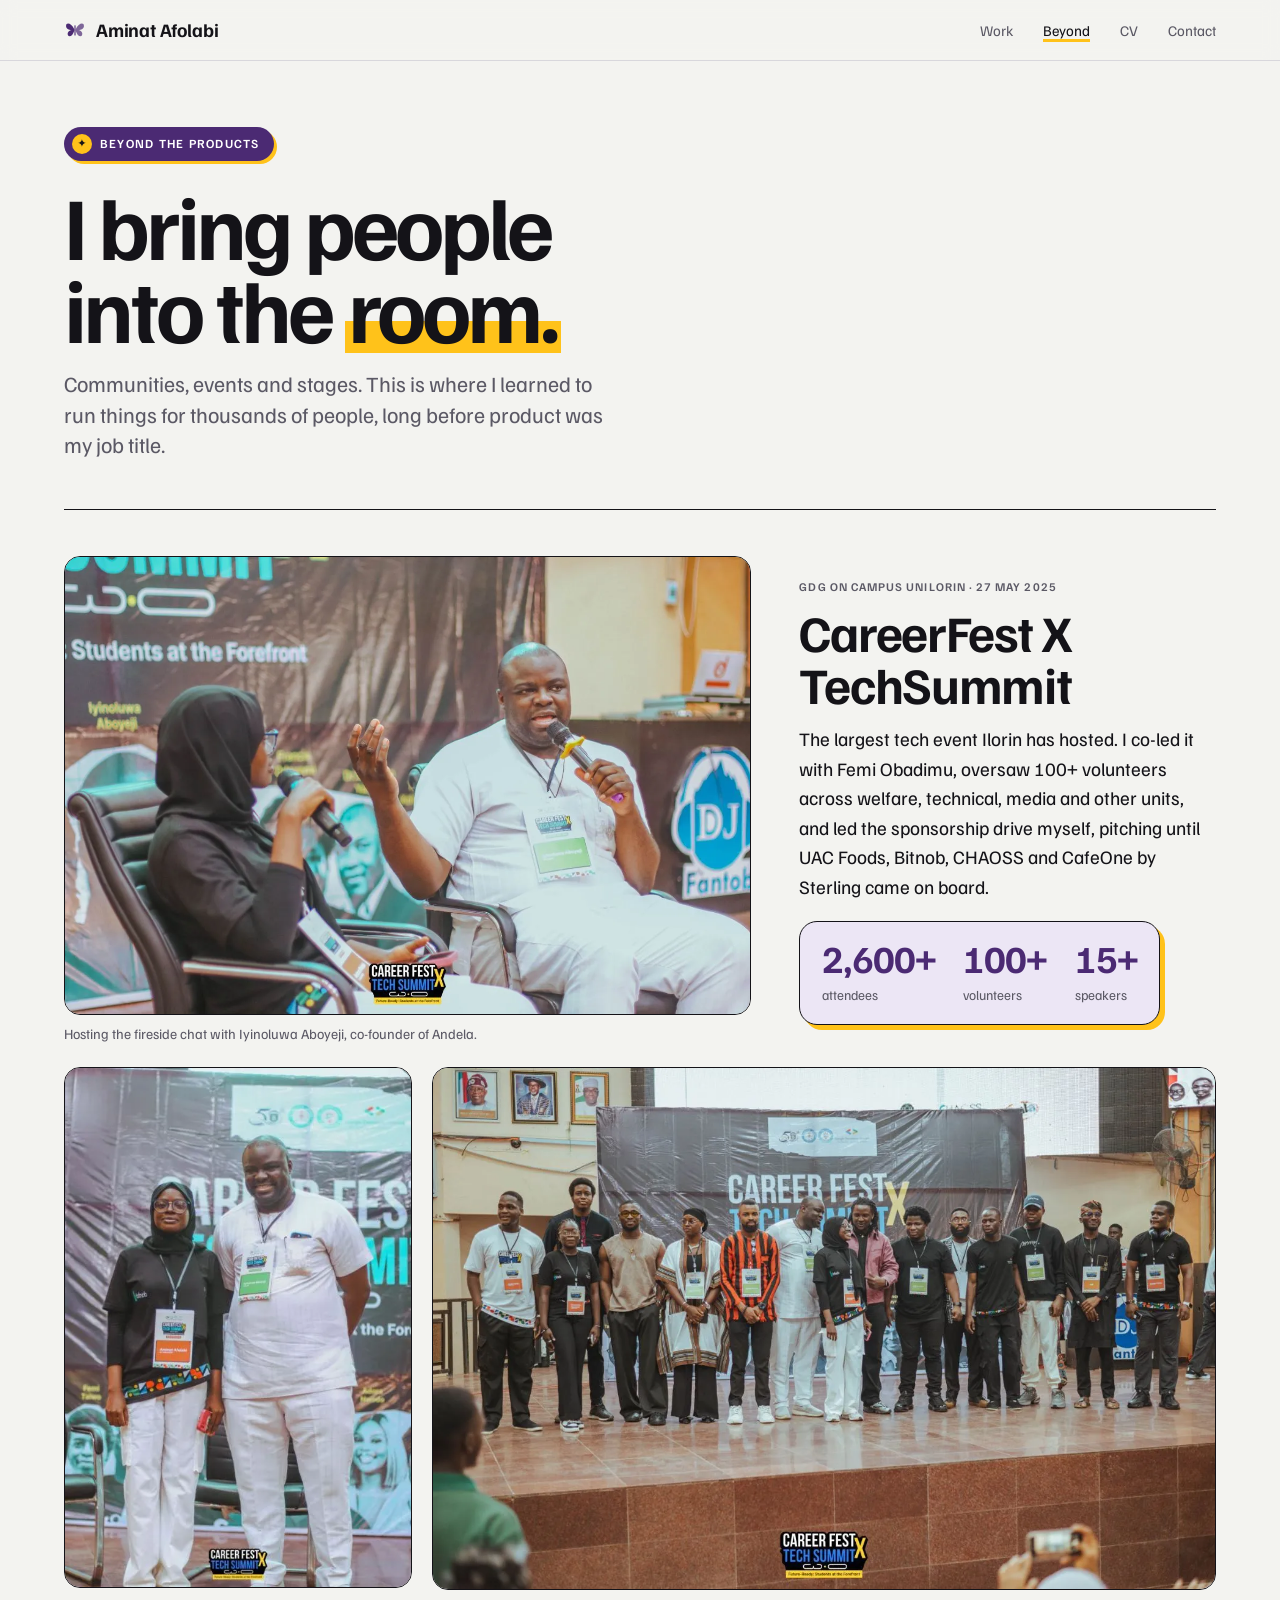
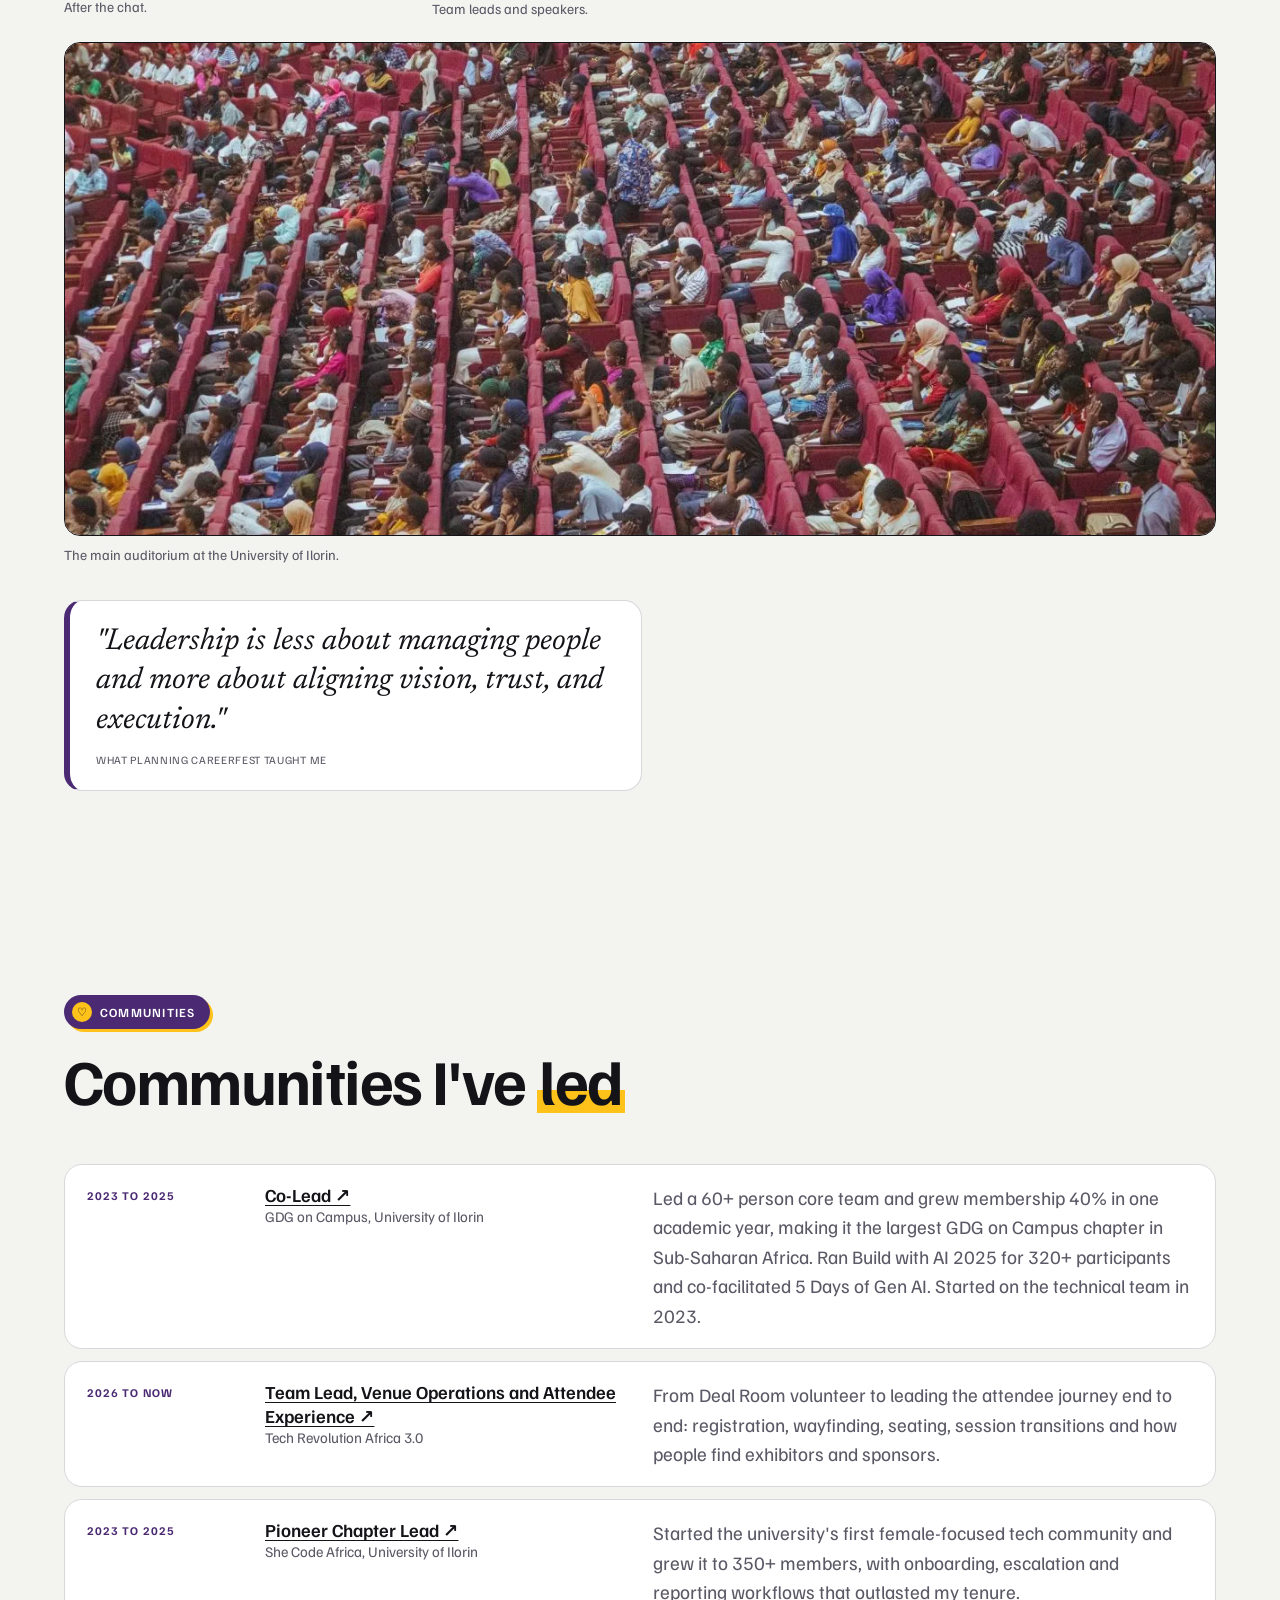
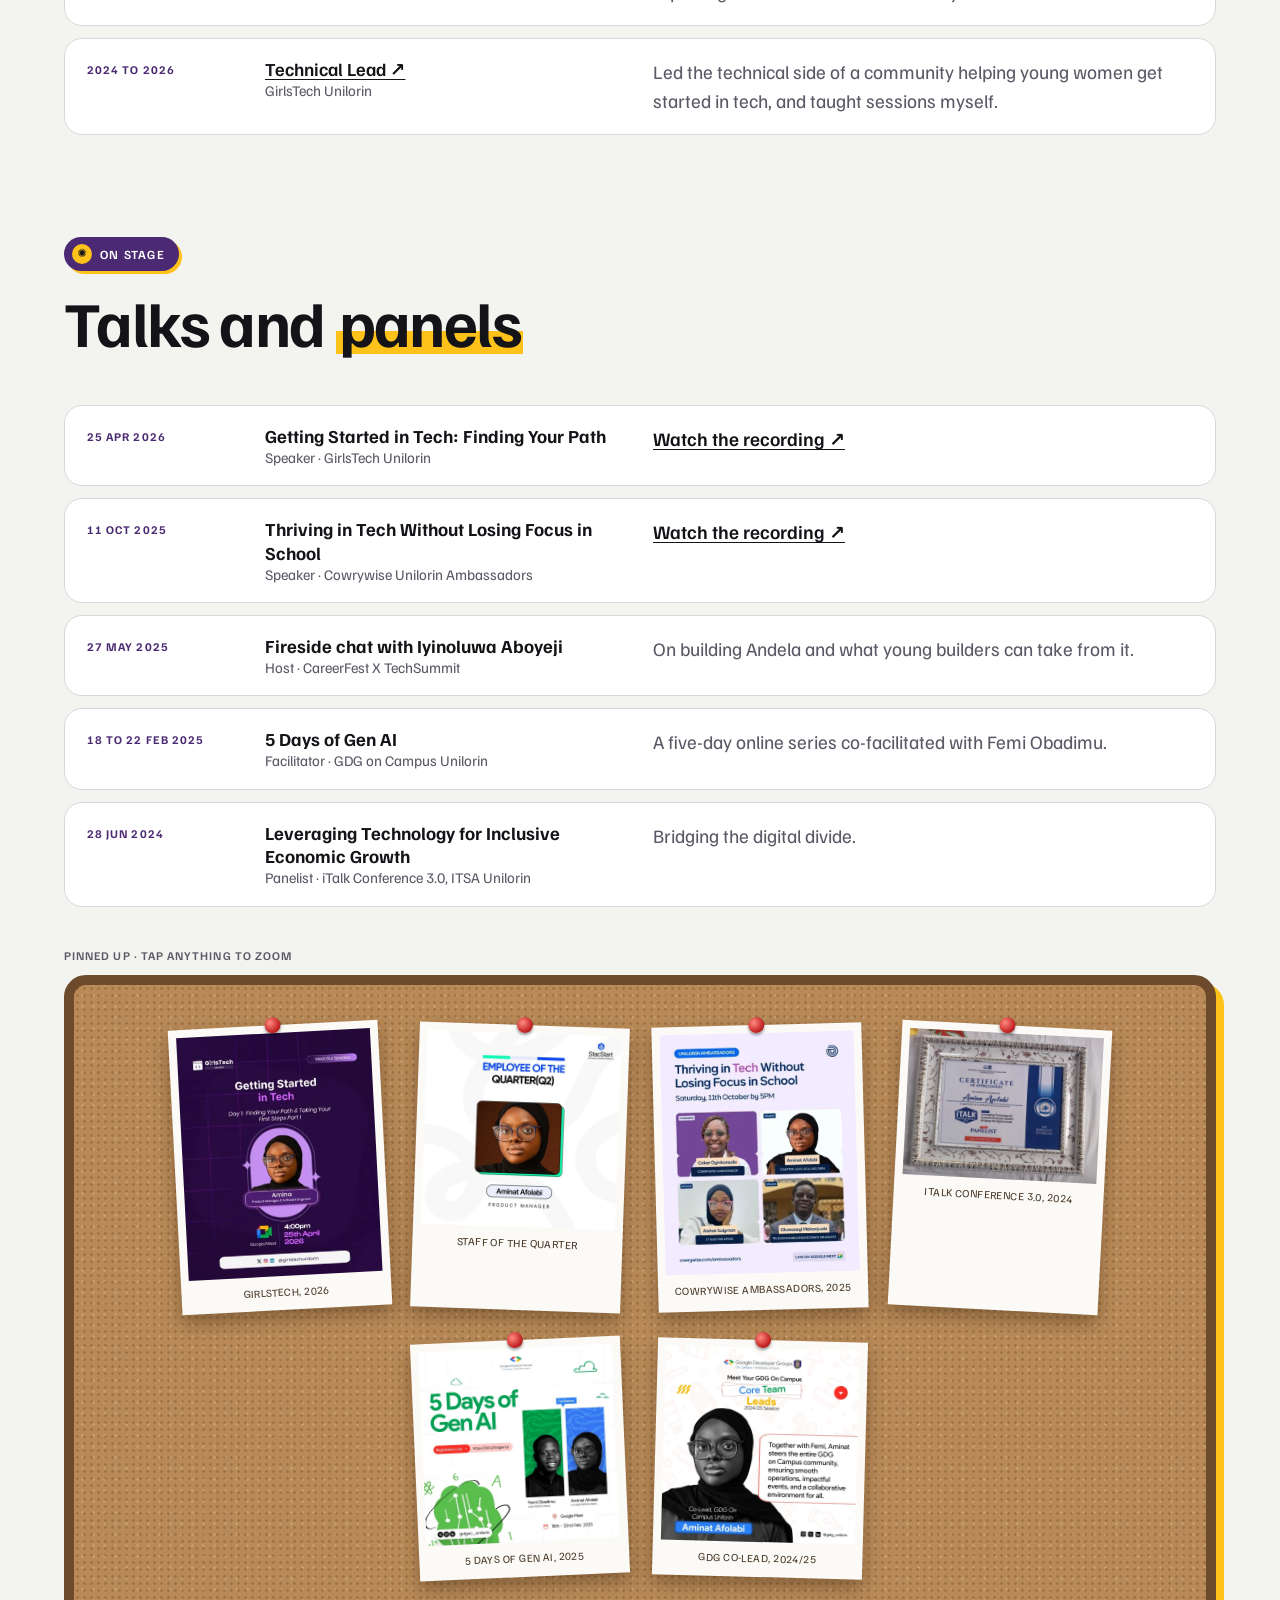
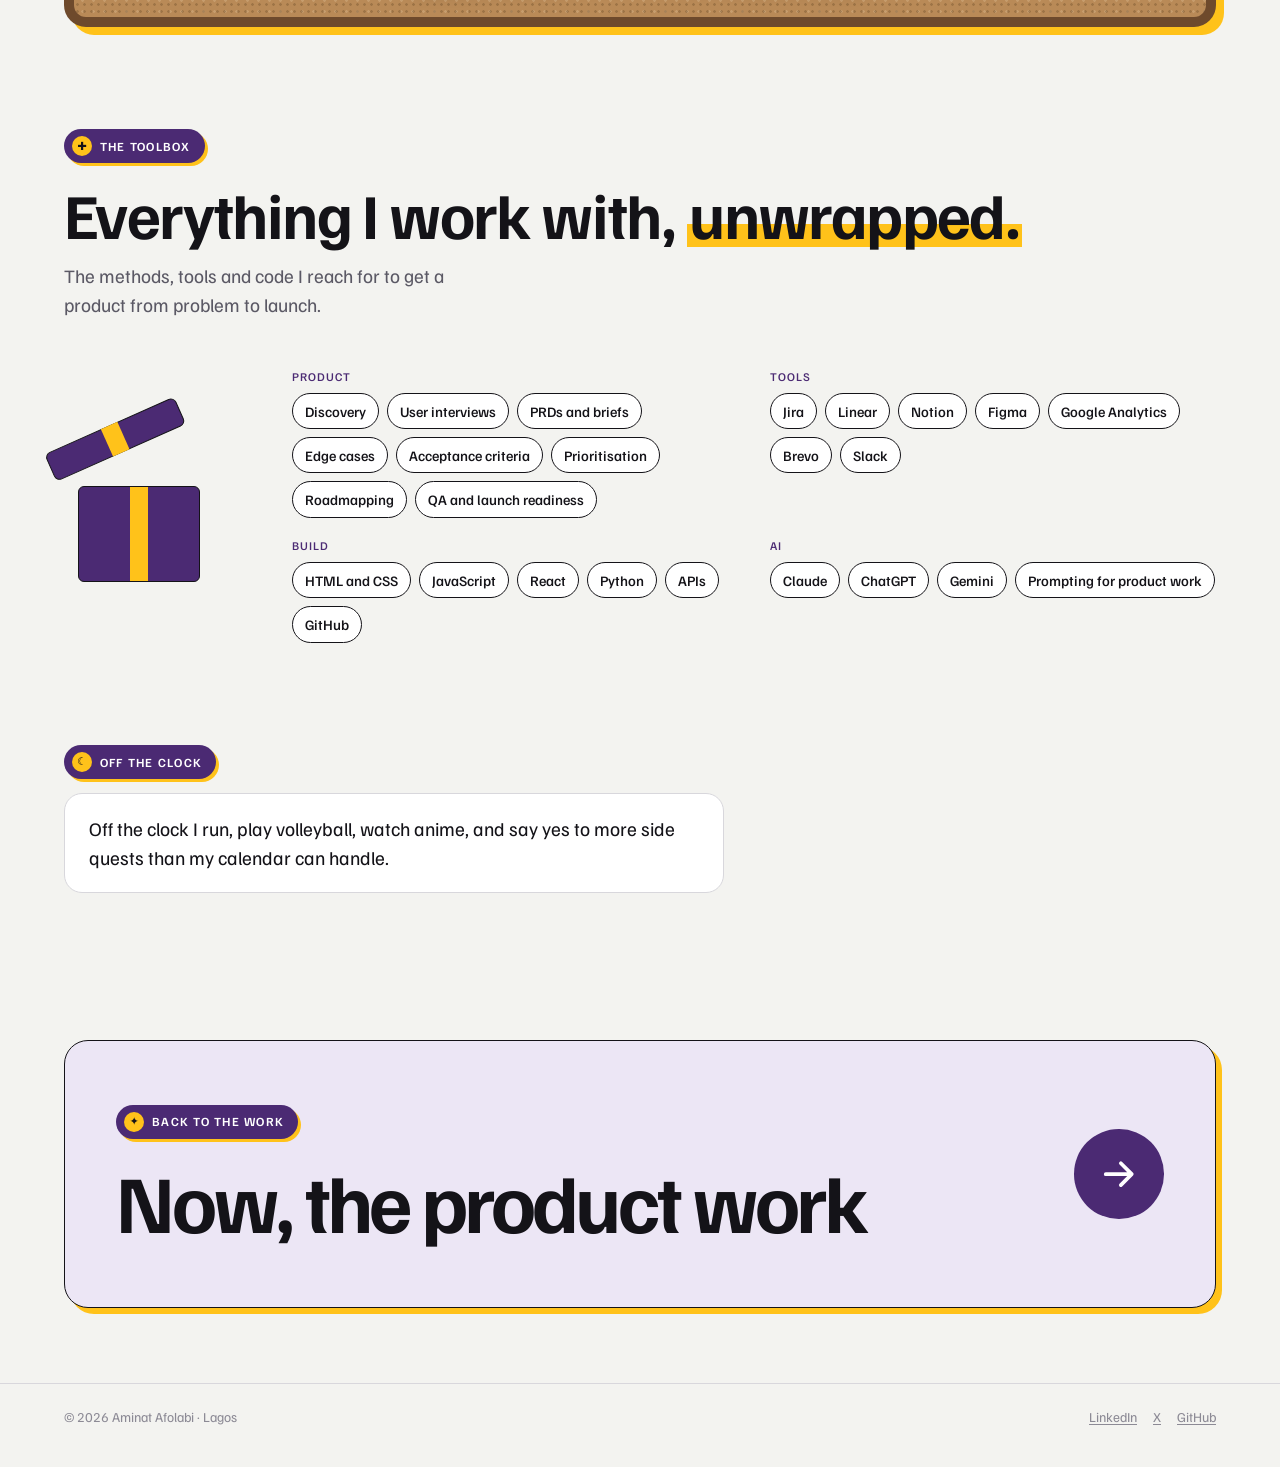
==== commit 8c7f65b6: "preview-fix" ====
--- a/beyond.html
+++ b/beyond.html
@@ -5,17 +5,23 @@
 <meta name="viewport" content="width=device-width, initial-scale=1, viewport-fit=cover">
 <title>Beyond the products · Aminat Afolabi</title>
 <meta name="description" content="Communities, events and talks: CareerFest X TechSummit, GDG on Campus Unilorin, Tech Revolution Africa and more.">
+<link rel="canonical" href="https://theafolabiamina.com/beyond">
 <meta name="theme-color" content="#141318">
 <meta name="author" content="Aminat Afolabi">
 <meta property="og:type" content="website">
 <meta property="og:site_name" content="Aminat Afolabi">
+<meta property="og:url" content="https://theafolabiamina.com/beyond">
 <meta property="og:title" content="Beyond the products · Aminat Afolabi">
 <meta property="og:description" content="Communities, events and talks: CareerFest X TechSummit, GDG on Campus Unilorin, Tech Revolution Africa and more.">
-<meta property="og:image" content="og-image.png">
+<meta property="og:image" content="https://theafolabiamina.com/og-image.png">
+<meta property="og:image:width" content="1200">
+<meta property="og:image:height" content="630">
+<meta property="og:image:alt" content="Aminat Afolabi, Product Manager. I show my workings.">
 <meta name="twitter:card" content="summary_large_image">
 <meta name="twitter:title" content="Beyond the products · Aminat Afolabi">
 <meta name="twitter:description" content="Communities, events and talks: CareerFest X TechSummit, GDG on Campus Unilorin, Tech Revolution Africa and more.">
-<meta name="twitter:image" content="og-image.png">
+<meta name="twitter:image" content="https://theafolabiamina.com/og-image.png">
+<meta name="twitter:image:alt" content="Aminat Afolabi, Product Manager. I show my workings.">
 <link rel="icon" href="favicon.png" type="image/png" sizes="64x64">
 <link rel="icon" href="favicon-32.png" type="image/png" sizes="32x32">
 <link rel="apple-touch-icon" href="apple-touch-icon.png">
@@ -27,18 +33,18 @@
 <a class="skip" href="#main">Skip to content</a>
 <header class="site-head">
   <div class="wrap">
-    <a class="brand" href="index.html"><svg viewBox="0 0 32 32" fill="currentColor" aria-hidden="true"><path d="M15 15C11 6 3 4 3 10c0 4 4 6 8 6-4 1-7 4-5 8 2 3 7 0 9-7z"/><path d="M17 15c4-9 12-11 12-5 0 4-4 6-8 6 4 1 7 4 5 8-2 3-7 0-9-7z" opacity=".7"/><rect x="15.2" y="9" width="1.6" height="15" rx=".8"/></svg><span>Aminat Afolabi</span></a>
+    <a class="brand" href="./" data-dev="index.html"><svg viewBox="0 0 32 32" fill="currentColor" aria-hidden="true"><path d="M15 15C11 6 3 4 3 10c0 4 4 6 8 6-4 1-7 4-5 8 2 3 7 0 9-7z"/><path d="M17 15c4-9 12-11 12-5 0 4-4 6-8 6 4 1 7 4 5 8-2 3-7 0-9-7z" opacity=".7"/><rect x="15.2" y="9" width="1.6" height="15" rx=".8"/></svg><span>Aminat Afolabi</span></a>
     <nav class="site-nav" aria-label="Main">
-      <a href="index.html#work">Work</a>
-      <a href="beyond.html" aria-current="page">Beyond</a>
+      <a href="work" data-dev="index.html#work">Work</a>
+      <a href="beyond" data-dev="beyond.html" aria-current="page">Beyond</a>
       <a class="opt" href="#" data-profile="cv" target="_blank" rel="noopener" hidden>CV</a>
-      <a href="index.html#contact">Contact</a>
+      <a href="contact" data-dev="index.html#contact">Contact</a>
     </nav>
   </div>
 </header>
 <main id="main">
 <section class="wrap case-top" aria-labelledby="b-title">
-  <p class="mono muted">Beyond the products</p>
+  <p class="eyebrow-pill"><span class="eyebrow-pill-dot" aria-hidden="true">✦</span>Beyond the products</p>
   <h1 id="b-title" class="case-title" style="max-width:14ch">I bring people into the <span class="hl">room.</span></h1>
   <p class="case-dek">Communities, events and stages. This is where I learned to run things for thousands of people, long before product was my job title.</p>
 </section>
@@ -64,7 +70,7 @@
 </section>
 
 <section class="band wrap" aria-labelledby="comm-title">
-  <div class="band-head"><h2 id="comm-title">Communities I've led</h2></div>
+  <div class="band-head"><div><p class="eyebrow-pill"><span class="eyebrow-pill-dot" aria-hidden="true">♡</span>Communities</p><h2 id="comm-title" class="sec-title">Communities I've <span class="hl">led</span></h2></div></div>
   <ul class="rows">
     <li><span class="when mono">2023 to 2025</span><b><a href="https://www.linkedin.com/company/gdg-on-campus-university-of-ilorin/posts/" target="_blank" rel="noopener">Co-Lead ↗</a><small>GDG on Campus, University of Ilorin</small></b><p>Led a 60+ person core team and grew membership 40% in one academic year, making it the largest GDG on Campus chapter in Sub-Saharan Africa. Ran Build with AI 2025 for 320+ participants and co-facilitated 5 Days of Gen AI. Started on the technical team in 2023.</p></li>
     <li><span class="when mono">2026 to now</span><b><a href="https://techrevolutionafrica.org/" target="_blank" rel="noopener">Team Lead, Venue Operations and Attendee Experience ↗</a><small>Tech Revolution Africa 3.0</small></b><p>From Deal Room volunteer to leading the attendee journey end to end: registration, wayfinding, seating, session transitions and how people find exhibitors and sponsors.</p></li>
@@ -74,7 +80,7 @@
 </section>
 
 <section class="band wrap" aria-labelledby="talks-title" style="padding-top:0">
-  <div class="band-head"><h2 id="talks-title">Talks and panels</h2></div>
+  <div class="band-head"><div><p class="eyebrow-pill"><span class="eyebrow-pill-dot" aria-hidden="true">✺</span>On stage</p><h2 id="talks-title" class="sec-title">Talks and <span class="hl">panels</span></h2></div></div>
   <ul class="rows">
     <li><span class="when mono">25 Apr 2026</span><b>Getting Started in Tech: Finding Your Path<small>Speaker · GirlsTech Unilorin</small></b><p><a href="https://lnkd.in/eXd3fn3a" target="_blank" rel="noopener">Watch the recording ↗</a></p></li>
     <li><span class="when mono">11 Oct 2025</span><b>Thriving in Tech Without Losing Focus in School<small>Speaker · Cowrywise Unilorin Ambassadors</small></b><p><a href="https://lnkd.in/dGi8FRj4" target="_blank" rel="noopener">Watch the recording ↗</a></p></li>
@@ -96,16 +102,19 @@
 </section>
 
 <section class="band wrap" id="toolbox" aria-labelledby="tb-title" style="padding-top:0">
-  <div class="band-head"><h2 id="tb-title">Everything I work with, <span class="hl">unwrapped.</span></h2><p>The methods, tools and code I reach for to get a product from problem to launch.</p></div>
+  <div class="band-head"><div><p class="eyebrow-pill"><span class="eyebrow-pill-dot" aria-hidden="true">✚</span>The toolbox</p><h2 id="tb-title" class="sec-title">Everything I work with, <span class="hl">unwrapped.</span></h2></div><p>The methods, tools and code I reach for to get a product from problem to launch.</p></div>
   <div class="tbox" data-tbox>
     <div class="tbox-art" aria-hidden="true"><span class="tb-lid"></span><span class="tb-body"><span class="tb-ribbon"></span></span></div>
     <div class="tgroups"><div class="tgroup"><h3 class="mono">Product</h3><ul class="chips"><li style="--i:0">Discovery</li><li style="--i:1">User interviews</li><li style="--i:2">PRDs and briefs</li><li style="--i:3">Edge cases</li><li style="--i:4">Acceptance criteria</li><li style="--i:5">Prioritisation</li><li style="--i:6">Roadmapping</li><li style="--i:7">QA and launch readiness</li></ul></div><div class="tgroup"><h3 class="mono">Tools</h3><ul class="chips"><li style="--i:8">Jira</li><li style="--i:9">Linear</li><li style="--i:10">Notion</li><li style="--i:11">Figma</li><li style="--i:12">Google Analytics</li><li style="--i:13">Brevo</li><li style="--i:14">Slack</li></ul></div><div class="tgroup"><h3 class="mono">Build</h3><ul class="chips"><li style="--i:15">HTML and CSS</li><li style="--i:16">JavaScript</li><li style="--i:17">React</li><li style="--i:18">Python</li><li style="--i:19">APIs</li><li style="--i:20">GitHub</li></ul></div><div class="tgroup"><h3 class="mono">AI</h3><ul class="chips"><li style="--i:21">Claude</li><li style="--i:22">ChatGPT</li><li style="--i:23">Gemini</li><li style="--i:24">Prompting for product work</li></ul></div></div>
   </div>
 </section>
-<section class="wrap" style="padding-block:0 clamp(40px,6vw,72px)"><p style="max-width:60ch" class="muted">Off the clock I run, play volleyball, watch anime, and say yes to more side quests than my calendar can handle.</p></section>
+<section class="wrap offclock" style="padding-block:0 clamp(40px,6vw,72px)"><p class="eyebrow-pill"><span class="eyebrow-pill-dot" aria-hidden="true">☾</span>Off the clock</p><p>Off the clock I run, play volleyball, watch anime, and say yes to more side quests than my calendar can handle.</p></section>
 
-<section class="close wrap" aria-labelledby="b-close" style="padding-top:0">
-  <h2 id="b-close" style="font-size:clamp(2.2rem,5vw,4rem)">Now, the <a href="index.html#work" class="hl" style="text-decoration:none">product work →</a></h2>
+<section class="beyond-cta-band" aria-label="Now, the product work">
+  <a class="beyond-cta wrap" href="work" data-dev="index.html#work">
+    <span class="bc-text"><span class="eyebrow-pill"><span class="eyebrow-pill-dot" aria-hidden="true">✦</span>Back to the work</span><span class="bc-title" id="b-close"><span>Now, the product work</span></span></span>
+    <span class="bc-arrow" aria-hidden="true"><svg viewBox="0 0 24 24"><path d="M4 12h15M13 5.5 19.5 12 13 18.5" fill="none" stroke="currentColor" stroke-width="2.2" stroke-linecap="round" stroke-linejoin="round"/></svg></span>
+  </a>
 </section>
 </main>
 <footer class="wrap site-foot"><span>© 2026 Aminat Afolabi · Lagos</span><span class="foot-links"><a href="https://www.linkedin.com/in/aminat-afolabi" target="_blank" rel="noopener">LinkedIn</a><a href="https://x.com/mysterios_amina" target="_blank" rel="noopener">X</a><a href="https://github.com/Armina101" target="_blank" rel="noopener">GitHub</a></span></footer>
--- a/styles.css
+++ b/styles.css
@@ -18,7 +18,7 @@
   --accent:#4B2A73; --accent-soft:#ECE6F5;
   --live:#167A4C; --live-soft:#DDF1E6; --plan:#8A5A00; --plan-soft:#FFF0C7;
   --sans:"Familjen Grotesk", "Helvetica Neue", Arial, system-ui, sans-serif;
-  --mono:"IBM Plex Mono", ui-monospace, "SFMono-Regular", Menlo, monospace;
+  --mono:"Familjen Grotesk", "Helvetica Neue", Arial, system-ui, sans-serif; /* small labels: now the site sans, bold and spaced */
   --serif:"Newsreader", Georgia, "Times New Roman", serif;
   --wrap:1680px; --gut:clamp(16px,5vw,96px);
 }
@@ -55,7 +55,7 @@
 p,ul,ol,dl,dd,figure,blockquote{margin:0}
 ul,ol{padding:0}
 .wrap{max-width:var(--wrap);margin:0 auto;padding-inline:var(--gut)}
-.mono{font-family:var(--mono);font-size:.72rem;letter-spacing:.06em;text-transform:uppercase;font-weight:400}
+.mono{font-family:var(--mono);font-size:.74rem;letter-spacing:.09em;text-transform:uppercase;font-weight:600}
 .muted{color:var(--muted)}
 .serif-note{font-family:var(--serif);font-style:italic;color:var(--plum);font-size:1.1em;line-height:1.35}
 :focus-visible{outline:3px solid var(--plum);outline-offset:3px;border-radius:3px}
@@ -1067,3 +1067,54 @@
 .switch button:hover{color:var(--ink)}
 .switch button[aria-pressed="true"]{background:var(--hi);color:#141318;box-shadow:inset 0 0 0 1.5px #141318}
 .switch button:focus-visible{outline:3px solid var(--plum);outline-offset:2px}
+
+/* ===== One visual language for the whole homepage (matches Beyond, Kind words and Contact) ===== */
+.sec-title{margin-top:18px}
+.band-head > div{display:grid;justify-items:start}
+.eyebrow-pill{font-family:var(--sans)}
+/* Principles: header without the rule; each principle is a card */
+.think-head{border-bottom:0;padding-bottom:clamp(8px,1.4vw,16px)}
+.think-head > div{display:grid;justify-items:start}
+.tk-row{background:var(--raised);border:1.5px solid var(--line);border-radius:22px;padding:clamp(20px,2.4vw,32px) clamp(20px,2.6vw,36px);margin-top:18px;transition:border-color .25s,box-shadow .25s,transform .25s}
+.tk-row:last-child{border-bottom:1.5px solid var(--line)}
+.tk-row:hover{border-color:var(--ink);box-shadow:6px 6px 0 var(--hi);transform:translate(-2px,-2px)}
+.tk-cat{display:flex;flex-wrap:wrap;align-items:center;gap:6px 10px;font-size:.85rem;color:var(--muted);letter-spacing:0;font-weight:500}
+.tk-chip{display:inline-flex;padding:4px 11px;border-radius:999px;background:#4B2A73;color:#fff;font-size:.7rem;font-weight:700;letter-spacing:.09em;text-transform:uppercase}
+.tk-ref{font-weight:600;color:var(--ink);opacity:.75}
+@media (max-width:640px){.tk-row{padding:20px}}
+/* Selected work: the shelf sits in a lilac panel with the yellow offset shadow */
+.shelf{background:var(--plum-soft);border:1.5px solid var(--ink);border-radius:28px;box-shadow:8px 8px 0 var(--hi);margin-inline:2px}
+.shelf-blob{background:var(--raised);opacity:.7}
+@media (max-width:640px){.shelf{border-radius:20px;box-shadow:5px 5px 0 var(--hi)}}
+/* The plot so far: rounded map with the yellow shadow; the open stop becomes a card */
+.jmap{border-radius:22px;box-shadow:8px 8px 0 var(--hi)}
+.stops{border-top:0;gap:8px}
+.stop{border:1.5px solid var(--line);border-radius:14px;background:var(--raised);transition:border-color .2s,background .2s}
+.stop-head{padding:14px 16px}
+.stop-body{padding:0 16px 16px}
+.stop:hover{border-color:var(--ink)}
+.stop.is-active{border-color:var(--ink);background:var(--plum-soft);box-shadow:4px 4px 0 var(--hi)}
+.stop.is-active .stop-n{color:var(--plum)}
+/* Hero photo: outlined like the panels below */
+.hero-figure .proof-stage{border:1.5px solid var(--ink);box-shadow:8px 8px 0 var(--hi)}
+.band-head p.eyebrow-pill,.think-head p.eyebrow-pill,.kw-head p.eyebrow-pill{color:#fff;justify-self:start;max-width:none;font-size:.78rem;line-height:1;margin:0}
+@media (max-width:480px){.band-head p.eyebrow-pill,.think-head p.eyebrow-pill,.kw-head p.eyebrow-pill{font-size:.68rem}}
+
+/* Sections reached by /work and /contact land below the sticky header */
+#work,#contact,#main{scroll-margin-top:76px}
+
+/* ===== Beyond page in the same visual language ===== */
+.case-top .eyebrow-pill{color:#fff;margin:0 0 6px;font-size:.78rem}
+.cf-soft .stats{display:inline-flex;flex-wrap:wrap;gap:12px 28px;margin-top:20px;padding:16px 22px;border:1.5px solid var(--ink);border-radius:18px;background:var(--plum-soft);box-shadow:5px 5px 0 var(--hi)}
+.cf-soft .essay img{border-radius:16px;border:1.5px solid var(--ink)}
+.cf-soft .quote{padding:22px 26px;border-radius:18px;background:var(--raised);border:1.5px solid var(--line);border-left:6px solid var(--plum)}
+.rows{display:grid;gap:12px}
+.rows li{border:1.5px solid var(--line);border-radius:18px;background:var(--raised);padding:18px 22px;transition:border-color .2s,box-shadow .2s,transform .2s}
+.rows li:last-child{border-bottom:1.5px solid var(--line)}
+.rows li:hover{border-color:var(--ink);box-shadow:5px 5px 0 var(--hi);transform:translate(-2px,-2px)}
+.rows .when{color:var(--plum);font-weight:700}
+.cork{border-radius:22px;box-shadow:8px 8px 0 var(--hi)}
+.offclock{display:grid;justify-items:start;gap:14px}
+.offclock p:not(.eyebrow-pill){max-width:60ch;font-size:clamp(1.1rem,1.5vw,1.3rem);line-height:1.5;padding:20px 24px;border:1.5px solid var(--line);border-radius:18px;background:var(--raised)}
+.offclock .eyebrow-pill{color:#fff}
+@media (prefers-reduced-motion:reduce){.rows li{transition:none}}
